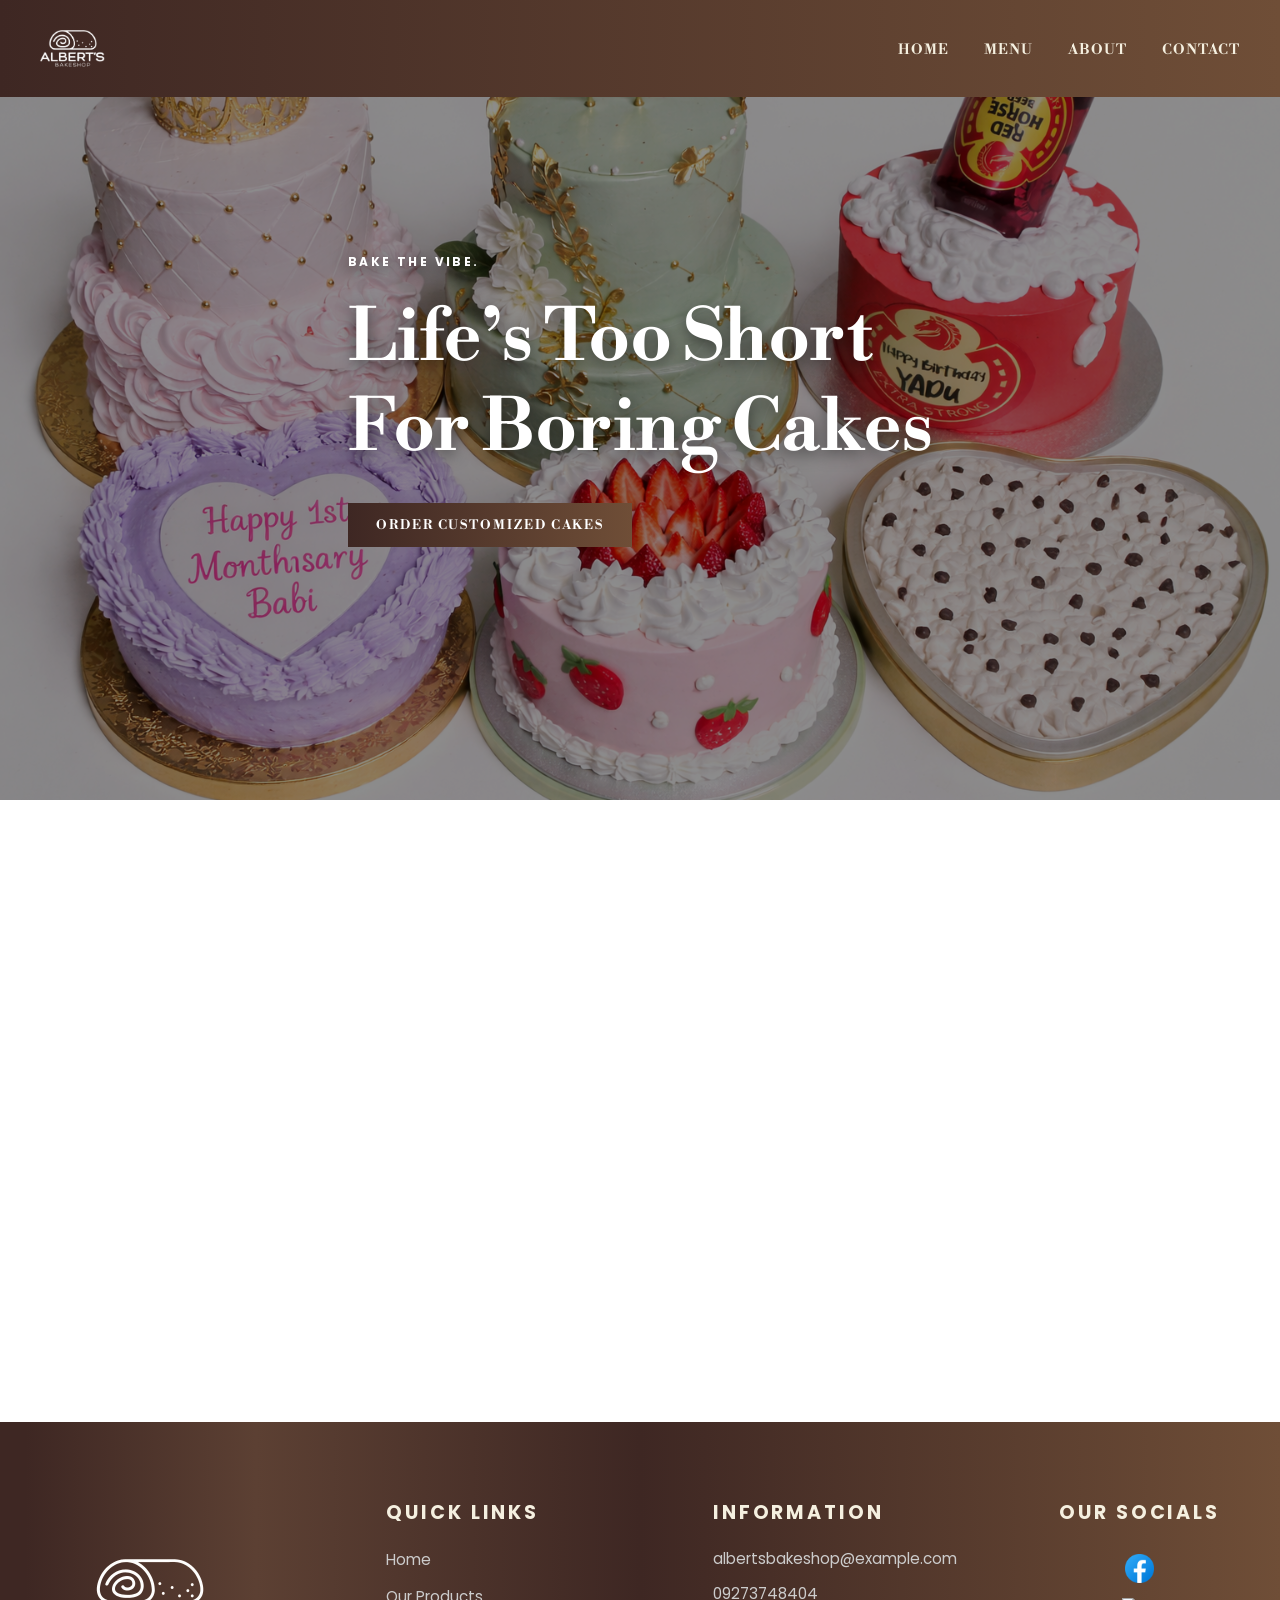
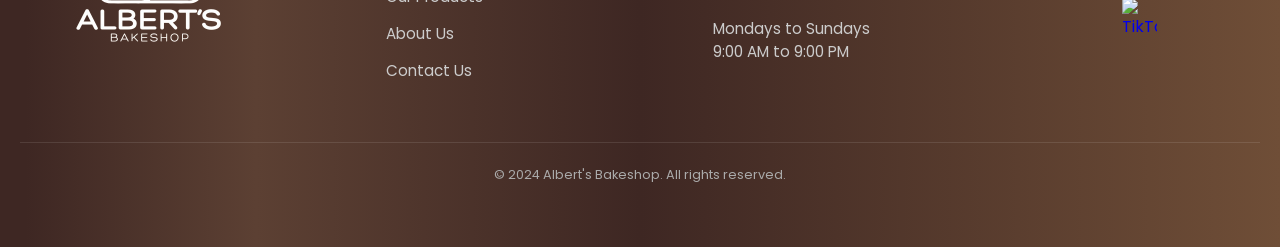
==== index.html @ d3545a44 "index.html" ====
<!DOCTYPE html>
<html lang="en">

<head>
    <meta charset="UTF-8" />
    <meta name="viewport" content="width=device-width, initial-scale=1.0" />
    <title>Home | Albert's Bakeshop</title>
    <link rel="preconnect" href="https://fonts.googleapis.com">
    <link rel="preconnect" href="https://gstatic.com" crossorigin>

    <link href="https://fonts.googleapis.com/css2?family=Libre+Bodoni:wght@400;500;600;700&display=swap"
        rel="stylesheet">
    <link href="https://fonts.googleapis.com/css2?family=Poppins:wght@400;600;700;900&display=swap" rel="stylesheet">
    <link rel="icon" href="nav-logo.png">
    <link rel="stylesheet" href="style.css"/>
</head>

<body class="homepage">

    <header>
        <nav class="nav">
            <a href="index.html" class="navlogo">
                <img src="nav-logo.png" alt="Albert's Bakeshop Logo" />
            </a>

            <ul class="navlinks">
                <li><a href="index.html">Home</a></li>
                <li><a href="index.html#menu">Menu</a></li>
                <li><a href="about-us.html">About</a></li>
                <li><a href="contact-us.html">Contact</a></li>
            </ul>
            <div class="hamburger" onclick="toggleMenu()">☰</div>
        </nav>
    </header>

    <!-- SIDE DRAWER (MOBILE & TABLET) -->
    <div class="hamburgerdrawer">
        <span class="drawer-close" onclick="toggleMenu()">✕</span>
        <ul>
            <li><a href="index.html" onclick="toggleMenu()">Home</a></li>
            <li><a href="index.html#menu" onclick="toggleMenu()">Shop</a></li>
            <li><a href="about-us.html" onclick="toggleMenu()">About</a></li>
            <li><a href="contact-us.html" onclick="toggleMenu()">Contact</a></li>
        </ul>
    </div>
    <div class="overlay" onclick="toggleMenu()"></div>

    <section class="herosection" id="home">
        <!-- BACKGROUND SLIDES -->
        <div class="heroslides">
            <div class="slide active" style="background-image: url('cake-hero.png')"></div>
            <div class="slide" style="background-image: url('cupcake-hero.jpg')"></div>
        </div>

        <!-- SLIDE 1 CONTENT -->
        <div class="herocontent active" data-index="0">
            <p class="herodesc">BAKE THE VIBE.</p>
            <h1 class="herotitle">Life’s Too Short<br>For Boring Cakes</h1>
            <a href="contact-us.html" class="herobtn">ORDER CUSTOMIZED CAKES</a>
        </div>

        <!-- SLIDE 2 CONTENT -->
        <div class="herocontent" data-index="1">
            <p class="herodesc">SAME-DAY DELIVERY</p>
            <h1 class="herotitle">Bake the World <br> A Better Place</h1>
            <a href="index.html#menu" class="herobtn">SHOP CAKES</a>
        </div>
    </section>

    <section id="menu" class="menu fadedown">
        <h2 class="menutitle">Explore our Cakes</h2>
        <p class="menudesc">Discover our delectable selection of cakes, perfect for any occasion.</p>

        <div class="menugrid" id="menugrid">
            <div class="menucontainer">
                <img src="heart-minicake.jpg" alt="Heart Mini Cake">
                <div class="menuiteminfo">
                    <p class="menuitemname">Valentine's Special</p>
                    <p class="menuitemprice">starts at ₱899</p>
                </div>
            </div>

            <div class="menucontainer">
                <img src="music-cake.jpg" alt="Music Cake">
                <div class="menuiteminfo">
                    <p class="menuitemname">Disco Cake</p>
                    <p class="menuitemprice">starts at ₱1199</p>
                </div>
            </div>

            <div class="menucontainer">
                <img src="crown-cake.jpg" alt="Crown Cake">
                <div class="menuiteminfo">
                    <p class="menuitemname">Crowned Cake</p>
                    <p class="menuitemprice">starts at ₱1499</p>
                </div>
            </div>

            <div class="menucontainer">
                <img src="blueyandbingo.jpg" alt="Bluey with Bingo">
                <div class="menuiteminfo">
                    <p class="menuitemname">Bluey with Bingo</p>
                    <p class="menuitemprice">starts at ₱1299</p>
                </div>
            </div>

            <div class="menucontainer">
                <img src="pink-royalty.jpg" alt="Pink Royalty">
                <div class="menuiteminfo">
                    <p class="menuitemname">Pink Blush</p>
                    <p class="menuitemprice">starts at ₱1899</p>
                </div>
            </div>

            <div class="menucontainer">
                <img src="heart-minicake.jpg" alt="Heart Mini Cake">
                <div class="menuiteminfo">
                    <p class="menuitemname">Valentine's Special</p>
                    <p class="menuitemprice">starts at ₱899</p>
                </div>
            </div>

            <div class="menucontainer">
                <img src="music-cake.jpg" alt="Music Cake">
                <div class="menuiteminfo">
                    <p class="menuitemname">Disco Cake</p>
                    <p class="menuitemprice">starts at ₱1199</p>
                </div>
            </div>

            <div class="menucontainer">
                <img src="crown-cake.jpg" alt="Crown Cake">
                <div class="menuiteminfo">
                    <p class="menuitemname">Crowned Cake</p>
                    <p class="menuitemprice">starts at ₱1499</p>
                </div>
            </div>

        </div>

    </section>



    <footer id="footer" class="footer">

        <div class="footercontainer">

            <div class="footerprofile">
                <div class="footerlogo">
                    <img src="logo-footer.png" alt="Albert's Bakeshop Logo" />
                </div>
            </div>

            <div class="footerlinks">
                <div class="footercol">
                    <h4>QUICK LINKS</h4>
                    <ul>
                        <li><a href="#home">Home</a></li>
                        <li><a href="index.html#menu">Our Products</a></li>
                        <li><a href="about-us.html">About Us</a></li>
                        <li><a href="contact-us.html">Contact Us</a></li>
                    </ul>
                </div>
                <div class="footercol">
                    <h4>INFORMATION</h4>
                    <ul>
                        <li>
                            <p>albertsbakeshop@example.com</p>
                        </li>
                        <li>
                            <p>09273748404</p>
                        </li>
                        <li>
                            <p>Mondays to Sundays <br> 9:00 AM to 9:00 PM</p>
                        </li>
                    </ul>
                </div>
            </div>

            <div class="footersocials">
                <h4>OUR SOCIALS</h4>
                <a href="https://www.facebook.com/ALBERTS.BAKESH0P" target="_blank" aria-label="Facebook">
                    <img src="facebook.png" alt="Facebook">
                </a>
                <a href="https://www.tiktok.com/@alberts.bakeshop" target="_self">
                    <img src="tiktok-logo.png" alt="TikTok">
                </a>
            </div>

        </div>

        <div class="footercopyright">
            <p>© 2024 Albert's Bakeshop. All rights reserved.</p>
        </div>

    </footer>

    <script src="script.js"></script>
</body>

</html>
---- style.css ----
html {
  box-sizing: border-box;
  scroll-behavior: smooth;
}

*,
*::before,
*::after {
  box-sizing: inherit;
}

section {
  scroll-margin-bottom: 50px;
}

body {
  font-family: 'Poppins', sans-serif;
  background-color: #fff;
  min-height: 100vh;
  display: flex;
  flex-direction: column;
  margin: 0;
  padding: 0;
}


/* NAVBAR */
header {
  position: fixed;
  top: 0;
  left: 0;
  right: 0;
  z-index: 1000;
  transition: transform 0.3s ease;
}

nav {
  display: flex;
  justify-content: space-between;
  padding: 16px 40px;
  background-image: linear-gradient(to right, #3E2723, #6F4E37);
  z-index: 1000;
}

.navlogo {
  display: flex;
  align-items: center;
  cursor: pointer;
  gap: 12px;
  z-index: 3;
  text-decoration: none;
}

.navlogo img {
  width: 65px;
  height: 65px;
  object-fit: contain;
}

.navlinks {
  list-style: none;
  display: flex;
  gap: 35px;
  margin: 0;
  padding: 0;
  align-items: center;
}

.navlinks li a {
  text-decoration: none;
  font-family: "Libre Bodoni", serif;
  font-weight: 900;
  font-size: 14px;
  letter-spacing: 1px;
  color: #F5F0E0;
  text-transform: uppercase;
  background-image: linear-gradient(currentColor, currentColor);
  background-repeat: no-repeat;
  background-position: left bottom;
  background-size: 0% 1px;
  transition: background-size 500ms ease, color 250ms ease;
}

.navlinks li a:hover,
.navlinks li a:focus-visible {
  opacity: 0.8;
  background-size: 100% 1px;
  color: #fff;
}

.hamburger {
  display: none;
}

.hamburgerdrawer {
  position: fixed;
  top: 0;
  left: -50%;
  width: 50%;
  height: 100%;
  background-image: linear-gradient(to right, #3E2723, #6F4E37);
  z-index: 3000;
  padding: 80px 30px 30px;
  transition: left 0.3s ease;
  display: flex;
  flex-direction: column;
}

.hamburgerdrawer.open {
  left: 0;
}

.hamburgerdrawer ul {
  list-style: none;
  padding: 0;
  margin: 0;
  display: flex;
  flex-direction: column;
  gap: 25px;
}

.hamburgerdrawer ul li a {
  display: inline-block;
  color: #F5F0E0;
  text-decoration: none;
  font-family: 'Poppins', sans-serif;
  font-size: 16px;
  font-weight: 600;
  text-transform: uppercase;
  letter-spacing: 1px;
  border-bottom: 1px solid rgba(255, 255, 255, 0.2);
}

.drawer-close {
  position: absolute;
  top: 20px;
  right: 20px;
  color: white;
  font-size: 22px;
}

.drawersocials {
  margin-top: auto;
  display: flex;
  justify-content: center;
  width: 20px;
  height: 40px;
}

.overlay {
  position: fixed;
  top: 0;
  left: 0;
  width: 100%;
  height: 100%;
  background: rgba(0, 0, 0, 0.6);
  z-index: 2999;
  opacity: 0;
  pointer-events: none;
  transition: opacity 0.3s ease;
}

.overlay.open {
  opacity: 1;
  pointer-events: auto;
}

/* END NAVBAR */


/* HERO SECTION */
.herosection {
  width: 100%;
  height: 85vh;
  min-height: 800px;
  position: relative;
  overflow: hidden;
  padding: 90px 80px;
  display: flex;
  align-items: center;
  justify-content: center;
}

.heroslides {
  position: absolute;
  top: 0;
  left: 0;
  width: 100%;
  height: 100%;
  z-index: 1;
}

.herosection::before {
  content: '';
  position: absolute;
  top: 0;
  left: 0;
  width: 100%;
  height: 100%;
  background: rgba(0, 0, 0, 0.45);
  z-index: 2;
}

.herocontent {
  position: absolute;
  z-index: 3;
  display: flex;
  flex-direction: column;
  align-items: flex-start;
  padding: 0 80px;
  opacity: 0;
  transform: translateY(20px);
  transition: opacity 0.8s ease, transform 0.8s ease;
  pointer-events: none;
}

.herocontent.active {
  opacity: 1;
  transform: translateY(0);
  pointer-events: auto;
}

.herobtn {
  font-family: 'Libre Bodoni', serif;
  margin-top: 20px;
  padding: 14px 28px;
  background-image: linear-gradient(to right, #3E2723, #6F4E37);
  color: white;
  text-decoration: none;
  font-size: 0.8rem;
  font-weight: 700;
  letter-spacing: 0.15em;
  text-transform: uppercase;
  transition: background 0.3s ease;
  white-space: nowrap;
}

.herobtn:hover {
  background: rgba(255, 255, 255, 0.15);
  border-color: #fff;
}

.herocontent h1 {
  font-family: 'Libre Bodoni', serif;
  font-size: clamp(40px, 7vw, 72px);
  font-weight: 700;
  letter-spacing: -0.5px;
}

.herologo {
  width: 110px;
  height: auto;
  margin-bottom: 15px;
  opacity: 0.88;
  filter: drop-shadow(0 4px 12px rgba(0, 0, 0, 0.7));
  z-index: 3;
}

.herotitle {
  font-size: 4rem;
  font-weight: 700;
  color: white;
  text-shadow: 0 4px 15px rgba(0, 0, 0, 0.5);
  margin: 10px 0;
  text-align: left;
}

.herodesc {
  font-family: 'Poppins', sans-serif;
  position: relative;
  z-index: 3;
  font-size: 12px;
  font-weight: 700;
  letter-spacing: 0.2em;
  text-transform: uppercase;
  line-height: 1.5;
  margin-top: 0;
  color: white;
  text-shadow: 0 4px 15px rgba(0, 0, 0, 0.8);
}

.slide {
  position: absolute;
  top: 0;
  left: 0;
  width: 100%;
  height: 100%;
  background-size: cover;
  background-position: center;
  opacity: 0;
  transition: opacity 1.5s ease-in-out;
}

.slide.active {
  opacity: 1;
}

.herologo,
.herotitle,
.herodesc {
  animation: popIn 1.2s ease-out forwards;
  opacity: 0;
  transform: translateY(-40px);
}

@keyframes popIn {
  to {
    opacity: 1;
    transform: translateY(0);
  }
}

/* END HERO SECTION */


/* MENU SECTION */
.menu {
  position: relative;
  display: flex;
  align-items: center;
  flex-direction: column;
  background-color: rgb(239, 235, 211);
  scroll-margin-top: 70px;
}

.menutitle {
  width: 100%;
  text-align: center;
  padding: 40px 60px 0;
  font-family: 'Libre Bodoni', serif;
  font-size: 2rem;
  color: #3E2723;
  margin: 0;
}

.menudesc {
  font-family: 'Poppins', sans-serif;
  font-size: 1.15rem;
  text-align: center;
  color: #444;
  margin-bottom: 35px;
}

.menucontainer {
  background-color: rgb(239, 235, 211);
  cursor: pointer;
  flex: 0 0 280px;
  max-width: 280px;
  border-radius: 16px;
  box-shadow: 0 6px 15px rgba(0, 0, 0, 0.2);
  transition: transform 0.5s ease, box-shadow 0.3s ease;
}

.menucontainer img {
  width: 100%;
  height: auto;
  object-fit: cover;
  display: block;
  border-radius: 16px 16px 0 0;
}

.menucontainer:hover {
  box-shadow: 0 12px 25px rgba(0, 0, 0, 0.3);
}

.menugrid {
  padding: 20px;
  display: flex;
  max-width: 1200px;
  gap: 16px;
  overflow: hidden;
  width: 100%;
}

.menugrid::-webkit-scrollbar {
  display: none;
}

.slider-btn {
  position: absolute;
  top: 50%;
  transform: translateY(-50%);
  opacity: 0.8;
  border: 1px solid rgba(0, 0, 0, 0.3);
  width: 55px;
  height: 55px;
  border-radius: 50%;
  font-size: 26px;
  cursor: pointer;
  z-index: 10;
}

.slider-btn.left {
  left: 10px;
}

.slider-btn.right {
  right: 10px;
}

.menuiteminfo p {
  font-size: 1rem;
  text-align: center;
  padding: 12px;
  width: 100%;
}

.menuitemname {
  font-size: 0.95rem;
  color: #333;
  margin-bottom: 6px;
}

.menuitemprice {
  font-size: 1rem;
  font-weight: 700;
  color: #111;
  margin-bottom: 12px;
}

.fadedown {
  opacity: 0;
  transform: translateY(-30px);
  transition: opacity 0.7s ease, transform 0.7s ease;
}

.fadedown.visible {
  opacity: 1;
  transform: translateY(0);
}

/* END MENU SECTION */


/* ABOUT.HTML */
.textcontent {
  flex: 1;
  min-width: 320px;
}

.textcontent h2 {
  text-align: center;
  font-size: 2.8rem;
  color: #1e3a2f;
  margin-bottom: 24px;
}

.textcontent p {
  text-align: center;
  font-size: 1.15rem;
  line-height: 1.75;
  color: #444;
  margin-bottom: 35px;
}

.textcontent {
  flex: 1;
}

p {
  margin-block-start: 1em;
  margin-block-end: 1em;
  margin-inline-start: 0px;
  margin-inline-end: 0px;
  font-size: 1em;
}

.about {
  font-family: 'Libre Bodoni', serif;
  position: relative;
  z-index: 10;
  margin-top: -100px;
  background-color: #f5f0e0;
  padding: 20px 20px;
  display: flex;
  align-items: center;
  justify-content: left;
  gap: 80px;
  margin: 40px auto;
  max-width: 1100px;
  border-radius: 15px;

  animation: popIn 1.2s ease-out forwards;
  transform: translateY(-40px);
  opacity: 0;
}
/*END OF ABOUT.HTML*/

/* CONTACT.HTML */
.contactsection {
  width: 100%;
  min-height: 100vh;
  display: grid;
  background-color: #f5f0e0;
  grid-template-columns: 1fr 1.2fr;
  gap: 60px;
  padding: 140px 80px 80px;
}

/* LEFT SIDE */
.contactinfo {
  display: flex;
  flex-direction: column;
  justify-content: center;
}

.contacttag {
  font-size: 13px;
  font-weight: 700;
  letter-spacing: 0.18em;
  color: #6F4E37;
  margin-bottom: 15px;
}

.contactinfo h1 {
  font-family: 'Libre Bodoni', serif;
  font-size: clamp(42px, 5vw, 70px);
  color: #2b1d18;
  margin: 0 0 25px;
  line-height: 1.1;
}

.contactdesc {
  font-size: 15px;
  line-height: 1.8;
  color: #555;
  max-width: 520px;
  margin-bottom: 45px;
}

.contactdetails {
  display: grid;
  grid-template-columns: 1fr 1fr;
  gap: 30px;
}

.detailbox h3 {
  font-size: 13px;
  letter-spacing: 0.15em;
  color: #3E2723;
  margin-bottom: 10px;
}

.detailbox p {
  font-size: 14px;
  line-height: 1.8;
  color: #555;
  margin: 0;
}

.contactsocials {
  display: flex;
  gap: 18px;
  margin-top: 45px;
}

.contactsocials a {
  display: flex;
  width: 42px;
  height: 42px;
  border-radius: 50%;
  align-items: center;
  justify-content: center;
  transition: transform 0.3s cubic-bezier(0.25, 0.8, 0.25, 1);
  box-shadow: 0 4px 12px rgba(0, 0, 0, 0.08);
}

.contactsocials a:hover {
  transform: translateY(-5px);
}

.contactsocials img {
  width: 100%;
  height: 100%;
  object-fit: contain;
}

/* RIGHT SIDE */
.contactformwrapper {
  background: white;
  padding: 50px;
  border-radius: 24px;
  box-shadow: 0 10px 40px rgba(0, 0, 0, 0.08);
}

.contactform {
  display: grid;
  grid-template-columns: 1fr 1fr;
  gap: 25px;
}

.formgroup {
  display: flex;
  flex-direction: column;
}

.formgroup label {
  font-size: 14px;
  font-weight: 600;
  color: #2b1d18;
  margin-bottom: 10px;
}

.formgroup input,
.formgroup select,
.formgroup textarea {
  width: 100%;
  padding: 16px;
  border: 1px solid #ddd;
  border-radius: 10px;
  font-family: 'Poppins', sans-serif;
  font-size: 14px;
  transition: border 0.3s ease,
    box-shadow 0.3s ease;
  background: #fff;
}

.formgroup input:focus,
.formgroup select:focus,
.formgroup textarea:focus {
  outline: none;
  border-color: #6F4E37;
  box-shadow: 0 0 0 4px rgba(111, 78, 55, 0.1);
}

.formgroup textarea {
  height: 160px;
  resize: none;
}

.fullwidth {
  grid-column: span 2;
}

.submitbtn {
  width: 180px;
  padding: 16px;
  border: none;
  background-image: linear-gradient(to right, #3E2723, #6F4E37);
  color: white;
  font-family: 'Poppins', sans-serif;
  font-weight: 700;
  font-size: 14px;
  letter-spacing: 0.08em;
  text-transform: uppercase;
  border-radius: 10px;
  cursor: pointer;
  transition: transform 0.3s ease,
    opacity 0.3s ease;
}

.submitbtn:hover {
  transform: translateY(-3px);
  opacity: 0.9;
}

/* END CONTACT.HTML */


/* FOOTER */
.footer {
  background-image: linear-gradient(to right, #3E2723 2%, #5C4033 20%, #3E2723 50%, #6F4E37 100%);
  padding: 50px 20px;
  color: white;
}

.footercontainer {
  max-width: 1200px;
  display: flex;
  gap: 60px;
}

.footerprofile {
  flex: 1;
  min-width: 220px;
}

.footerlogo {
  display: flex;
  align-items: center;
  gap: 10px;
}

.footerlogo img {
  width: 250px;
  height: 250px;
}

.footersocials {
  display: flex;
  gap: 12px;
  flex-direction: column;
  align-items: center;
}

.footersocials a {
  display: flex;
  width: 35px;
  height: 35px;
  transition: transform 0.3s cubic-bezier(0.25, 0.8, 0.25, 1);
  cursor: pointer;
}

.footersocials a img {
  width: 100%;
  height: 100%;
  object-fit: contain;
}

.footersocials a:hover {
  transform: translateY(-5px);
}

.footerlinks {
  flex: 2;
  display: grid;
  grid-template-columns: 1fr 1fr;
  gap: 40px;
}

.footercol h4,
.footersocials h4 {
  font-size: 1.2rem;
  letter-spacing: 0.15em;
  text-transform: uppercase;
  color: #f5f0e0;
  margin-bottom: 20px;
}

.footersocials h4 {
  margin-bottom: 12px;
}

.footercol ul {
  list-style: none;
  padding: 0;
  margin: 0;
  display: flex;
  flex-direction: column;
  gap: 12px;
}

.footercol ul li a {
  color: #ccc;
  text-decoration: none;
  font-size: 0.95rem;
  background-image: linear-gradient(currentColor, currentColor);
  background-repeat: no-repeat;
  background-position: left bottom;
  background-size: 0% 1px;
  transition: background-size 400ms ease, color 250ms ease;
}

.footercol p {
  color: #ccc;
  margin: 0;
  font-size: 0.95rem;
}

.footercol ul li a:hover {
  background-size: 100% 1px;
}

.footercopyright {
  text-align: center;
  color: #aaa;
  font-size: 0.8rem;
  margin-top: 20px;
  border-top: 1px solid rgba(255, 255, 255, 0.1);
  padding-top: 10px;
}

/* END FOOTER */


/* TABLET & MOBILE (shared rules) */
@media (max-width: 1024px) {
  .hamburger {
    display: block;
    position: absolute;
    top: 25px;
    right: 30px;
    font-size: 30px;
    color: white;
    cursor: pointer;
    z-index: 2000;
  }

  .navlinks {
    display: none;
  }

  .drawersocials {
    margin-top: auto;
    display: flex;
    justify-content: center;
    width: 10px;
    height: 20px;
  }

  .menu {
    scroll-margin-top: 70px;
  }

  .menugrid {
    overflow-x: auto;
  }

  .menucontainer {
    min-width: 280px;
    flex: 0 0 auto;
  }

  .menucontainer img {
    height: 200px;
  }

  .slider-btn {
    display: none;
  }

  .about {
    flex-direction: column;
    margin: 20px;
    padding: 25px;
    gap: 30px;
  }

  /* CONTACT.HTML */
  .contactsection {
    grid-template-columns: 1fr;
    padding: 120px 40px 60px;
  }

  .contactinfo {
  display: flex;
  flex-direction: column;
  justify-content: center;
  align-items: center;
}

  .contactform {
    grid-template-columns: 1fr;
  }

  .fullwidth,
  .checkboxgroup {
    grid-column: span 1;
  }

  /* END CONTACT.HTML */

  .footer {
    background-image: linear-gradient(to bottom, #3E2723, #6F4E37);
    padding: 20px 0 20px 10px;
  }

  .footercontainer,
  .footerlinks,
  .footerlogo {
    flex-direction: column;
    text-align: center;
  }

  .footerlogo img {
    margin-top: -50px;
  }

  .footerlinks {
    grid-template-columns: 1fr;
    gap: 20px;
    margin-top: -90px;
  }

  .footersocials {
    margin-top: -50px;
  }
}

/* MOBILE ONLY */
@media (max-width: 768px) {
  .herocontent {
    padding: 80px;
    align-items: center;
    gap: 12px;
    height: 80vh;
    min-height: 500px;
  }

  .herologo {
    width: 75px;
    margin-top: -250px;
  }

  .menu {
    padding: 60px 0;
    scroll-margin-top: -5px;
  }
}

/* MOBILE */
@media (max-width: 768px) {

  .contactsection {
    padding: 110px 20px 40px;
    gap: 40px;
  }

  .contactinfo h1 {
    font-size: 42px;
  }

  .contactdetails {
    grid-template-columns: 1fr;
  }

  .contactformwrapper {
    padding: 30px 20px;
  }

  .submitbtn {
    width: 100%;
  }

}
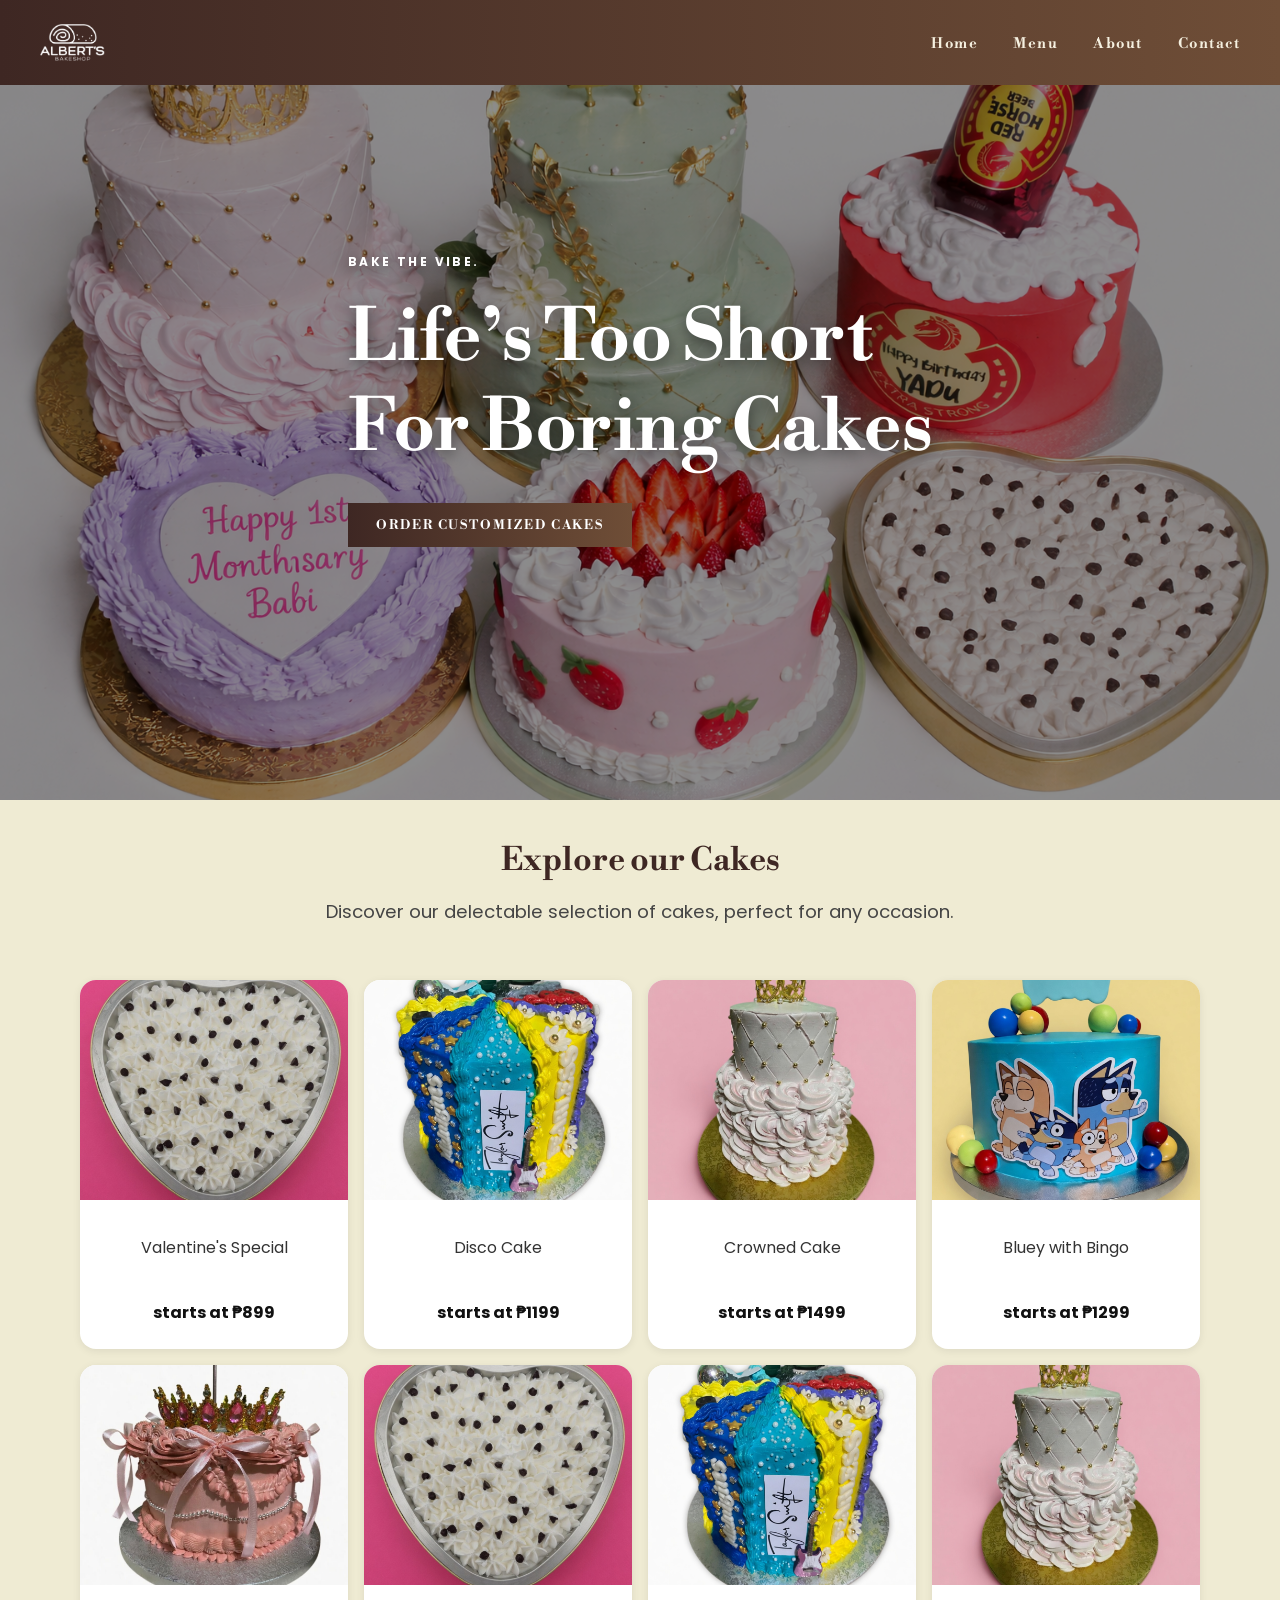
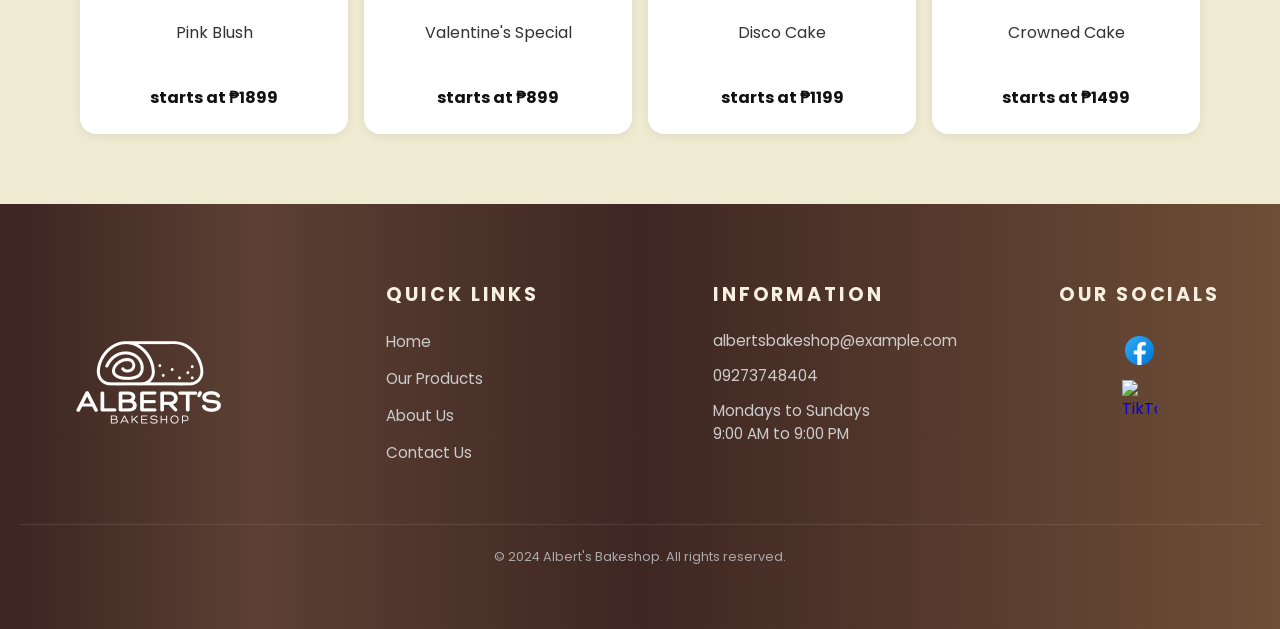
==== commit 4c13eda6: "index.html" ====
--- a/index.html
+++ b/index.html
@@ -81,7 +81,7 @@
             </div>
 
             <div class="menucontainer">
-                <img src="music-cake.jpg" alt="Music Cake">
+                <img src="music-cake.png" alt="Music Cake">
                 <div class="menuiteminfo">
                     <p class="menuitemname">Disco Cake</p>
                     <p class="menuitemprice">starts at ₱1199</p>
@@ -105,7 +105,7 @@
             </div>
 
             <div class="menucontainer">
-                <img src="pink-royalty.jpg" alt="Pink Royalty">
+                <img src="pink-royalty.png" alt="Pink Royalty">
                 <div class="menuiteminfo">
                     <p class="menuitemname">Pink Blush</p>
                     <p class="menuitemprice">starts at ₱1899</p>
@@ -121,7 +121,7 @@
             </div>
 
             <div class="menucontainer">
-                <img src="music-cake.jpg" alt="Music Cake">
+                <img src="music-cake.png" alt="Music Cake">
                 <div class="menuiteminfo">
                     <p class="menuitemname">Disco Cake</p>
                     <p class="menuitemprice">starts at ₱1199</p>
--- a/style.css
+++ b/style.css
@@ -37,7 +37,7 @@
 nav {
   display: flex;
   justify-content: space-between;
-  padding: 16px 40px;
+  padding: 10px 40px;
   background-image: linear-gradient(to right, #3E2723, #6F4E37);
   z-index: 1000;
 }
@@ -68,24 +68,25 @@
 
 .navlinks li a {
   text-decoration: none;
-  font-family: "Libre Bodoni", serif;
+  font-family: 'Libre Bodoni', serif;
   font-weight: 900;
-  font-size: 14px;
-  letter-spacing: 1px;
+  font-size: .9rem;
+  letter-spacing: 1.5px;
   color: #F5F0E0;
-  text-transform: uppercase;
+
   background-image: linear-gradient(currentColor, currentColor);
   background-repeat: no-repeat;
-  background-position: left bottom;
-  background-size: 0% 1px;
-  transition: background-size 500ms ease, color 250ms ease;
+  background-position: right bottom;
+  background-size: 0% 0.3px;
+  transition: background-size 230ms ease, color 150ms ease;
 }
 
 .navlinks li a:hover,
 .navlinks li a:focus-visible {
   opacity: 0.8;
-  background-size: 100% 1px;
   color: #fff;
+  background-size: 100% 0.3px;
+  background-position: left bottom;
 }
 
 .hamburger {
@@ -95,19 +96,25 @@
 .hamburgerdrawer {
   position: fixed;
   top: 0;
-  left: -50%;
+  left: -60%;
   width: 50%;
   height: 100%;
   background-image: linear-gradient(to right, #3E2723, #6F4E37);
   z-index: 3000;
   padding: 80px 30px 30px;
-  transition: left 0.3s ease;
+  transition: left 0.7s ease;
   display: flex;
   flex-direction: column;
 }
 
 .hamburgerdrawer.open {
   left: 0;
+}
+
+.hamburgerdrawer.open~* header,
+body.menu-open header {
+  transform: translateY(0) !important;
+  /* prevent nav hiding when drawer open */
 }
 
 .hamburgerdrawer ul {
@@ -139,14 +146,6 @@
   font-size: 22px;
 }
 
-.drawersocials {
-  margin-top: auto;
-  display: flex;
-  justify-content: center;
-  width: 20px;
-  height: 40px;
-}
-
 .overlay {
   position: fixed;
   top: 0;
@@ -168,7 +167,7 @@
 /* END NAVBAR */
 
 
-/* HERO SECTION */
+/* HERO SECTION LANDING */
 .herosection {
   width: 100%;
   height: 85vh;
@@ -190,7 +189,7 @@
   z-index: 1;
 }
 
-.herosection::before {
+.homepage .herosection::before {
   content: '';
   position: absolute;
   top: 0;
@@ -247,15 +246,6 @@
   letter-spacing: -0.5px;
 }
 
-.herologo {
-  width: 110px;
-  height: auto;
-  margin-bottom: 15px;
-  opacity: 0.88;
-  filter: drop-shadow(0 4px 12px rgba(0, 0, 0, 0.7));
-  z-index: 3;
-}
-
 .herotitle {
   font-size: 4rem;
   font-weight: 700;
@@ -295,7 +285,6 @@
   opacity: 1;
 }
 
-.herologo,
 .herotitle,
 .herodesc {
   animation: popIn 1.2s ease-out forwards;
@@ -312,15 +301,18 @@
 
 /* END HERO SECTION */
 
-
 /* MENU SECTION */
+#menu {
+  scroll-margin-top: 50px;
+}
+
 .menu {
   position: relative;
   display: flex;
   align-items: center;
   flex-direction: column;
   background-color: rgb(239, 235, 211);
-  scroll-margin-top: 70px;
+  padding-bottom: 50px;
 }
 
 .menutitle {
@@ -342,60 +334,40 @@
 }
 
 .menucontainer {
-  background-color: rgb(239, 235, 211);
-  cursor: pointer;
-  flex: 0 0 280px;
-  max-width: 280px;
+  width: 100%;
+  flex: unset;
+  max-width: unset;
+  background: #fff;
   border-radius: 16px;
-  box-shadow: 0 6px 15px rgba(0, 0, 0, 0.2);
-  transition: transform 0.5s ease, box-shadow 0.3s ease;
+  box-shadow: 0 2px 8px rgba(0, 0, 0, 0.08);
+  transition: transform 0.3s ease, box-shadow 0.3s ease;
 }
 
 .menucontainer img {
   width: 100%;
-  height: auto;
+  height: 220px;
   object-fit: cover;
-  display: block;
   border-radius: 16px 16px 0 0;
 }
 
+.menugrid {
+  display: grid;
+  grid-template-columns: repeat(4, 1fr);
+  gap: 16px;
+  max-width: 1200px;
+  width: 100%;
+  padding: 20px 40px;
+  overflow: visible;
+}
+
 .menucontainer:hover {
-  box-shadow: 0 12px 25px rgba(0, 0, 0, 0.3);
-}
-
-.menugrid {
-  padding: 20px;
-  display: flex;
-  max-width: 1200px;
-  gap: 16px;
-  overflow: hidden;
-  width: 100%;
-}
-
+  transform: translateY(-5px);
+  box-shadow: 0 12px 25px rgba(0, 0, 0, 0.15);
+}
+
+/* Hide scrollbar for WebKit browsers */
 .menugrid::-webkit-scrollbar {
   display: none;
-}
-
-.slider-btn {
-  position: absolute;
-  top: 50%;
-  transform: translateY(-50%);
-  opacity: 0.8;
-  border: 1px solid rgba(0, 0, 0, 0.3);
-  width: 55px;
-  height: 55px;
-  border-radius: 50%;
-  font-size: 26px;
-  cursor: pointer;
-  z-index: 10;
-}
-
-.slider-btn.left {
-  left: 10px;
-}
-
-.slider-btn.right {
-  right: 10px;
 }
 
 .menuiteminfo p {
@@ -433,28 +405,86 @@
 
 
 /* ABOUT.HTML */
-.textcontent {
+
+.aboutpage .herosection {
+  width: 100%;
+  height: 55vh;
+  min-height: 250px;
+  position: relative;
+  overflow: hidden;
+  padding: 90px 80px;
+  display: flex;
+  align-items: center;
+  justify-content: center;
+}
+
+.aboutpage .herosection::before {
+  background: rgba(0, 0, 0, 0.2);
+}
+
+.bg-img-abt {
+  position: absolute;
+  top: 0;
+  left: 0;
+  width: 100%;
+  height: 100%;
+  object-fit: cover;
+  object-position: center;
+  z-index: 0;
+  animation: zoomOut 0.7s ease-out forwards;
+}
+
+@keyframes zoomOut {
+  from {
+    transform: scale(1.5);
+  }
+
+  to {
+    transform: scale(1);
+  }
+}
+
+.abt-herocontent {
+  position: absolute;
+  z-index: 3;
+  top: 50%;
+  left: 50%;
+  transform: translate(-50%, -50%);
+  text-align: center;
+}
+
+.abt-herotitle {
+  font-family: 'Libre Bodoni', serif;
+  font-size: clamp(40px, 6vw, 72px);
+  font-weight: 700;
+  text-decoration: underline;
+  text-decoration-thickness: 2px;
+  color: #000000;
+  margin: 0 0 12px;
+  text-shadow: 0 2px 10px rgba(0, 0, 0, 0.4);
+}
+
+.ourstory {
   flex: 1;
   min-width: 320px;
 }
 
-.textcontent h2 {
+.ourstory h2 {
+  padding-bottom: 20px;
+  text-decoration: underline;
   text-align: center;
+  text-decoration-thickness: 2px;
   font-size: 2.8rem;
   color: #1e3a2f;
   margin-bottom: 24px;
 }
 
-.textcontent p {
+.ourstory p {
   text-align: center;
   font-size: 1.15rem;
   line-height: 1.75;
   color: #444;
   margin-bottom: 35px;
-}
-
-.textcontent {
-  flex: 1;
 }
 
 p {
@@ -469,8 +499,7 @@
   font-family: 'Libre Bodoni', serif;
   position: relative;
   z-index: 10;
-  margin-top: -100px;
-  background-color: #f5f0e0;
+  background-color: #ffffff;
   padding: 20px 20px;
   display: flex;
   align-items: center;
@@ -478,13 +507,78 @@
   gap: 80px;
   margin: 40px auto;
   max-width: 1100px;
-  border-radius: 15px;
-
-  animation: popIn 1.2s ease-out forwards;
-  transform: translateY(-40px);
-  opacity: 0;
-}
+}
+
+/* TESTIMONIALS */
+
+.testimonials-section {
+  padding: 4rem 2rem;
+  background-color: rgb(245, 240, 224);
+  /* match your dark maroon bg */
+}
+
+.section-label {
+  font-size: 12px;
+  letter-spacing: 0.12em;
+  text-transform: uppercase;
+  color: #c48ab0;
+  text-align: center;
+  margin: 0 0 0.5rem;
+}
+
+.section-title {
+  font-family: 'Libre Bodoni', serif;
+  text-decoration: underline;
+  text-decoration-thickness: 2px;
+  font-size: 32px;
+  font-weight: 600;
+  text-align: center;
+  color: #000000;
+  margin: 0 0 2.5rem;
+}
+
+.cards-grid {
+  display: grid;
+  grid-template-columns: repeat(auto-fit, minmax(280px, 1fr));
+  gap: 20px;
+  max-width: 1100px;
+  margin: 0 auto;
+}
+
+.card {
+  background: #5a1030;
+  border: 1px solid #7a2045;
+  border-radius: 12px;
+  padding: 1.5rem;
+  display: flex;
+  flex-direction: column;
+  gap: 12px;
+}
+
+.quote {
+  font-size: 14px;
+  line-height: 1.75;
+  color: #e8c8d8;
+  flex: 1;
+  font-style: italic;
+}
+
+.divider {
+  height: 1px;
+  background: #7a2045;
+}
+
+.client-name {
+  font-size: 17px;
+  font-weight: 700;
+  color: #ffffff;
+  margin: 0;
+}
+
+/* TESTIMONIALS END */
+
 /*END OF ABOUT.HTML*/
+
 
 /* CONTACT.HTML */
 .contactsection {
@@ -548,31 +642,44 @@
   margin: 0;
 }
 
+.map-container {
+  border-radius: 14px;
+  overflow: hidden;
+  border: 2px solid #fde8ee;
+  height: 200px;
+}
+
+.map-container iframe {
+  width: 100%;
+  height: 100%;
+  border: none;
+  display: block;
+}
+
 .contactsocials {
   display: flex;
-  gap: 18px;
-  margin-top: 45px;
+  padding-top: 20px;
+  gap: 12px;
+  flex-direction: row;
+  align-items: center;
 }
 
 .contactsocials a {
   display: flex;
-  width: 42px;
-  height: 42px;
-  border-radius: 50%;
-  align-items: center;
-  justify-content: center;
+  width: 35px;
+  height: 35px;
   transition: transform 0.3s cubic-bezier(0.25, 0.8, 0.25, 1);
-  box-shadow: 0 4px 12px rgba(0, 0, 0, 0.08);
+  cursor: pointer;
+}
+
+.contactsocials a img {
+  width: 100%;
+  height: 100%;
+  object-fit: contain;
 }
 
 .contactsocials a:hover {
   transform: translateY(-5px);
-}
-
-.contactsocials img {
-  width: 100%;
-  height: 100%;
-  object-fit: contain;
 }
 
 /* RIGHT SIDE */
@@ -592,6 +699,7 @@
 .formgroup {
   display: flex;
   flex-direction: column;
+
 }
 
 .formgroup label {
@@ -630,6 +738,33 @@
 
 .fullwidth {
   grid-column: span 2;
+}
+.input-wrapper {
+  position: relative;
+  display: flex;
+  align-items: center;
+}
+
+.input-icon {
+  position: absolute;
+  left: 14px;
+  width: 17px;
+  height: 17px;
+  color: #000000;
+  opacity: 0.2;
+  pointer-events: none;
+  flex-shrink: 0;
+}
+
+.input-wrapper input,
+.input-wrapper select {
+  padding-left: 42px;
+  width: 100%;
+}
+
+.input-wrapper textarea {
+  padding: 13px 16px;
+  width: 100%;
 }
 
 .submitbtn {
@@ -654,7 +789,149 @@
   opacity: 0.9;
 }
 
+.modal-backdrop {
+  position: fixed;
+  inset: 0;
+  background: rgba(0, 0, 0, 0.4);
+  display: flex;
+  align-items: center;
+  justify-content: center;
+  z-index: 9999;
+  opacity: 0;
+  pointer-events: none;
+  transition: opacity 0.3s;
+}
+
+.modal-backdrop.open {
+  opacity: 1;
+  pointer-events: auto;
+}
+
+.modal {
+  background: #fff;
+  border-radius: 24px;
+  padding: 50px 40px 40px;
+  text-align: center;
+  max-width: 380px;
+  width: 90%;
+  box-shadow: 0 20px 60px rgba(0,0,0,0.15);
+  position: relative;
+  overflow: hidden;
+  transform: translateY(20px);
+  transition: transform 0.3s;
+}
+
+.modal-backdrop.open .modal {
+  transform: translateY(0);
+}
+
+/* X close button */
+.modal-close {
+  position: absolute;
+  top: 16px;
+  right: 16px;
+  background: none;
+  border: none;
+  font-size: 18px;
+  color: #aaa;
+  cursor: pointer;
+  line-height: 1;
+}
+
+.modal-close:hover {
+  color: #555;
+}
+
+/* beige top background area */
+.modal-icons-bg {
+  position: absolute;
+  top: 0;
+  left: 0;
+  right: 0;
+  height: 180px;
+  background: #f5f0e0;
+  border-radius: 24px 24px 60% 60% / 24px 24px 40px 40px;
+  overflow: hidden;
+}
+
+/* floating background icons */
+.float-icon {
+  position: absolute;
+  color: #c9b99a;
+  opacity: 0.5;
+}
+
+.float-icon.i1 { width: 36px; top: 20px; left: 20px; transform: rotate(-15deg); }
+.float-icon.i2 { width: 28px; top: 10px; left: 80px; transform: rotate(10deg); }
+.float-icon.i3 { width: 24px; top: 30px; right: 60px; transform: rotate(-10deg); }
+.float-icon.i4 { width: 32px; bottom: 20px; left: 30px; transform: rotate(8deg); }
+.float-icon.i5 { width: 26px; top: 15px; right: 20px; transform: rotate(15deg); }
+
+/* main envelope */
+.modal-envelope {
+  position: relative;
+  z-index: 2;
+  width: 80px;
+  height: 80px;
+  background: #fff;
+  border-radius: 50%;
+  display: flex;
+  align-items: center;
+  justify-content: center;
+  margin: 60px auto 24px;
+  box-shadow: 0 4px 20px rgba(0,0,0,0.1);
+}
+
+.modal-envelope svg {
+  width: 38px;
+  height: 38px;
+  color: #6F4E37;
+}
+
+.modal h3 {
+  font-family: 'Libre Bodoni', serif;
+  font-size: 22px;
+  color: #2b1d18;
+  margin-bottom: 10px;
+  position: relative;
+  z-index: 2;
+}
+
+.modal p {
+  font-size: 13px;
+  color: #888;
+  line-height: 1.7;
+  margin-bottom: 25px;
+  position: relative;
+  z-index: 2;
+}
+
+.modal-btn {
+  padding: 13px 50px;
+  background: linear-gradient(to right, #3E2723, #6F4E37);
+  color: #fff;
+  border: none;
+  border-radius: 30px;
+  font-family: 'Poppins', sans-serif;
+  font-weight: 700;
+  font-size: 13px;
+  cursor: pointer;
+  transition: opacity 0.2s;
+  position: relative;
+  z-index: 2;
+}
+
+.modal-btn:hover {
+  opacity: 0.9;
+}
+
+
+
+
+
 /* END CONTACT.HTML */
+
+
 
 
 /* FOOTER */
@@ -773,8 +1050,10 @@
 /* END FOOTER */
 
 
-/* TABLET & MOBILE (shared rules) */
+/* TABLET & MOBILE */
 @media (max-width: 1024px) {
+
+  /*NAV*/
   .hamburger {
     display: block;
     position: absolute;
@@ -790,35 +1069,56 @@
     display: none;
   }
 
-  .drawersocials {
-    margin-top: auto;
-    display: flex;
-    justify-content: center;
-    width: 10px;
-    height: 20px;
-  }
-
+  /*HERO*/
+  .herosection {
+    height: 100vh;
+    min-height: 500px;
+    padding: 60px 20px;
+  }
+
+  .herocontent {
+    padding: 0 40px;
+  }
+
+  .herotitle {
+    font-size: 2.5rem;
+  }
+
+  /*MENU*/
   .menu {
     scroll-margin-top: 70px;
+    padding: 20px;
+    gap: 12px;
+    padding-bottom: 40px;
   }
 
   .menugrid {
-    overflow-x: auto;
+    grid-template-columns: repeat(2, 1fr);
+    padding: 20px;
+    gap: 12px;
+    overflow-x: visible;
   }
 
   .menucontainer {
-    min-width: 280px;
-    flex: 0 0 auto;
+    min-width: unset;
+    flex: unset;
   }
 
   .menucontainer img {
-    height: 200px;
-  }
-
-  .slider-btn {
-    display: none;
-  }
-
+    height: 180px;
+  }
+
+  .menutitle {
+    font-size: 1.6rem;
+    padding: 30px 20px 0;
+  }
+
+  .menudesc {
+    font-size: 0.95rem;
+    padding: 0 20px;
+  }
+
+  /*ABOUT*/
   .about {
     flex-direction: column;
     margin: 20px;
@@ -826,18 +1126,43 @@
     gap: 30px;
   }
 
+  .aboutpage .herosection {
+    height: 40vh;
+    min-height: 280px;
+  }
+
+  .abt-herotitle {
+    font-size: clamp(32px, 5vw, 56px);
+  }
+
+  .ourstory {
+    min-width: unset;
+    width: 100%;
+  }
+
+  .ourstory h2 {
+    font-size: 2rem;
+  }
+
+  .ourstory p {
+    font-size: 1rem;
+  }
+
   /* CONTACT.HTML */
   .contactsection {
     grid-template-columns: 1fr;
     padding: 120px 40px 60px;
+    gap: 40px;
   }
 
   .contactinfo {
-  display: flex;
-  flex-direction: column;
-  justify-content: center;
-  align-items: center;
-}
+    align-items: center;
+    text-align: center;
+  }
+
+  .contactdetails {
+    width: 100%;
+  }
 
   .contactform {
     grid-template-columns: 1fr;
@@ -850,9 +1175,10 @@
 
   /* END CONTACT.HTML */
 
+  /*FOOTER*/
   .footer {
     background-image: linear-gradient(to bottom, #3E2723, #6F4E37);
-    padding: 20px 0 20px 10px;
+    padding: 20px;
   }
 
   .footercontainer,
@@ -879,35 +1205,111 @@
 
 /* MOBILE ONLY */
 @media (max-width: 768px) {
+
+  /* NAVBAR */
+  .hamburger {
+    top: 20px;
+    right: 30px;
+  }
+
+  nav {
+    padding: 10px 20px;
+  }
+
+  /* HERO */
+  .herosection {
+    height: 100vh;
+    min-height: 450px;
+    padding: 40px 16px;
+  }
+
   .herocontent {
-    padding: 80px;
+    padding: 0 20px;
     align-items: center;
-    gap: 12px;
-    height: 80vh;
-    min-height: 500px;
-  }
-
-  .herologo {
-    width: 75px;
-    margin-top: -250px;
-  }
-
+    text-align: center;
+  }
+
+  .herotitle {
+    font-size: 2rem;
+    text-align: center;
+  }
+
+  .herodesc {
+    font-size: 10px;
+    text-align: center;
+  }
+
+  .herobtn {
+    font-size: 0.7rem;
+    padding: 12px 20px;
+  }
+  /*HERO*/
+
+  /*MENU*/
   .menu {
-    padding: 60px 0;
-    scroll-margin-top: -5px;
-  }
-}
-
-/* MOBILE */
-@media (max-width: 768px) {
-
+    padding: 40px 0;
+    scroll-margin-top: 0;
+  }
+
+  .menugrid {
+    grid-template-columns: repeat(2, 1fr);
+    padding: 10px 16px;
+    gap: 10px;
+  }
+
+  .menutitle {
+    font-size: 1.4rem;
+  }
+
+  .menudesc {
+    font-size: 0.85rem;
+  }
+
+  /* ABOUT */
+  .aboutpage .herosection {
+    height: 20vh;
+    min-height: 300px;
+  }
+
+  .abt-herotitle {
+    font-size: clamp(28px, 8vw, 48px);
+  }
+
+  .ourstory {
+    padding: 0 16px;
+  }
+
+  .ourstory h2 {
+    font-size: 1.6rem;
+  }
+
+  .ourstory p {
+    font-size: 0.95rem;
+    line-height: 1.7;
+  }
+  /* ABOUT */
+
+  /* TESTIMONIALS */
+  .cards-grid {
+    grid-template-columns: 1fr;
+  }
+
+  .section-title {
+    font-size: 1.5rem;
+  }
+
+  /* CONTACT */
   .contactsection {
-    padding: 110px 20px 40px;
-    gap: 40px;
+    padding: 100px 16px 40px;
+    gap: 30px;
   }
 
   .contactinfo h1 {
-    font-size: 42px;
+    font-size: 2rem;
+  }
+
+  .contactdesc {
+    font-size: 13px;
   }
 
   .contactdetails {
@@ -915,11 +1317,40 @@
   }
 
   .contactformwrapper {
-    padding: 30px 20px;
+    padding: 24px 16px;
   }
 
   .submitbtn {
     width: 100%;
   }
-
-}
+  .map-container {
+    height: 160px;
+  }
+
+  /* FOOTER */
+  .footerlinks {
+    grid-template-columns: 1fr;
+    gap: 16px;
+  }
+
+  .footerlogo img {
+    width: 140px;
+    height: 140px;
+  }
+
+  .footercol h4,
+  .footersocials h4 {
+    font-size: 1rem;
+  }
+
+  .footercol ul li a,
+  .footercol p {
+    font-size: 0.85rem;
+  }
+
+  .footercopyright {
+    font-size: 0.75rem;
+  }
+
+  /* CONTACT */
+}
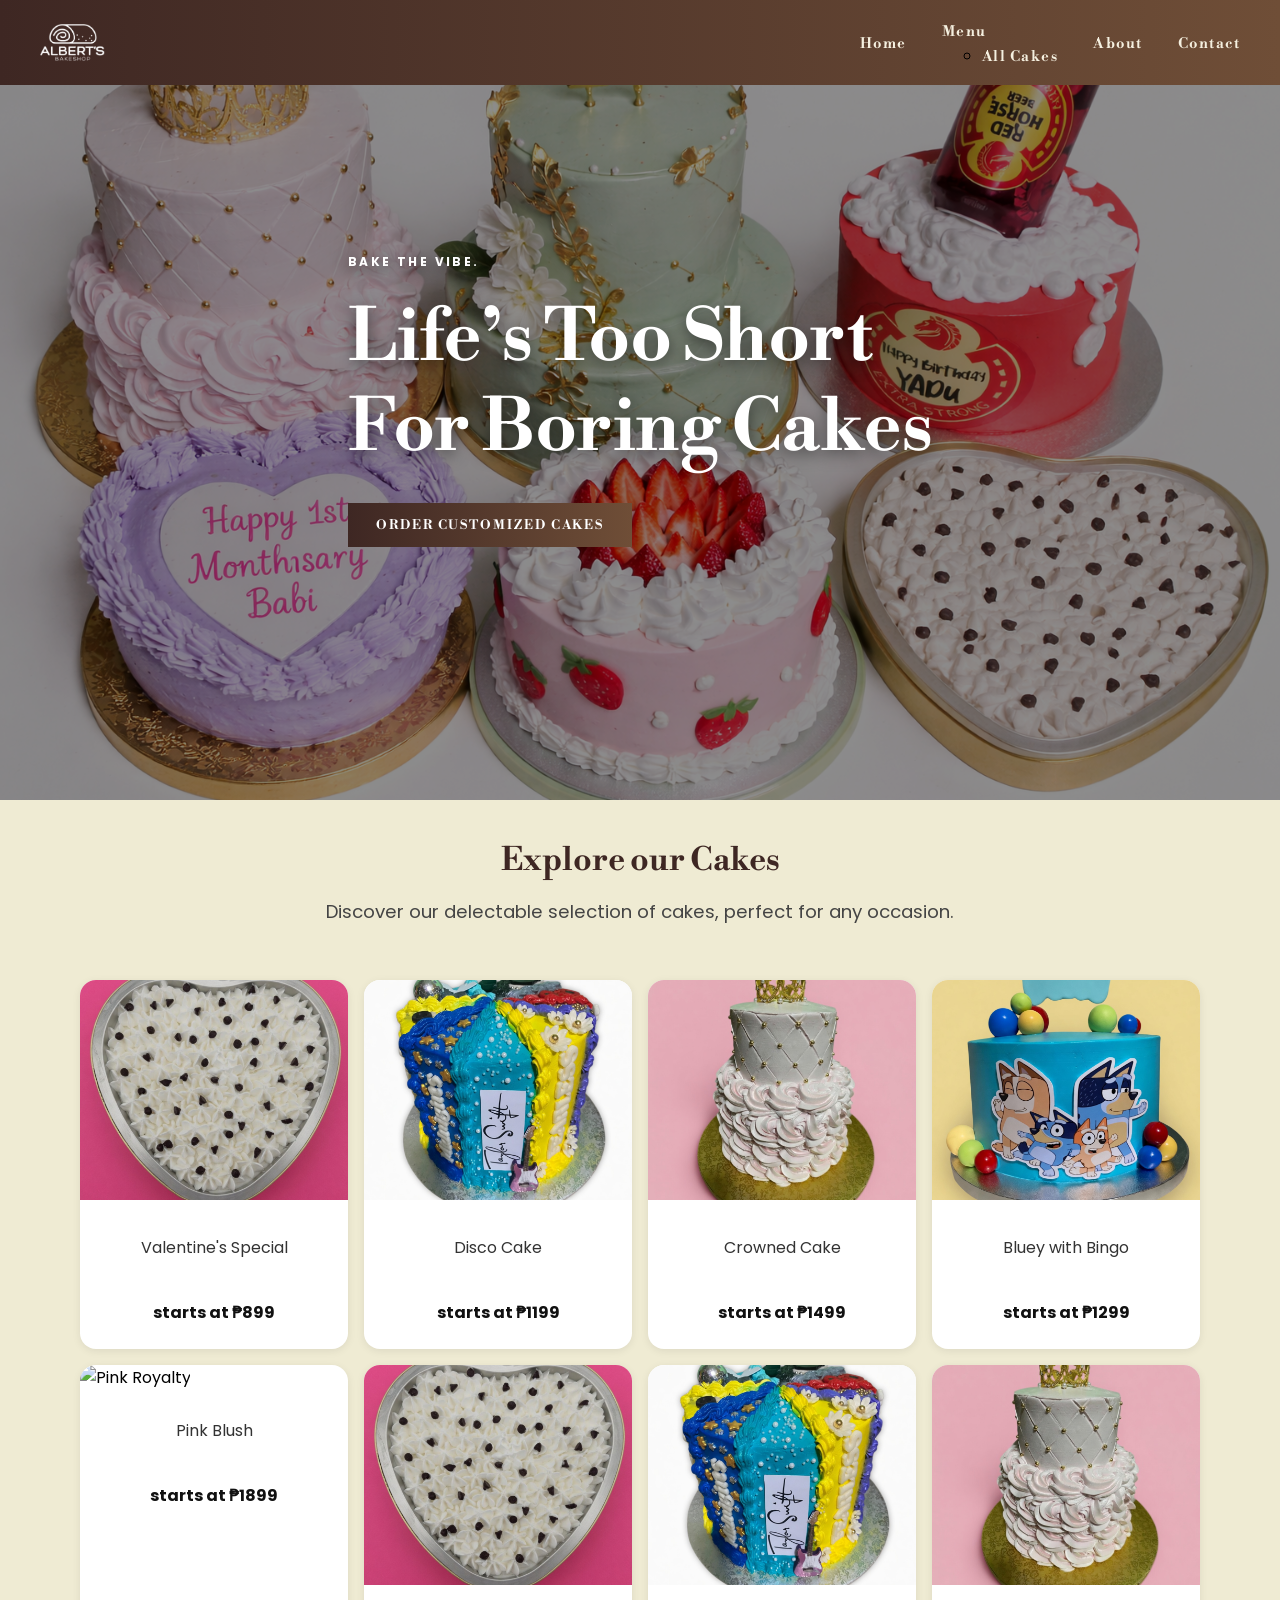
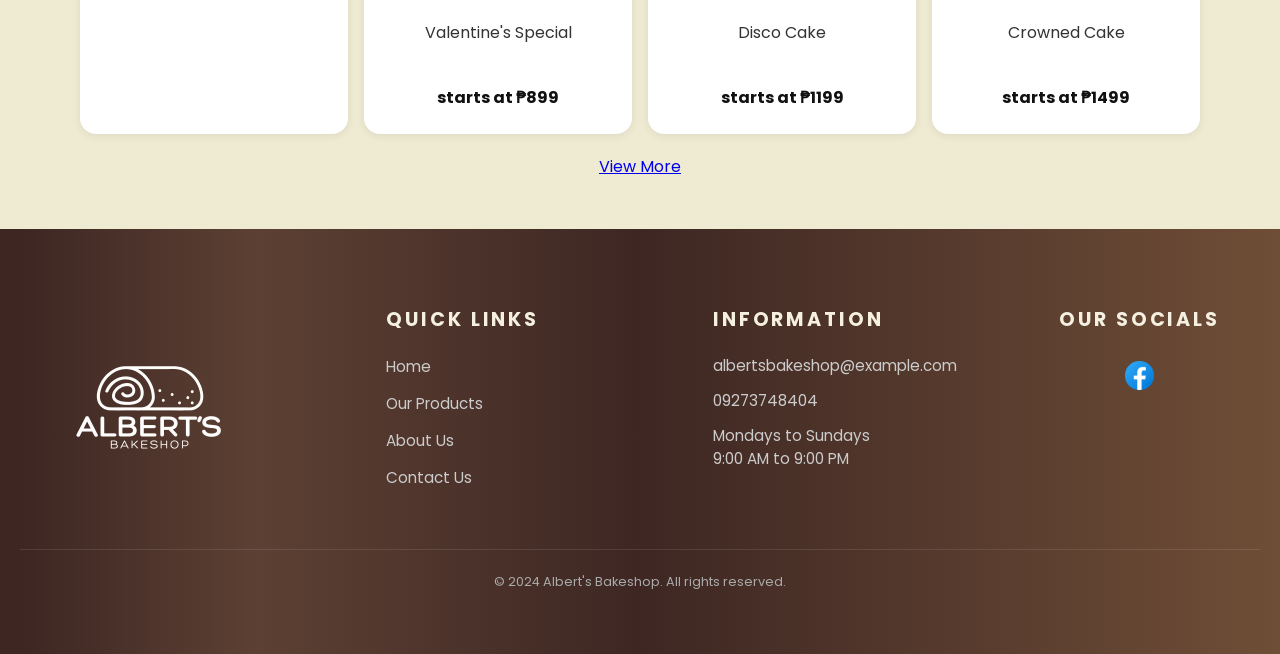
==== commit 9ed6148c: "index.html" ====
--- a/index.html
+++ b/index.html
@@ -12,7 +12,7 @@
         rel="stylesheet">
     <link href="https://fonts.googleapis.com/css2?family=Poppins:wght@400;600;700;900&display=swap" rel="stylesheet">
     <link rel="icon" href="nav-logo.png">
-    <link rel="stylesheet" href="style.css"/>
+    <link rel="stylesheet" href="style.css" />
 </head>
 
 <body class="homepage">
@@ -25,7 +25,12 @@
 
             <ul class="navlinks">
                 <li><a href="index.html">Home</a></li>
-                <li><a href="index.html#menu">Menu</a></li>
+                <li class="nav-dropdown">
+                    <a href="index.html#menu">Menu</a>
+                    <ul class="dropdown-menu">
+                        <li><a href="gallery.html">All Cakes</a></li>
+                    </ul>
+                </li>
                 <li><a href="about-us.html">About</a></li>
                 <li><a href="contact-us.html">Contact</a></li>
             </ul>
@@ -105,7 +110,7 @@
             </div>
 
             <div class="menucontainer">
-                <img src="pink-royalty.png" alt="Pink Royalty">
+                <img src="pink-royalty.jpg" alt="Pink Royalty">
                 <div class="menuiteminfo">
                     <p class="menuitemname">Pink Blush</p>
                     <p class="menuitemprice">starts at ₱1899</p>
@@ -135,8 +140,11 @@
                     <p class="menuitemprice">starts at ₱1499</p>
                 </div>
             </div>
-
-        </div>
+        </div>
+        <a href="gallery.html" class="viewmore-btn">View More</a>
+    </section>
+
+    </div>
 
     </section>
 
@@ -183,9 +191,6 @@
                 <a href="https://www.facebook.com/ALBERTS.BAKESH0P" target="_blank" aria-label="Facebook">
                     <img src="facebook.png" alt="Facebook">
                 </a>
-                <a href="https://www.tiktok.com/@alberts.bakeshop" target="_self">
-                    <img src="tiktok-logo.png" alt="TikTok">
-                </a>
             </div>
 
         </div>
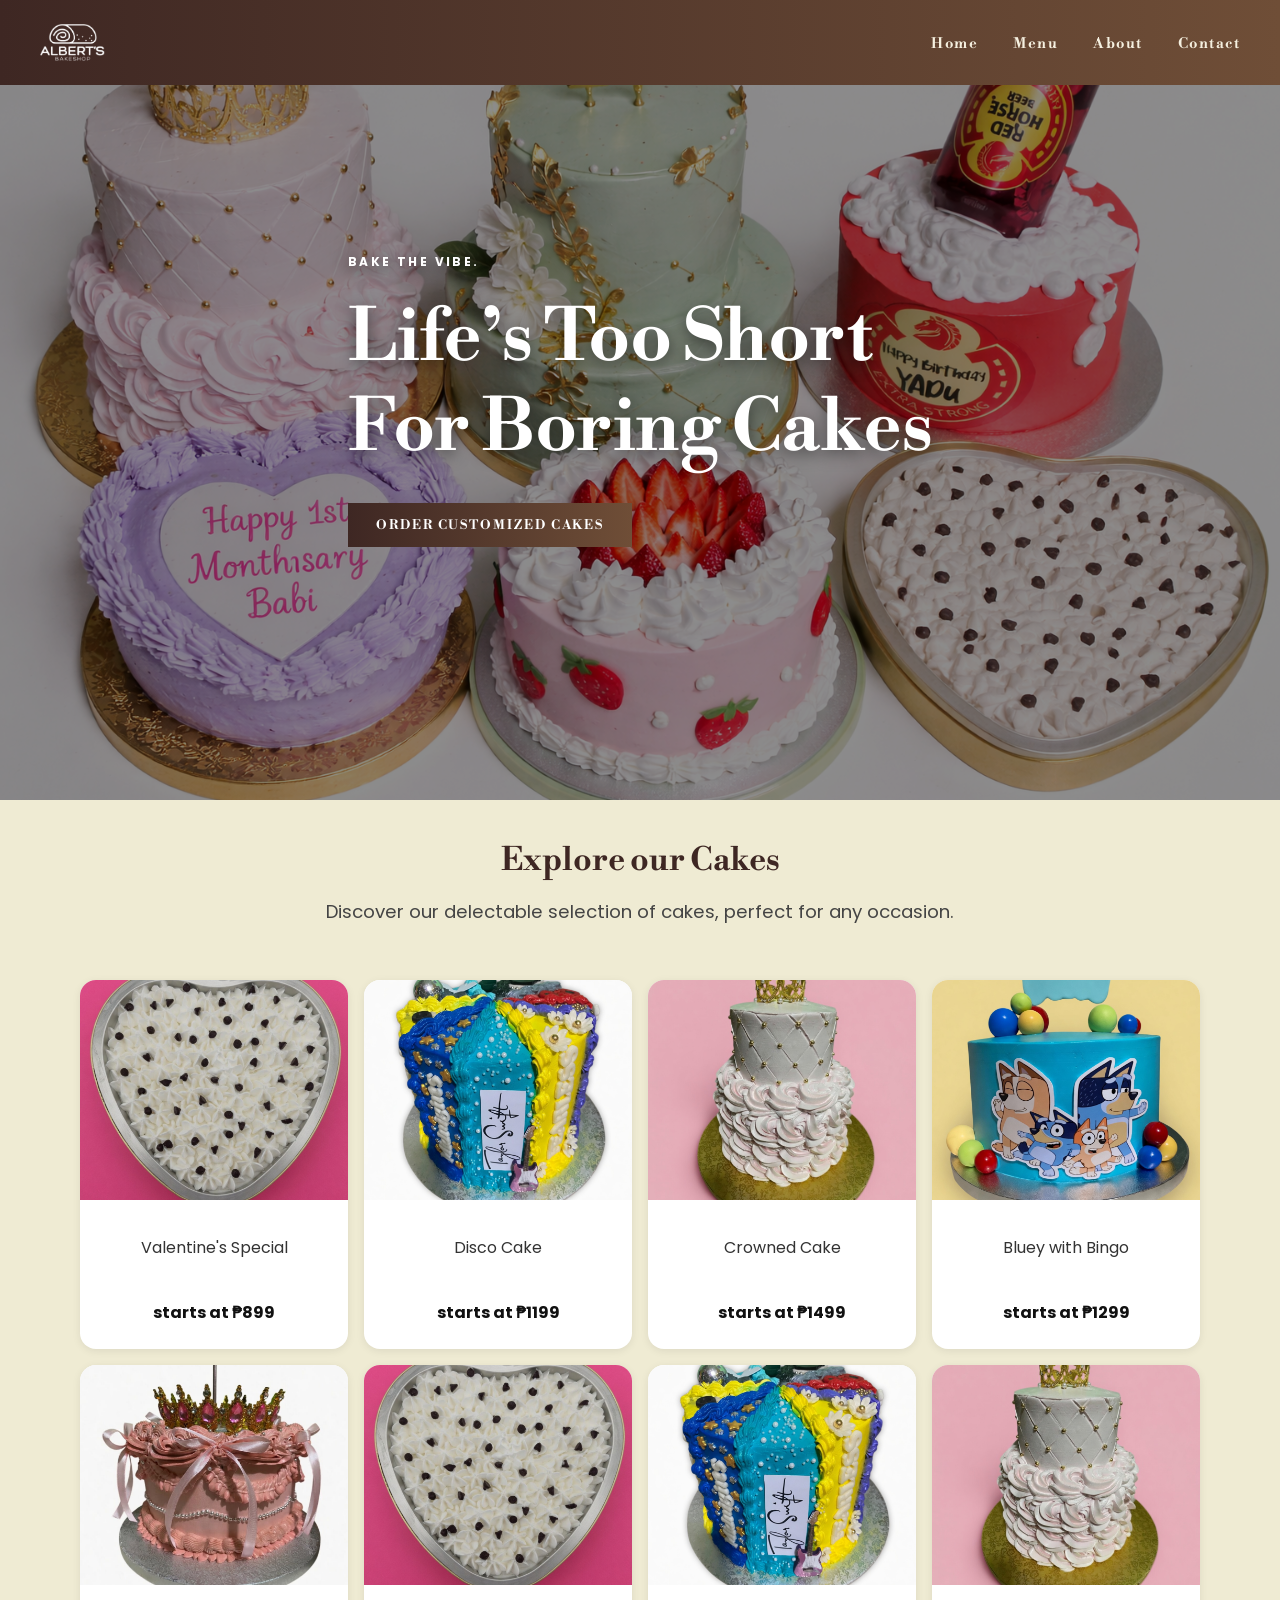
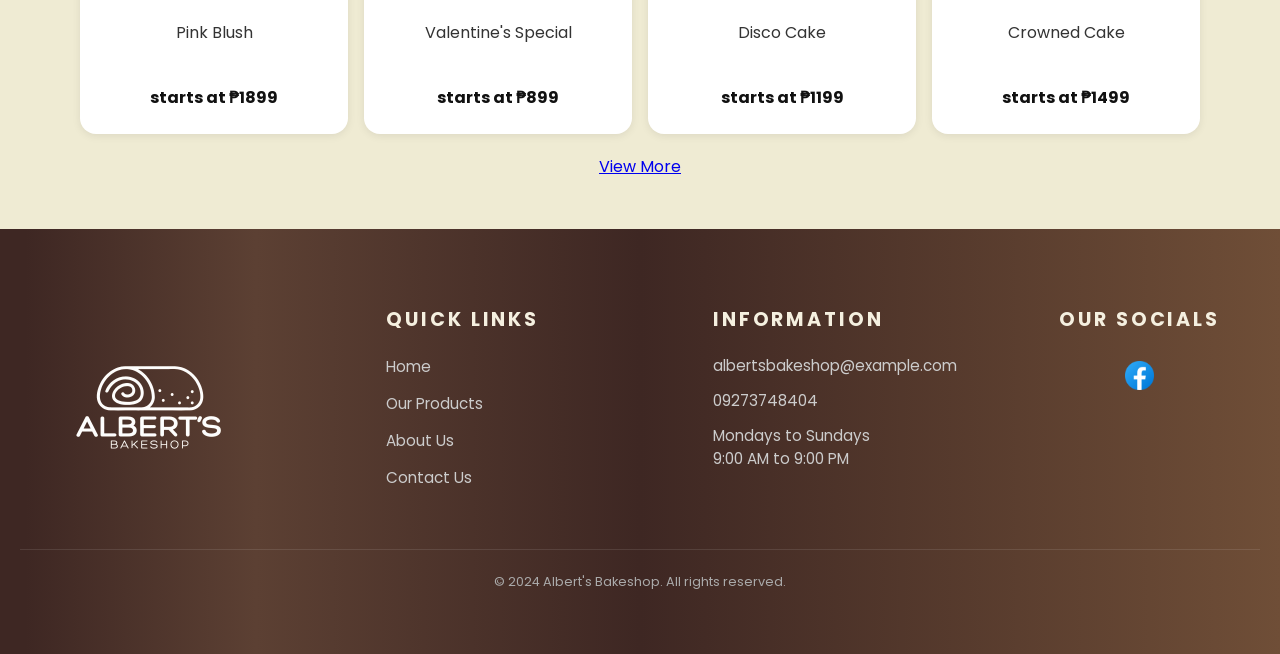
==== commit cf3300ed: "index.html" ====
--- a/index.html
+++ b/index.html
@@ -110,7 +110,7 @@
             </div>
 
             <div class="menucontainer">
-                <img src="pink-royalty.jpg" alt="Pink Royalty">
+                <img src="pink-royalty.png" alt="Pink Royalty">
                 <div class="menuiteminfo">
                     <p class="menuitemname">Pink Blush</p>
                     <p class="menuitemprice">starts at ₱1899</p>
--- a/style.css
+++ b/style.css
@@ -87,6 +87,44 @@
   color: #fff;
   background-size: 100% 0.3px;
   background-position: left bottom;
+}
+
+.nav-dropdown {
+  position: relative;
+}
+
+.dropdown-menu {
+  display: none;
+  position: absolute;
+  top: 100%;
+  left: 0;
+  background-image: linear-gradient(to right, #3E2723, #6F4E37);
+  list-style: none;
+  padding: 8px 0;
+  margin: 0;
+  min-width: 160px;
+  box-shadow: 0 8px 20px rgba(0,0,0,0.2);
+  z-index: 9999;
+}
+
+.dropdown-menu li a {
+  display: block;
+  padding: 10px 20px;
+  color: #F5F0E0;
+  font-family: 'Libre Bodoni', serif;
+  font-size: 0.85rem;
+  font-weight: 600;
+  letter-spacing: 1px;
+  text-decoration: none;
+  white-space: nowrap;
+}
+
+.dropdown-menu li a:hover {
+  background: rgba(255,255,255,0.1);
+}
+
+.nav-dropdown:hover .dropdown-menu {
+  display: block;
 }
 
 .hamburger {
@@ -408,7 +446,7 @@
 
 .aboutpage .herosection {
   width: 100%;
-  height: 55vh;
+  height: 50vh;
   min-height: 250px;
   position: relative;
   overflow: hidden;
@@ -419,10 +457,11 @@
 }
 
 .aboutpage .herosection::before {
-  background: rgba(0, 0, 0, 0.2);
-}
-
-.bg-img-abt {
+  background: rgba(0, 0, 0, 0.45);
+}
+
+/*IMG HERO*/
+.about-hero {
   position: absolute;
   top: 0;
   left: 0;
@@ -445,21 +484,20 @@
 }
 
 .abt-herocontent {
-  position: absolute;
-  z-index: 3;
-  top: 50%;
-  left: 50%;
-  transform: translate(-50%, -50%);
+  position: relative;
+  z-index: 2;
   text-align: center;
+  width: 100%;
+  background: rgba(30, 29, 29, 0.55);
+  padding: 20px 0;
 }
 
 .abt-herotitle {
   font-family: 'Libre Bodoni', serif;
   font-size: clamp(40px, 6vw, 72px);
-  font-weight: 700;
-  text-decoration: underline;
+  font-weight: 400;
   text-decoration-thickness: 2px;
-  color: #000000;
+  color: #f5e0e0;
   margin: 0 0 12px;
   text-shadow: 0 2px 10px rgba(0, 0, 0, 0.4);
 }
@@ -474,7 +512,7 @@
   text-decoration: underline;
   text-align: center;
   text-decoration-thickness: 2px;
-  font-size: 2.8rem;
+  font-size: 3.5rem;
   color: #1e3a2f;
   margin-bottom: 24px;
 }
@@ -508,75 +546,6 @@
   margin: 40px auto;
   max-width: 1100px;
 }
-
-/* TESTIMONIALS */
-
-.testimonials-section {
-  padding: 4rem 2rem;
-  background-color: rgb(245, 240, 224);
-  /* match your dark maroon bg */
-}
-
-.section-label {
-  font-size: 12px;
-  letter-spacing: 0.12em;
-  text-transform: uppercase;
-  color: #c48ab0;
-  text-align: center;
-  margin: 0 0 0.5rem;
-}
-
-.section-title {
-  font-family: 'Libre Bodoni', serif;
-  text-decoration: underline;
-  text-decoration-thickness: 2px;
-  font-size: 32px;
-  font-weight: 600;
-  text-align: center;
-  color: #000000;
-  margin: 0 0 2.5rem;
-}
-
-.cards-grid {
-  display: grid;
-  grid-template-columns: repeat(auto-fit, minmax(280px, 1fr));
-  gap: 20px;
-  max-width: 1100px;
-  margin: 0 auto;
-}
-
-.card {
-  background: #5a1030;
-  border: 1px solid #7a2045;
-  border-radius: 12px;
-  padding: 1.5rem;
-  display: flex;
-  flex-direction: column;
-  gap: 12px;
-}
-
-.quote {
-  font-size: 14px;
-  line-height: 1.75;
-  color: #e8c8d8;
-  flex: 1;
-  font-style: italic;
-}
-
-.divider {
-  height: 1px;
-  background: #7a2045;
-}
-
-.client-name {
-  font-size: 17px;
-  font-weight: 700;
-  color: #ffffff;
-  margin: 0;
-}
-
-/* TESTIMONIALS END */
-
 /*END OF ABOUT.HTML*/
 
 
@@ -739,6 +708,7 @@
 .fullwidth {
   grid-column: span 2;
 }
+
 .input-wrapper {
   position: relative;
   display: flex;
@@ -765,6 +735,35 @@
 .input-wrapper textarea {
   padding: 13px 16px;
   width: 100%;
+}
+
+/* PREFERRED DATE, TIME */
+#conditional-date,
+#conditional-time {
+  display: none;
+  flex-direction: column;
+}
+
+input[type="date"],
+input[type="time"] {
+  padding-left: 42px;
+  width: 100%;
+  padding-top: 16px;
+  padding-bottom: 16px;
+  border: 1px solid #ddd;
+  border-radius: 10px;
+  font-family: 'Poppins', sans-serif;
+  font-size: 14px;
+  transition: border 0.3s ease, box-shadow 0.3s ease;
+  background: #fff;
+  color: #333;
+}
+
+input[type="date"]:focus,
+input[type="time"]:focus {
+  outline: none;
+  border-color: #6F4E37;
+  box-shadow: 0 0 0 4px rgba(111, 78, 55, 0.1);
 }
 
 .submitbtn {
@@ -1289,14 +1288,6 @@
   }
   /* ABOUT */
 
-  /* TESTIMONIALS */
-  .cards-grid {
-    grid-template-columns: 1fr;
-  }
-
-  .section-title {
-    font-size: 1.5rem;
-  }
 
   /* CONTACT */
   .contactsection {
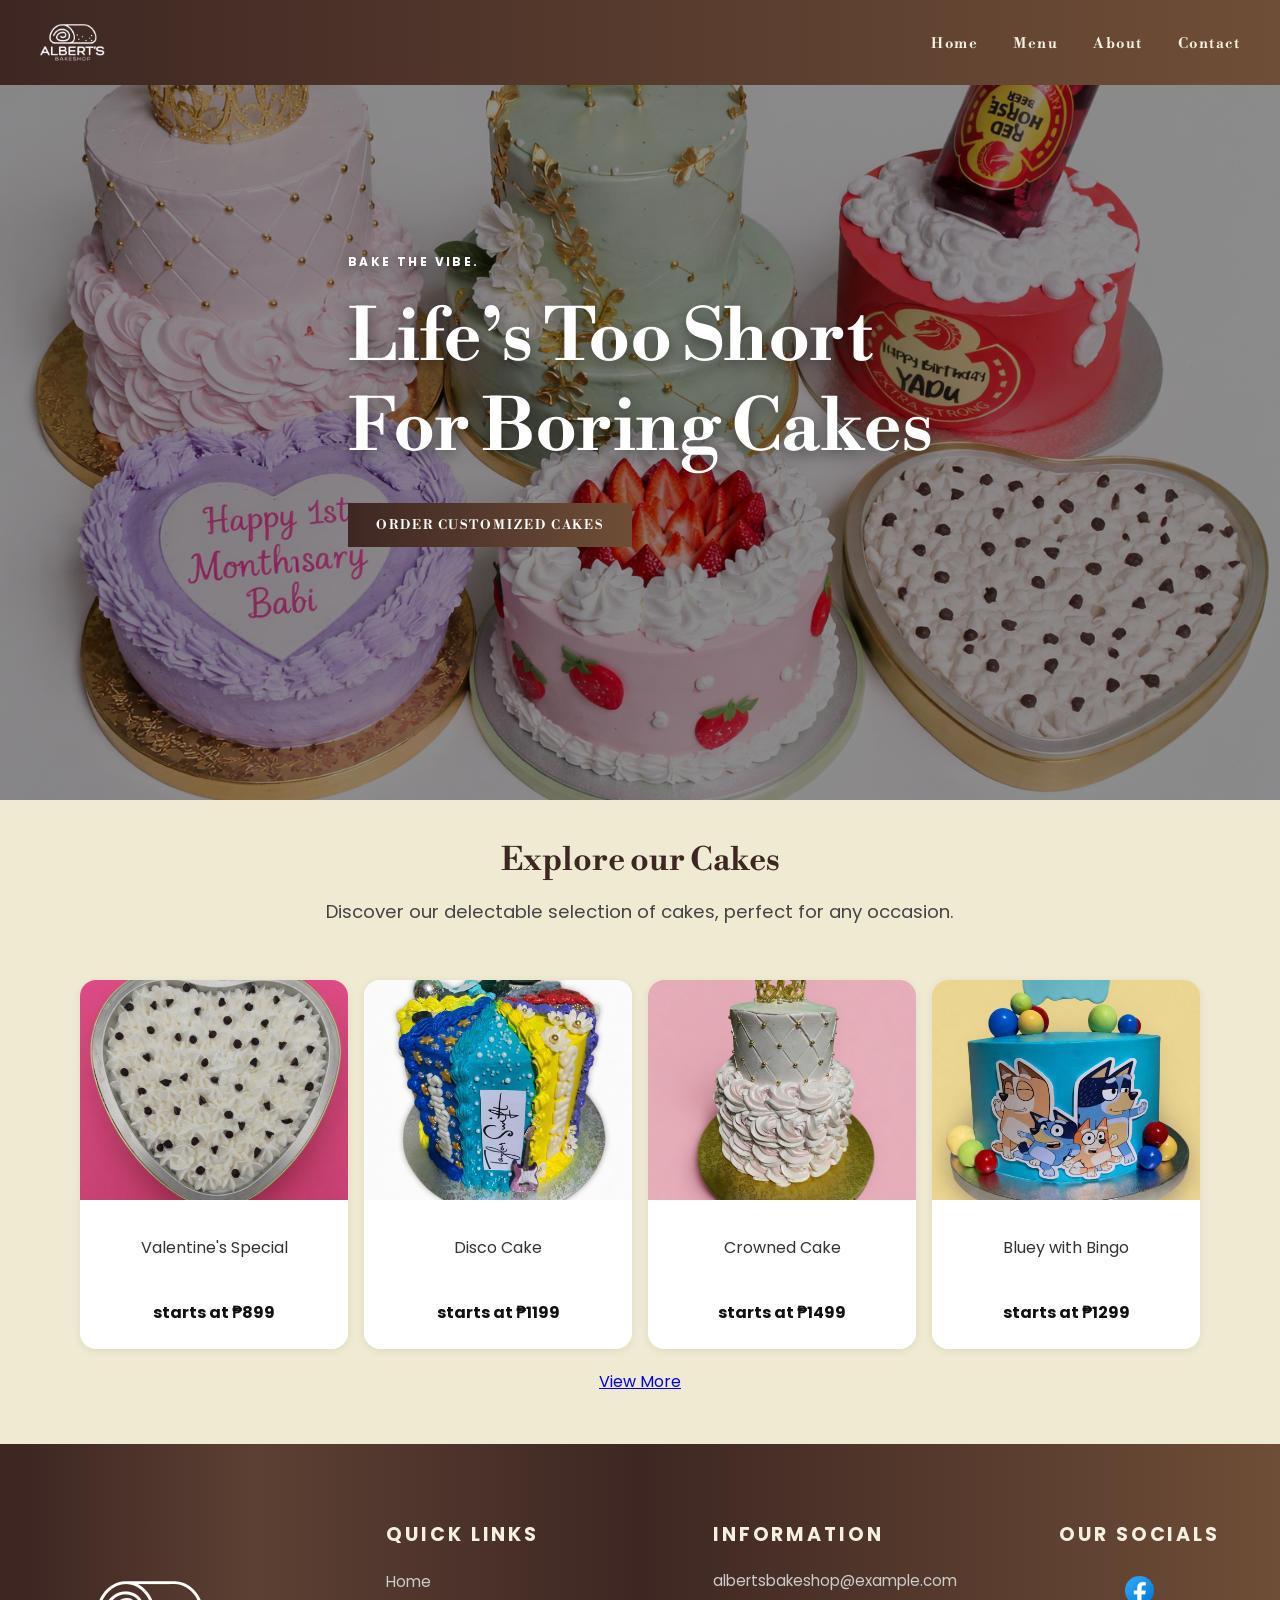
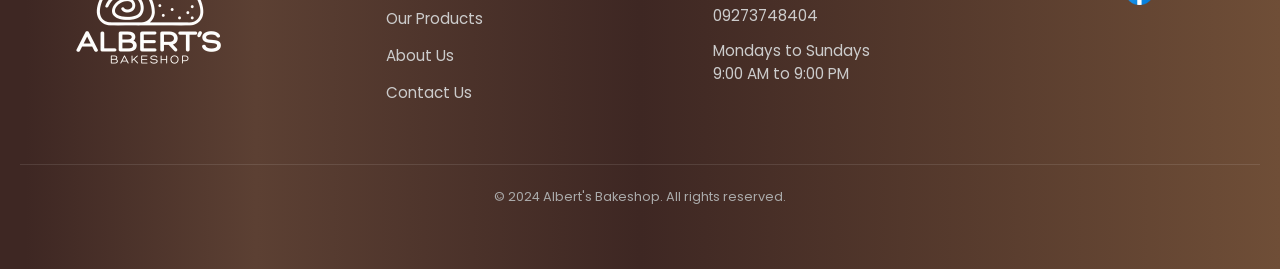
==== commit 7939ba16: "index.html" ====
--- a/index.html
+++ b/index.html
@@ -1,6 +1,5 @@
 <!DOCTYPE html>
 <html lang="en">
-
 <head>
     <meta charset="UTF-8" />
     <meta name="viewport" content="width=device-width, initial-scale=1.0" />
@@ -10,6 +9,7 @@
 
     <link href="https://fonts.googleapis.com/css2?family=Libre+Bodoni:wght@400;500;600;700&display=swap"
         rel="stylesheet">
+    <link href="https://fonts.googleapis.com/css2?family=Dancing+Script:wght@600;700&display=swap" rel="stylesheet">
     <link href="https://fonts.googleapis.com/css2?family=Poppins:wght@400;600;700;900&display=swap" rel="stylesheet">
     <link rel="icon" href="nav-logo.png">
     <link rel="stylesheet" href="style.css" />
@@ -43,7 +43,7 @@
         <span class="drawer-close" onclick="toggleMenu()">✕</span>
         <ul>
             <li><a href="index.html" onclick="toggleMenu()">Home</a></li>
-            <li><a href="index.html#menu" onclick="toggleMenu()">Shop</a></li>
+            <li><a href="gallery.html" onclick="toggleMenu()">Shop</a></li>
             <li><a href="about-us.html" onclick="toggleMenu()">About</a></li>
             <li><a href="contact-us.html" onclick="toggleMenu()">Contact</a></li>
         </ul>
@@ -108,40 +108,8 @@
                     <p class="menuitemprice">starts at ₱1299</p>
                 </div>
             </div>
-
-            <div class="menucontainer">
-                <img src="pink-royalty.png" alt="Pink Royalty">
-                <div class="menuiteminfo">
-                    <p class="menuitemname">Pink Blush</p>
-                    <p class="menuitemprice">starts at ₱1899</p>
-                </div>
-            </div>
-
-            <div class="menucontainer">
-                <img src="heart-minicake.jpg" alt="Heart Mini Cake">
-                <div class="menuiteminfo">
-                    <p class="menuitemname">Valentine's Special</p>
-                    <p class="menuitemprice">starts at ₱899</p>
-                </div>
-            </div>
-
-            <div class="menucontainer">
-                <img src="music-cake.png" alt="Music Cake">
-                <div class="menuiteminfo">
-                    <p class="menuitemname">Disco Cake</p>
-                    <p class="menuitemprice">starts at ₱1199</p>
-                </div>
-            </div>
-
-            <div class="menucontainer">
-                <img src="crown-cake.jpg" alt="Crown Cake">
-                <div class="menuiteminfo">
-                    <p class="menuitemname">Crowned Cake</p>
-                    <p class="menuitemprice">starts at ₱1499</p>
-                </div>
-            </div>
         </div>
-        <a href="gallery.html" class="viewmore-btn">View More</a>
+        <a href="gallery.html" class="menu-btn">View More</a>
     </section>
 
     </div>
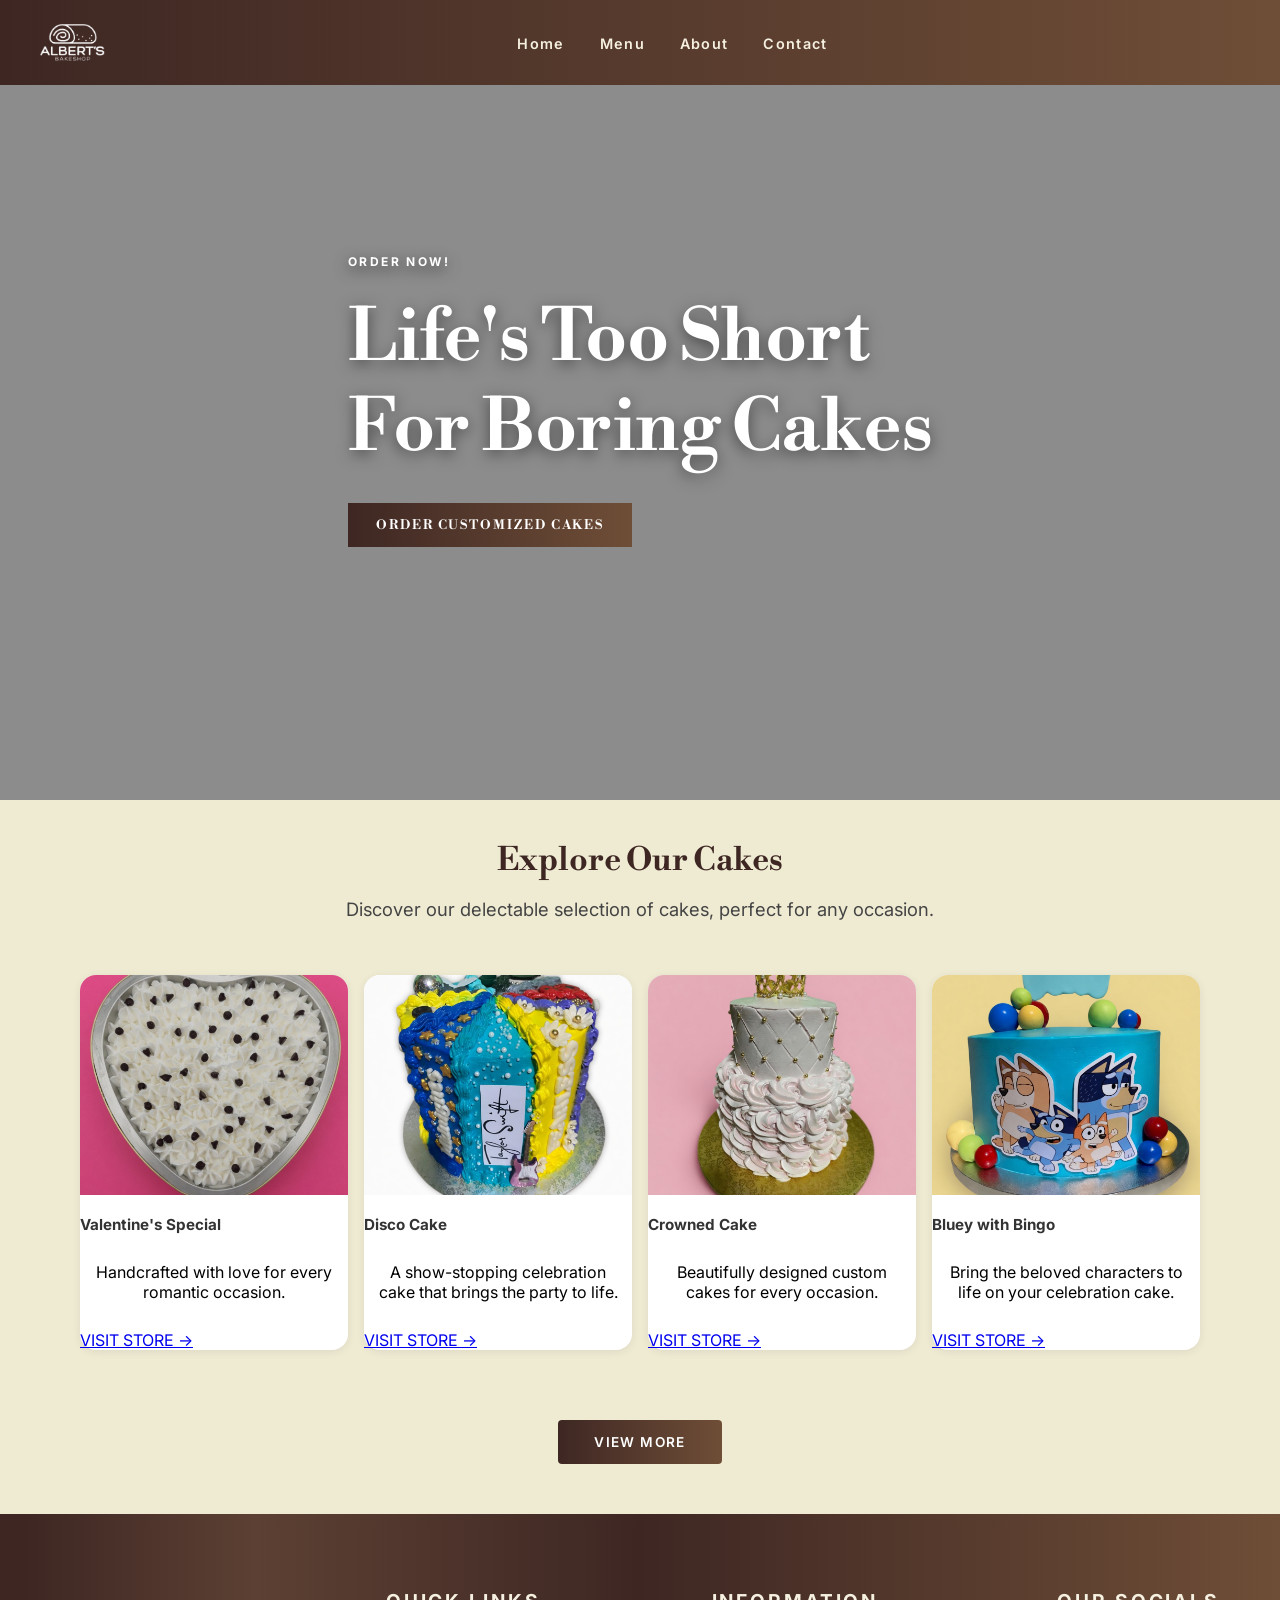
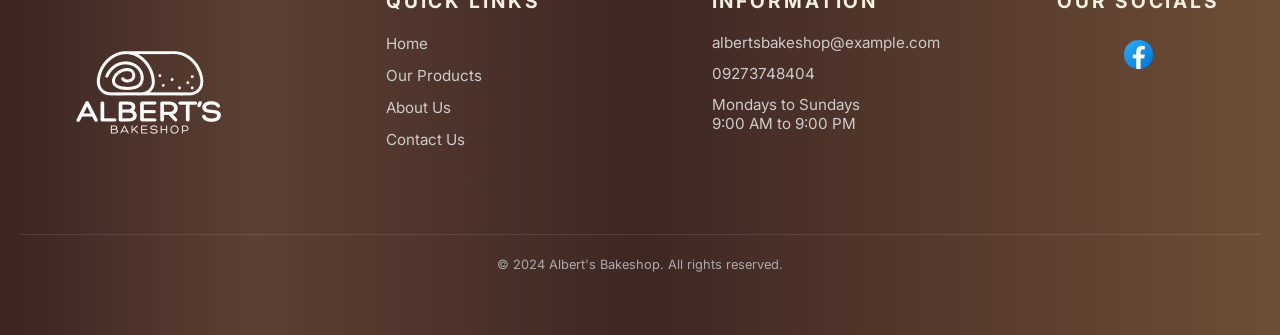
==== commit 3ac10ad3: "index.html" ====
--- a/index.html
+++ b/index.html
@@ -1,175 +1,161 @@
 <!DOCTYPE html>
 <html lang="en">
+
 <head>
-    <meta charset="UTF-8" />
-    <meta name="viewport" content="width=device-width, initial-scale=1.0" />
-    <title>Home | Albert's Bakeshop</title>
-    <link rel="preconnect" href="https://fonts.googleapis.com">
-    <link rel="preconnect" href="https://gstatic.com" crossorigin>
+  <meta charset="UTF-8" />
+  <meta name="viewport" content="width=device-width, initial-scale=1.0" />
 
-    <link href="https://fonts.googleapis.com/css2?family=Libre+Bodoni:wght@400;500;600;700&display=swap"
-        rel="stylesheet">
-    <link href="https://fonts.googleapis.com/css2?family=Dancing+Script:wght@600;700&display=swap" rel="stylesheet">
-    <link href="https://fonts.googleapis.com/css2?family=Poppins:wght@400;600;700;900&display=swap" rel="stylesheet">
-    <link rel="icon" href="nav-logo.png">
-    <link rel="stylesheet" href="style.css" />
+  <title>Home | Albert's Bakeshop</title>
+
+  <link rel="preconnect" href="https://fonts.googleapis.com">
+  <link rel="preconnect" href="https://fonts.gstatic.com" crossorigin>
+  <link href="https://fonts.googleapis.com/css2?family=Libre+Bodoni:wght@400;700&family=Inter:wght@400;500;600;700&display=swap" rel="stylesheet">
+
+  <link rel="icon" href="nav-logo.png">
+  <link rel="stylesheet" href="style.css" />
 </head>
+ 
+<body class="homepage">
+ 
+  <header>
 
-<body class="homepage">
+    <nav class="nav">
 
-    <header>
-        <nav class="nav">
-            <a href="index.html" class="navlogo">
-                <img src="nav-logo.png" alt="Albert's Bakeshop Logo" />
-            </a>
+      <a href="index.html" class="navlogo">
+        <img src="nav-logo.png" alt="Albert's Bakeshop Logo" />
+      </a>
 
-            <ul class="navlinks">
-                <li><a href="index.html">Home</a></li>
-                <li class="nav-dropdown">
-                    <a href="index.html#menu">Menu</a>
-                    <ul class="dropdown-menu">
-                        <li><a href="gallery.html">All Cakes</a></li>
-                    </ul>
-                </li>
-                <li><a href="about-us.html">About</a></li>
-                <li><a href="contact-us.html">Contact</a></li>
-            </ul>
-            <div class="hamburger" onclick="toggleMenu()">☰</div>
-        </nav>
-    </header>
+      <ul class="navlinks">
+        <li><a href="index.html">Home</a></li>
+        <li class="nav-dropdown">
+          <a href="index.html#menu">Menu</a>
+          <ul class="dropdown-menu">
+            <li><a href="gallery.html">All Cakes</a></li>
+          </ul>
+        </li>
+        <li><a href="about-us.html">About</a></li>
+        <li><a href="contact-us.html">Contact</a></li>
+      </ul>
 
-    <!-- SIDE DRAWER (MOBILE & TABLET) -->
-    <div class="hamburgerdrawer">
-        <span class="drawer-close" onclick="toggleMenu()">✕</span>
-        <ul>
-            <li><a href="index.html" onclick="toggleMenu()">Home</a></li>
-            <li><a href="gallery.html" onclick="toggleMenu()">Shop</a></li>
-            <li><a href="about-us.html" onclick="toggleMenu()">About</a></li>
-            <li><a href="contact-us.html" onclick="toggleMenu()">Contact</a></li>
-        </ul>
+      <div class="nav-spacer"></div>
+
+      <div class="hamburger" onclick="toggleMenu()">☰</div>
+    </nav>
+
+  </header>
+ 
+  <div class="hamburgerdrawer">
+
+    <span class="drawer-close" onclick="toggleMenu()">✕</span>
+    
+    <ul>
+      <li><a href="index.html" onclick="toggleMenu()">Home</a></li>
+      <li><a href="gallery.html" onclick="toggleMenu()">Menu</a></li>
+      <li><a href="about-us.html" onclick="toggleMenu()">About</a></li>
+      <li><a href="contact-us.html" onclick="toggleMenu()">Contact</a></li>
+    </ul>
+
+  </div>
+
+  <div class="overlay" onclick="toggleMenu()"></div>
+ 
+  <!-- HERO -->
+  <section class="herosection" id="home">
+    <div class="slide active" style="background-image: url('landingheroimage.jpg')"></div>
+    <div class="herocontent active">
+      <p class="herodesc">ORDER NOW!</p>
+      <h1 class="herotitle">Life's Too Short<br>For Boring Cakes</h1>
+      <a href="contact-us.html" class="herobtn">ORDER CUSTOMIZED CAKES</a>
     </div>
-    <div class="overlay" onclick="toggleMenu()"></div>
-
-    <section class="herosection" id="home">
-        <!-- BACKGROUND SLIDES -->
-        <div class="heroslides">
-            <div class="slide active" style="background-image: url('cake-hero.png')"></div>
-            <div class="slide" style="background-image: url('cupcake-hero.jpg')"></div>
+  </section>
+ 
+  <!-- MENU -->
+  <section id="menu" class="menu fadedown">
+    <div class="menu-header">
+      <h2 class="menutitle">Explore Our Cakes</h2>
+      <p class="menudesc">Discover our delectable selection of cakes, perfect for any occasion.</p>
+    </div>
+ 
+    <div class="menugrid">
+      <div class="menucontainer">
+        <img src="heart-minicake.jpg" alt="Heart Mini Cake">
+        <div class="menuiteminfo">
+          <h3 class="menuitemname">Valentine's Special</h3>
+          <p class="menuitemdesc">Handcrafted with love for every romantic occasion.</p>
+          <a href="gallery.html" class="menuitem-link">VISIT STORE →</a>
         </div>
-
-        <!-- SLIDE 1 CONTENT -->
-        <div class="herocontent active" data-index="0">
-            <p class="herodesc">BAKE THE VIBE.</p>
-            <h1 class="herotitle">Life’s Too Short<br>For Boring Cakes</h1>
-            <a href="contact-us.html" class="herobtn">ORDER CUSTOMIZED CAKES</a>
+      </div>
+ 
+      <div class="menucontainer">
+        <img src="music-cake.png" alt="Music Cake">
+        <div class="menuiteminfo">
+          <h3 class="menuitemname">Disco Cake</h3>
+          <p class="menuitemdesc">A show-stopping celebration cake that brings the party to life.</p>
+          <a href="gallery.html" class="menuitem-link">VISIT STORE →</a>
         </div>
-
-        <!-- SLIDE 2 CONTENT -->
-        <div class="herocontent" data-index="1">
-            <p class="herodesc">SAME-DAY DELIVERY</p>
-            <h1 class="herotitle">Bake the World <br> A Better Place</h1>
-            <a href="index.html#menu" class="herobtn">SHOP CAKES</a>
+      </div>
+ 
+      <div class="menucontainer">
+        <img src="crown-cake.jpg" alt="Crown Cake">
+        <div class="menuiteminfo">
+          <h3 class="menuitemname">Crowned Cake</h3>
+          <p class="menuitemdesc">Beautifully designed custom cakes for every occasion.</p>
+          <a href="gallery.html" class="menuitem-link">VISIT STORE →</a>
         </div>
-    </section>
-
-    <section id="menu" class="menu fadedown">
-        <h2 class="menutitle">Explore our Cakes</h2>
-        <p class="menudesc">Discover our delectable selection of cakes, perfect for any occasion.</p>
-
-        <div class="menugrid" id="menugrid">
-            <div class="menucontainer">
-                <img src="heart-minicake.jpg" alt="Heart Mini Cake">
-                <div class="menuiteminfo">
-                    <p class="menuitemname">Valentine's Special</p>
-                    <p class="menuitemprice">starts at ₱899</p>
-                </div>
-            </div>
-
-            <div class="menucontainer">
-                <img src="music-cake.png" alt="Music Cake">
-                <div class="menuiteminfo">
-                    <p class="menuitemname">Disco Cake</p>
-                    <p class="menuitemprice">starts at ₱1199</p>
-                </div>
-            </div>
-
-            <div class="menucontainer">
-                <img src="crown-cake.jpg" alt="Crown Cake">
-                <div class="menuiteminfo">
-                    <p class="menuitemname">Crowned Cake</p>
-                    <p class="menuitemprice">starts at ₱1499</p>
-                </div>
-            </div>
-
-            <div class="menucontainer">
-                <img src="blueyandbingo.jpg" alt="Bluey with Bingo">
-                <div class="menuiteminfo">
-                    <p class="menuitemname">Bluey with Bingo</p>
-                    <p class="menuitemprice">starts at ₱1299</p>
-                </div>
-            </div>
+      </div>
+ 
+      <div class="menucontainer">
+        <img src="blueyandbingo.jpg" alt="Bluey with Bingo">
+        <div class="menuiteminfo">
+          <h3 class="menuitemname">Bluey with Bingo</h3>
+          <p class="menuitemdesc">Bring the beloved characters to life on your celebration cake.</p>
+          <a href="gallery.html" class="menuitem-link">VISIT STORE →</a>
         </div>
-        <a href="gallery.html" class="menu-btn">View More</a>
-    </section>
-
+      </div>
     </div>
-
-    </section>
-
-
-
-    <footer id="footer" class="footer">
-
-        <div class="footercontainer">
-
-            <div class="footerprofile">
-                <div class="footerlogo">
-                    <img src="logo-footer.png" alt="Albert's Bakeshop Logo" />
-                </div>
-            </div>
-
-            <div class="footerlinks">
-                <div class="footercol">
-                    <h4>QUICK LINKS</h4>
-                    <ul>
-                        <li><a href="#home">Home</a></li>
-                        <li><a href="index.html#menu">Our Products</a></li>
-                        <li><a href="about-us.html">About Us</a></li>
-                        <li><a href="contact-us.html">Contact Us</a></li>
-                    </ul>
-                </div>
-                <div class="footercol">
-                    <h4>INFORMATION</h4>
-                    <ul>
-                        <li>
-                            <p>albertsbakeshop@example.com</p>
-                        </li>
-                        <li>
-                            <p>09273748404</p>
-                        </li>
-                        <li>
-                            <p>Mondays to Sundays <br> 9:00 AM to 9:00 PM</p>
-                        </li>
-                    </ul>
-                </div>
-            </div>
-
-            <div class="footersocials">
-                <h4>OUR SOCIALS</h4>
-                <a href="https://www.facebook.com/ALBERTS.BAKESH0P" target="_blank" aria-label="Facebook">
-                    <img src="facebook.png" alt="Facebook">
-                </a>
-            </div>
-
+ 
+    <a href="gallery.html" class="menu-btn">View More</a>
+  </section>
+ 
+  <!-- FOOTER -->
+  <footer class="footer">
+    <div class="footercontainer">
+      <div class="footerprofile">
+        <div class="footerlogo">
+          <img src="logo-footer.png" alt="Albert's Bakeshop Logo" />
         </div>
-
-        <div class="footercopyright">
-            <p>© 2024 Albert's Bakeshop. All rights reserved.</p>
+      </div>
+      <div class="footerlinks">
+        <div class="footercol">
+          <h4>QUICK LINKS</h4>
+          <ul>
+            <li><a href="index.html">Home</a></li>
+            <li><a href="gallery.html">Our Products</a></li>
+            <li><a href="about-us.html">About Us</a></li>
+            <li><a href="contact-us.html">Contact Us</a></li>
+          </ul>
         </div>
-
-    </footer>
-
-    <script src="script.js"></script>
+        <div class="footercol">
+          <h4>INFORMATION</h4>
+          <ul>
+            <li><p>albertsbakeshop@example.com</p></li>
+            <li><p>09273748404</p></li>
+            <li><p>Mondays to Sundays<br>9:00 AM to 9:00 PM</p></li>
+          </ul>
+        </div>
+      </div>
+      <div class="footersocials">
+        <h4>OUR SOCIALS</h4>
+        <a href="https://www.facebook.com/ALBERTS.BAKESH0P" target="_blank" aria-label="Facebook">
+          <img src="facebook.png" alt="Facebook">
+        </a>
+      </div>
+    </div>
+    <div class="footercopyright">
+      <p>© 2024 Albert's Bakeshop. All rights reserved.</p>
+    </div>
+  </footer>
+ 
+  <script src="script.js"></script>
 </body>
-
 </html>
--- a/style.css
+++ b/style.css
@@ -9,12 +9,8 @@
   box-sizing: inherit;
 }
 
-section {
-  scroll-margin-bottom: 50px;
-}
-
 body {
-  font-family: 'Poppins', sans-serif;
+  font-family: 'Inter', sans-serif;
   background-color: #fff;
   min-height: 100vh;
   display: flex;
@@ -68,10 +64,9 @@
 
 .navlinks li a {
   text-decoration: none;
-  font-family: 'Libre Bodoni', serif;
-  font-weight: 900;
-  font-size: .9rem;
-  letter-spacing: 1.5px;
+  font-weight: 600;
+  font-size: 0.9rem;
+  letter-spacing: 1.3px;
   color: #F5F0E0;
 
   background-image: linear-gradient(currentColor, currentColor);
@@ -93,8 +88,11 @@
   position: relative;
 }
 
+/* SMOOTH DROPDOWN */
 .dropdown-menu {
-  display: none;
+  visibility: hidden;
+  opacity: 0;
+  pointer-events: none;
   position: absolute;
   top: 100%;
   left: 0;
@@ -103,28 +101,33 @@
   padding: 8px 0;
   margin: 0;
   min-width: 160px;
-  box-shadow: 0 8px 20px rgba(0,0,0,0.2);
+  box-shadow: 0 8px 20px rgba(0, 0, 0, 0.2);
+  border-radius: 5px;
   z-index: 9999;
+  transform: translateY(-6px);
+  transition: opacity 0.25s ease, transform 0.25s ease, visibility 0.25s;
+}
+
+.nav-dropdown:hover .dropdown-menu {
+  visibility: visible;
+  opacity: 1;
+  pointer-events: auto;
+  transform: translateY(0);
 }
 
 .dropdown-menu li a {
   display: block;
   padding: 10px 20px;
   color: #F5F0E0;
-  font-family: 'Libre Bodoni', serif;
-  font-size: 0.85rem;
-  font-weight: 600;
-  letter-spacing: 1px;
+  font-family: 'Inter', sans-serif;
+  font-weight: 500;
+  font-size: 0.9rem;
   text-decoration: none;
   white-space: nowrap;
 }
 
 .dropdown-menu li a:hover {
-  background: rgba(255,255,255,0.1);
-}
-
-.nav-dropdown:hover .dropdown-menu {
-  display: block;
+  background: rgba(255, 255, 255, 0.1);
 }
 
 .hamburger {
@@ -149,12 +152,6 @@
   left: 0;
 }
 
-.hamburgerdrawer.open~* header,
-body.menu-open header {
-  transform: translateY(0) !important;
-  /* prevent nav hiding when drawer open */
-}
-
 .hamburgerdrawer ul {
   list-style: none;
   padding: 0;
@@ -168,11 +165,10 @@
   display: inline-block;
   color: #F5F0E0;
   text-decoration: none;
-  font-family: 'Poppins', sans-serif;
   font-size: 16px;
-  font-weight: 600;
+  font-weight: 500;
   text-transform: uppercase;
-  letter-spacing: 1px;
+  letter-spacing: 1.5px;
   border-bottom: 1px solid rgba(255, 255, 255, 0.2);
 }
 
@@ -182,6 +178,7 @@
   right: 20px;
   color: white;
   font-size: 22px;
+  cursor: pointer;
 }
 
 .overlay {
@@ -205,7 +202,7 @@
 /* END NAVBAR */
 
 
-/* HERO SECTION LANDING */
+/* HERO SECTION */
 .herosection {
   width: 100%;
   height: 85vh;
@@ -230,10 +227,7 @@
 .homepage .herosection::before {
   content: '';
   position: absolute;
-  top: 0;
-  left: 0;
-  width: 100%;
-  height: 100%;
+  inset: 0;
   background: rgba(0, 0, 0, 0.45);
   z-index: 2;
 }
@@ -274,7 +268,6 @@
 
 .herobtn:hover {
   background: rgba(255, 255, 255, 0.15);
-  border-color: #fff;
 }
 
 .herocontent h1 {
@@ -294,7 +287,6 @@
 }
 
 .herodesc {
-  font-family: 'Poppins', sans-serif;
   position: relative;
   z-index: 3;
   font-size: 12px;
@@ -339,6 +331,7 @@
 
 /* END HERO SECTION */
 
+
 /* MENU SECTION */
 #menu {
   scroll-margin-top: 50px;
@@ -364,7 +357,6 @@
 }
 
 .menudesc {
-  font-family: 'Poppins', sans-serif;
   font-size: 1.15rem;
   text-align: center;
   color: #444;
@@ -373,8 +365,6 @@
 
 .menucontainer {
   width: 100%;
-  flex: unset;
-  max-width: unset;
   background: #fff;
   border-radius: 16px;
   box-shadow: 0 2px 8px rgba(0, 0, 0, 0.08);
@@ -395,17 +385,11 @@
   max-width: 1200px;
   width: 100%;
   padding: 20px 40px;
-  overflow: visible;
 }
 
 .menucontainer:hover {
   transform: translateY(-5px);
   box-shadow: 0 12px 25px rgba(0, 0, 0, 0.15);
-}
-
-/* Hide scrollbar for WebKit browsers */
-.menugrid::-webkit-scrollbar {
-  display: none;
 }
 
 .menuiteminfo p {
@@ -428,6 +412,21 @@
   margin-bottom: 12px;
 }
 
+.menu-btn {
+  margin-top: 50px;
+  padding: 14px 36px;
+  background-image: linear-gradient(to right, #3E2723, #6F4E37);
+  color: #fff;
+  text-decoration: none;
+  font-family: 'Inter', sans-serif;
+  font-size: 0.85rem;
+  font-weight: 600;
+  letter-spacing: 0.1em;
+  text-transform: uppercase;
+  border-radius: 4px;
+  transition: opacity 0.2s ease;
+}
+
 .fadedown {
   opacity: 0;
   transform: translateY(-30px);
@@ -442,25 +441,20 @@
 /* END MENU SECTION */
 
 
-/* ABOUT.HTML */
-
+/* ABOUT PAGE */
 .aboutpage .herosection {
-  width: 100%;
   height: 50vh;
   min-height: 250px;
-  position: relative;
-  overflow: hidden;
-  padding: 90px 80px;
-  display: flex;
-  align-items: center;
-  justify-content: center;
 }
 
 .aboutpage .herosection::before {
+  content: '';
+  position: absolute;
+  inset: 0;
   background: rgba(0, 0, 0, 0.45);
-}
-
-/*IMG HERO*/
+  z-index: 1;
+}
+
 .about-hero {
   position: absolute;
   top: 0;
@@ -495,11 +489,25 @@
 .abt-herotitle {
   font-family: 'Libre Bodoni', serif;
   font-size: clamp(40px, 6vw, 72px);
-  font-weight: 400;
-  text-decoration-thickness: 2px;
+  font-weight: 700;
   color: #f5e0e0;
   margin: 0 0 12px;
   text-shadow: 0 2px 10px rgba(0, 0, 0, 0.4);
+
+}
+
+.about {
+  font-family: 'Libre Bodoni', serif;
+  position: relative;
+  z-index: 10;
+  background-color: #ffffff;
+  padding: 20px;
+  display: flex;
+  align-items: center;
+  justify-content: left;
+  gap: 80px;
+  margin: 40px auto;
+  max-width: 1100px;
 }
 
 .ourstory {
@@ -509,9 +517,8 @@
 
 .ourstory h2 {
   padding-bottom: 20px;
-  text-decoration: underline;
+
   text-align: center;
-  text-decoration-thickness: 2px;
   font-size: 3.5rem;
   color: #1e3a2f;
   margin-bottom: 24px;
@@ -525,31 +532,10 @@
   margin-bottom: 35px;
 }
 
-p {
-  margin-block-start: 1em;
-  margin-block-end: 1em;
-  margin-inline-start: 0px;
-  margin-inline-end: 0px;
-  font-size: 1em;
-}
-
-.about {
-  font-family: 'Libre Bodoni', serif;
-  position: relative;
-  z-index: 10;
-  background-color: #ffffff;
-  padding: 20px 20px;
-  display: flex;
-  align-items: center;
-  justify-content: left;
-  gap: 80px;
-  margin: 40px auto;
-  max-width: 1100px;
-}
-/*END OF ABOUT.HTML*/
-
-
-/* CONTACT.HTML */
+/* END ABOUT PAGE */
+
+
+/* CONTACT PAGE */
 .contactsection {
   width: 100%;
   min-height: 100vh;
@@ -560,7 +546,6 @@
   padding: 140px 80px 80px;
 }
 
-/* LEFT SIDE */
 .contactinfo {
   display: flex;
   flex-direction: column;
@@ -629,7 +614,6 @@
   display: flex;
   padding-top: 20px;
   gap: 12px;
-  flex-direction: row;
   align-items: center;
 }
 
@@ -651,7 +635,6 @@
   transform: translateY(-5px);
 }
 
-/* RIGHT SIDE */
 .contactformwrapper {
   background: white;
   padding: 50px;
@@ -668,7 +651,6 @@
 .formgroup {
   display: flex;
   flex-direction: column;
-
 }
 
 .formgroup label {
@@ -685,10 +667,9 @@
   padding: 16px;
   border: 1px solid #ddd;
   border-radius: 10px;
-  font-family: 'Poppins', sans-serif;
+  font-family: 'Inter', sans-serif;
   font-size: 14px;
-  transition: border 0.3s ease,
-    box-shadow 0.3s ease;
+  transition: border 0.3s ease, box-shadow 0.3s ease;
   background: #fff;
 }
 
@@ -720,7 +701,7 @@
   left: 14px;
   width: 17px;
   height: 17px;
-  color: #000000;
+  color: #000;
   opacity: 0.2;
   pointer-events: none;
   flex-shrink: 0;
@@ -737,22 +718,13 @@
   width: 100%;
 }
 
-/* PREFERRED DATE, TIME */
-#conditional-date,
-#conditional-time {
-  display: none;
-  flex-direction: column;
-}
-
 input[type="date"],
 input[type="time"] {
-  padding-left: 42px;
-  width: 100%;
-  padding-top: 16px;
-  padding-bottom: 16px;
+  padding: 16px 16px 16px 42px;
+  width: 100%;
   border: 1px solid #ddd;
   border-radius: 10px;
-  font-family: 'Poppins', sans-serif;
+  font-family: 'Inter', sans-serif;
   font-size: 14px;
   transition: border 0.3s ease, box-shadow 0.3s ease;
   background: #fff;
@@ -772,15 +744,14 @@
   border: none;
   background-image: linear-gradient(to right, #3E2723, #6F4E37);
   color: white;
-  font-family: 'Poppins', sans-serif;
+  font-family: 'Inter', sans-serif;
   font-weight: 700;
   font-size: 14px;
   letter-spacing: 0.08em;
   text-transform: uppercase;
   border-radius: 10px;
   cursor: pointer;
-  transition: transform 0.3s ease,
-    opacity 0.3s ease;
+  transition: transform 0.3s ease, opacity 0.3s ease;
 }
 
 .submitbtn:hover {
@@ -788,6 +759,10 @@
   opacity: 0.9;
 }
 
+/* END CONTACT PAGE */
+
+
+/* MODAL */
 .modal-backdrop {
   position: fixed;
   inset: 0;
@@ -813,7 +788,7 @@
   text-align: center;
   max-width: 380px;
   width: 90%;
-  box-shadow: 0 20px 60px rgba(0,0,0,0.15);
+  box-shadow: 0 20px 60px rgba(0, 0, 0, 0.15);
   position: relative;
   overflow: hidden;
   transform: translateY(20px);
@@ -824,7 +799,6 @@
   transform: translateY(0);
 }
 
-/* X close button */
 .modal-close {
   position: absolute;
   top: 16px;
@@ -841,7 +815,6 @@
   color: #555;
 }
 
-/* beige top background area */
 .modal-icons-bg {
   position: absolute;
   top: 0;
@@ -853,20 +826,47 @@
   overflow: hidden;
 }
 
-/* floating background icons */
 .float-icon {
   position: absolute;
   color: #c9b99a;
   opacity: 0.5;
 }
 
-.float-icon.i1 { width: 36px; top: 20px; left: 20px; transform: rotate(-15deg); }
-.float-icon.i2 { width: 28px; top: 10px; left: 80px; transform: rotate(10deg); }
-.float-icon.i3 { width: 24px; top: 30px; right: 60px; transform: rotate(-10deg); }
-.float-icon.i4 { width: 32px; bottom: 20px; left: 30px; transform: rotate(8deg); }
-.float-icon.i5 { width: 26px; top: 15px; right: 20px; transform: rotate(15deg); }
-
-/* main envelope */
+.float-icon.i1 {
+  width: 36px;
+  top: 20px;
+  left: 20px;
+  transform: rotate(-15deg);
+}
+
+.float-icon.i2 {
+  width: 28px;
+  top: 10px;
+  left: 80px;
+  transform: rotate(10deg);
+}
+
+.float-icon.i3 {
+  width: 24px;
+  top: 30px;
+  right: 60px;
+  transform: rotate(-10deg);
+}
+
+.float-icon.i4 {
+  width: 32px;
+  bottom: 20px;
+  left: 30px;
+  transform: rotate(8deg);
+}
+
+.float-icon.i5 {
+  width: 26px;
+  top: 15px;
+  right: 20px;
+  transform: rotate(15deg);
+}
+
 .modal-envelope {
   position: relative;
   z-index: 2;
@@ -878,7 +878,7 @@
   align-items: center;
   justify-content: center;
   margin: 60px auto 24px;
-  box-shadow: 0 4px 20px rgba(0,0,0,0.1);
+  box-shadow: 0 4px 20px rgba(0, 0, 0, 0.1);
 }
 
 .modal-envelope svg {
@@ -911,7 +911,7 @@
   color: #fff;
   border: none;
   border-radius: 30px;
-  font-family: 'Poppins', sans-serif;
+  font-family: 'Inter', sans-serif;
   font-weight: 700;
   font-size: 13px;
   cursor: pointer;
@@ -924,13 +924,7 @@
   opacity: 0.9;
 }
 
-
-
-
-
-/* END CONTACT.HTML */
-
-
+/* END MODAL */
 
 
 /* FOOTER */
@@ -960,31 +954,6 @@
 .footerlogo img {
   width: 250px;
   height: 250px;
-}
-
-.footersocials {
-  display: flex;
-  gap: 12px;
-  flex-direction: column;
-  align-items: center;
-}
-
-.footersocials a {
-  display: flex;
-  width: 35px;
-  height: 35px;
-  transition: transform 0.3s cubic-bezier(0.25, 0.8, 0.25, 1);
-  cursor: pointer;
-}
-
-.footersocials a img {
-  width: 100%;
-  height: 100%;
-  object-fit: contain;
-}
-
-.footersocials a:hover {
-  transform: translateY(-5px);
 }
 
 .footerlinks {
@@ -1003,10 +972,6 @@
   margin-bottom: 20px;
 }
 
-.footersocials h4 {
-  margin-bottom: 12px;
-}
-
 .footercol ul {
   list-style: none;
   padding: 0;
@@ -1022,9 +987,14 @@
   font-size: 0.95rem;
   background-image: linear-gradient(currentColor, currentColor);
   background-repeat: no-repeat;
-  background-position: left bottom;
+  background-position: right bottom;
   background-size: 0% 1px;
   transition: background-size 400ms ease, color 250ms ease;
+}
+
+.footercol ul li a:hover {
+  background-size: 100% 1px;
+  background-position: left bottom;
 }
 
 .footercol p {
@@ -1033,8 +1003,33 @@
   font-size: 0.95rem;
 }
 
-.footercol ul li a:hover {
-  background-size: 100% 1px;
+.footersocials {
+  display: flex;
+  gap: 12px;
+  flex-direction: column;
+  align-items: center;
+}
+
+.footersocials h4 {
+  margin-bottom: 12px;
+}
+
+.footersocials a {
+  display: flex;
+  width: 35px;
+  height: 35px;
+  transition: transform 0.3s cubic-bezier(0.25, 0.8, 0.25, 1);
+  cursor: pointer;
+}
+
+.footersocials a img {
+  width: 100%;
+  height: 100%;
+  object-fit: contain;
+}
+
+.footersocials a:hover {
+  transform: translateY(-5px);
 }
 
 .footercopyright {
@@ -1049,10 +1044,9 @@
 /* END FOOTER */
 
 
-/* TABLET & MOBILE */
+/* TABLET */
 @media (max-width: 1024px) {
 
-  /*NAV*/
   .hamburger {
     display: block;
     position: absolute;
@@ -1068,7 +1062,6 @@
     display: none;
   }
 
-  /*HERO*/
   .herosection {
     height: 100vh;
     min-height: 500px;
@@ -1083,24 +1076,16 @@
     font-size: 2.5rem;
   }
 
-  /*MENU*/
   .menu {
     scroll-margin-top: 70px;
-    padding: 20px;
+    padding: 20px 20px 40px;
     gap: 12px;
-    padding-bottom: 40px;
   }
 
   .menugrid {
     grid-template-columns: repeat(2, 1fr);
     padding: 20px;
     gap: 12px;
-    overflow-x: visible;
-  }
-
-  .menucontainer {
-    min-width: unset;
-    flex: unset;
   }
 
   .menucontainer img {
@@ -1117,7 +1102,6 @@
     padding: 0 20px;
   }
 
-  /*ABOUT*/
   .about {
     flex-direction: column;
     margin: 20px;
@@ -1147,7 +1131,6 @@
     font-size: 1rem;
   }
 
-  /* CONTACT.HTML */
   .contactsection {
     grid-template-columns: 1fr;
     padding: 120px 40px 60px;
@@ -1167,21 +1150,16 @@
     grid-template-columns: 1fr;
   }
 
-  .fullwidth,
-  .checkboxgroup {
+  .fullwidth {
     grid-column: span 1;
   }
 
-  /* END CONTACT.HTML */
-
-  /*FOOTER*/
   .footer {
     background-image: linear-gradient(to bottom, #3E2723, #6F4E37);
     padding: 20px;
   }
 
   .footercontainer,
-  .footerlinks,
   .footerlogo {
     flex-direction: column;
     text-align: center;
@@ -1202,10 +1180,10 @@
   }
 }
 
-/* MOBILE ONLY */
+
+/* MOBILE */
 @media (max-width: 768px) {
 
-  /* NAVBAR */
   .hamburger {
     top: 20px;
     right: 30px;
@@ -1215,7 +1193,6 @@
     padding: 10px 20px;
   }
 
-  /* HERO */
   .herosection {
     height: 100vh;
     min-height: 450px;
@@ -1242,9 +1219,7 @@
     font-size: 0.7rem;
     padding: 12px 20px;
   }
-  /*HERO*/
-
-  /*MENU*/
+
   .menu {
     padding: 40px 0;
     scroll-margin-top: 0;
@@ -1264,7 +1239,6 @@
     font-size: 0.85rem;
   }
 
-  /* ABOUT */
   .aboutpage .herosection {
     height: 20vh;
     min-height: 300px;
@@ -1279,17 +1253,14 @@
   }
 
   .ourstory h2 {
-    font-size: 1.6rem;
+    font-size: 2.1rem;
   }
 
   .ourstory p {
     font-size: 0.95rem;
     line-height: 1.7;
   }
-  /* ABOUT */
-
-
-  /* CONTACT */
+
   .contactsection {
     padding: 100px 16px 40px;
     gap: 30px;
@@ -1314,11 +1285,11 @@
   .submitbtn {
     width: 100%;
   }
+
   .map-container {
     height: 160px;
   }
 
-  /* FOOTER */
   .footerlinks {
     grid-template-columns: 1fr;
     gap: 16px;
@@ -1342,6 +1313,4 @@
   .footercopyright {
     font-size: 0.75rem;
   }
-
-  /* CONTACT */
-}
+}
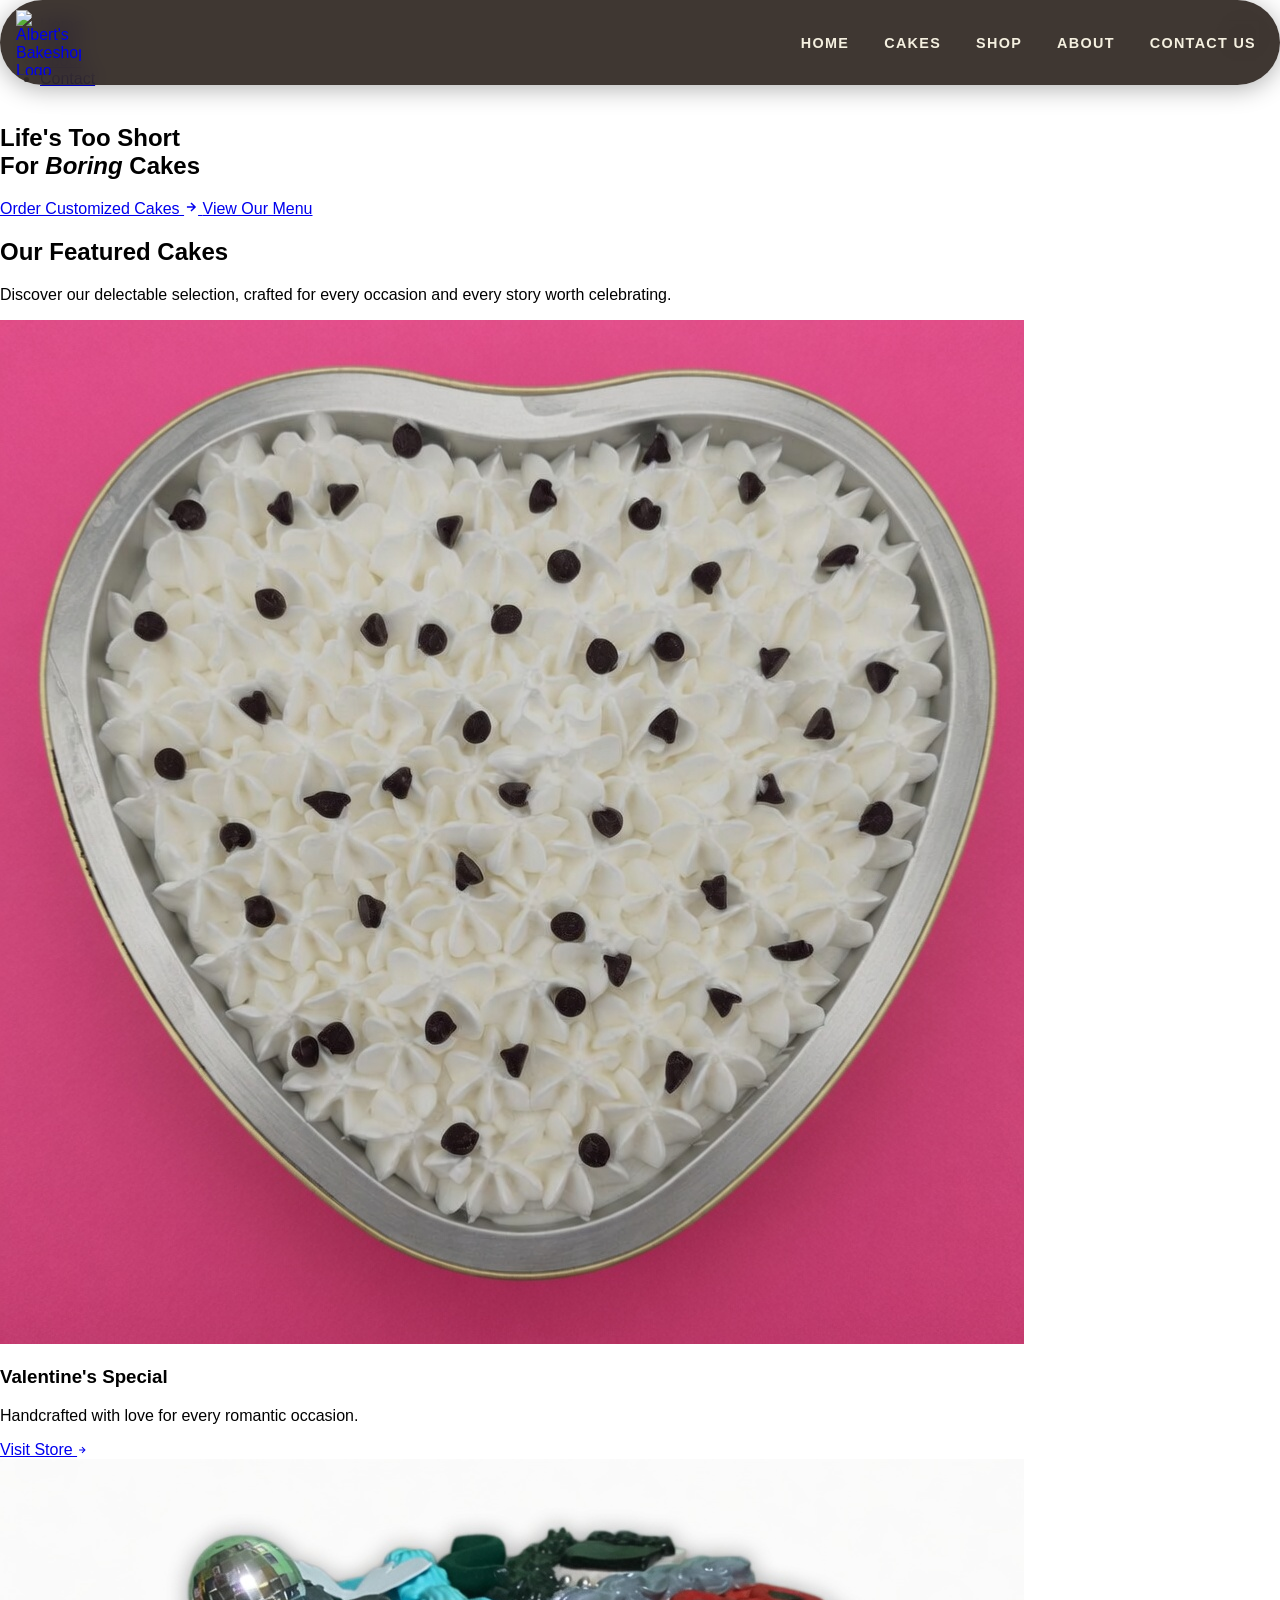
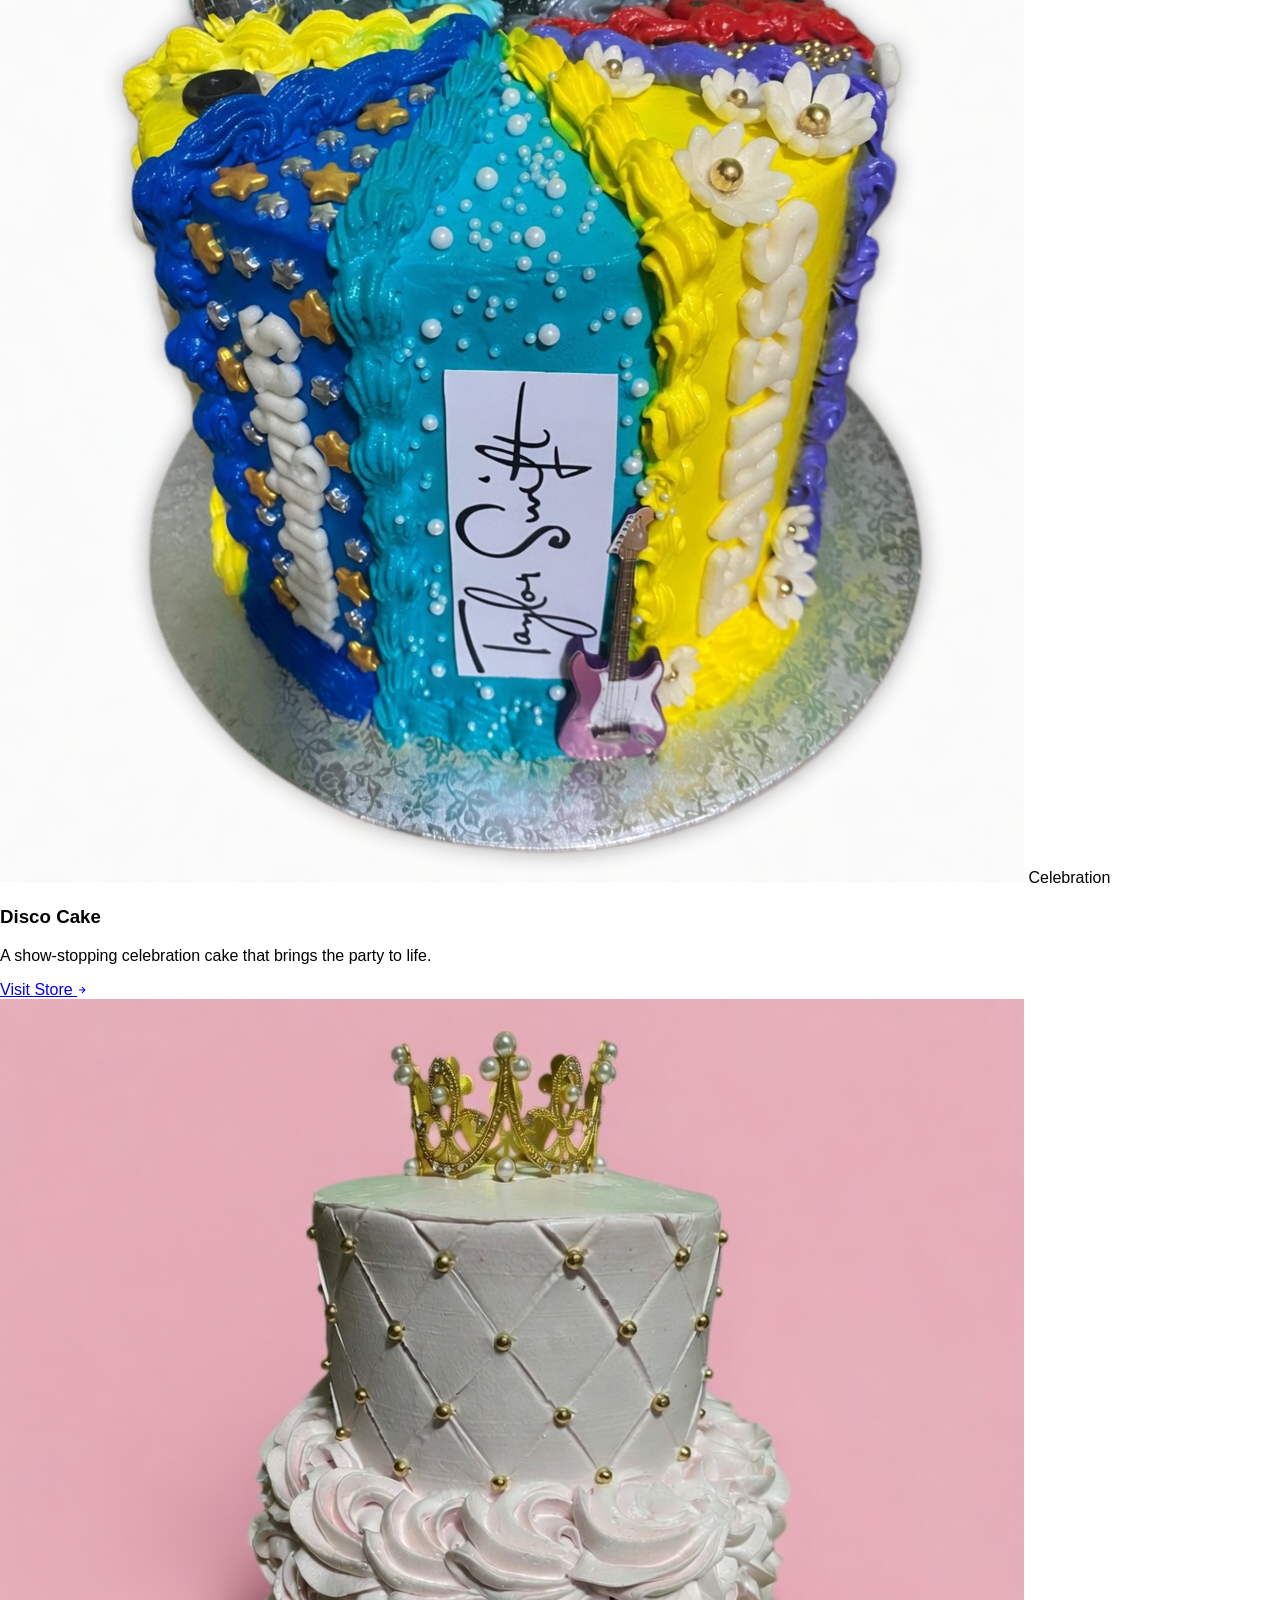
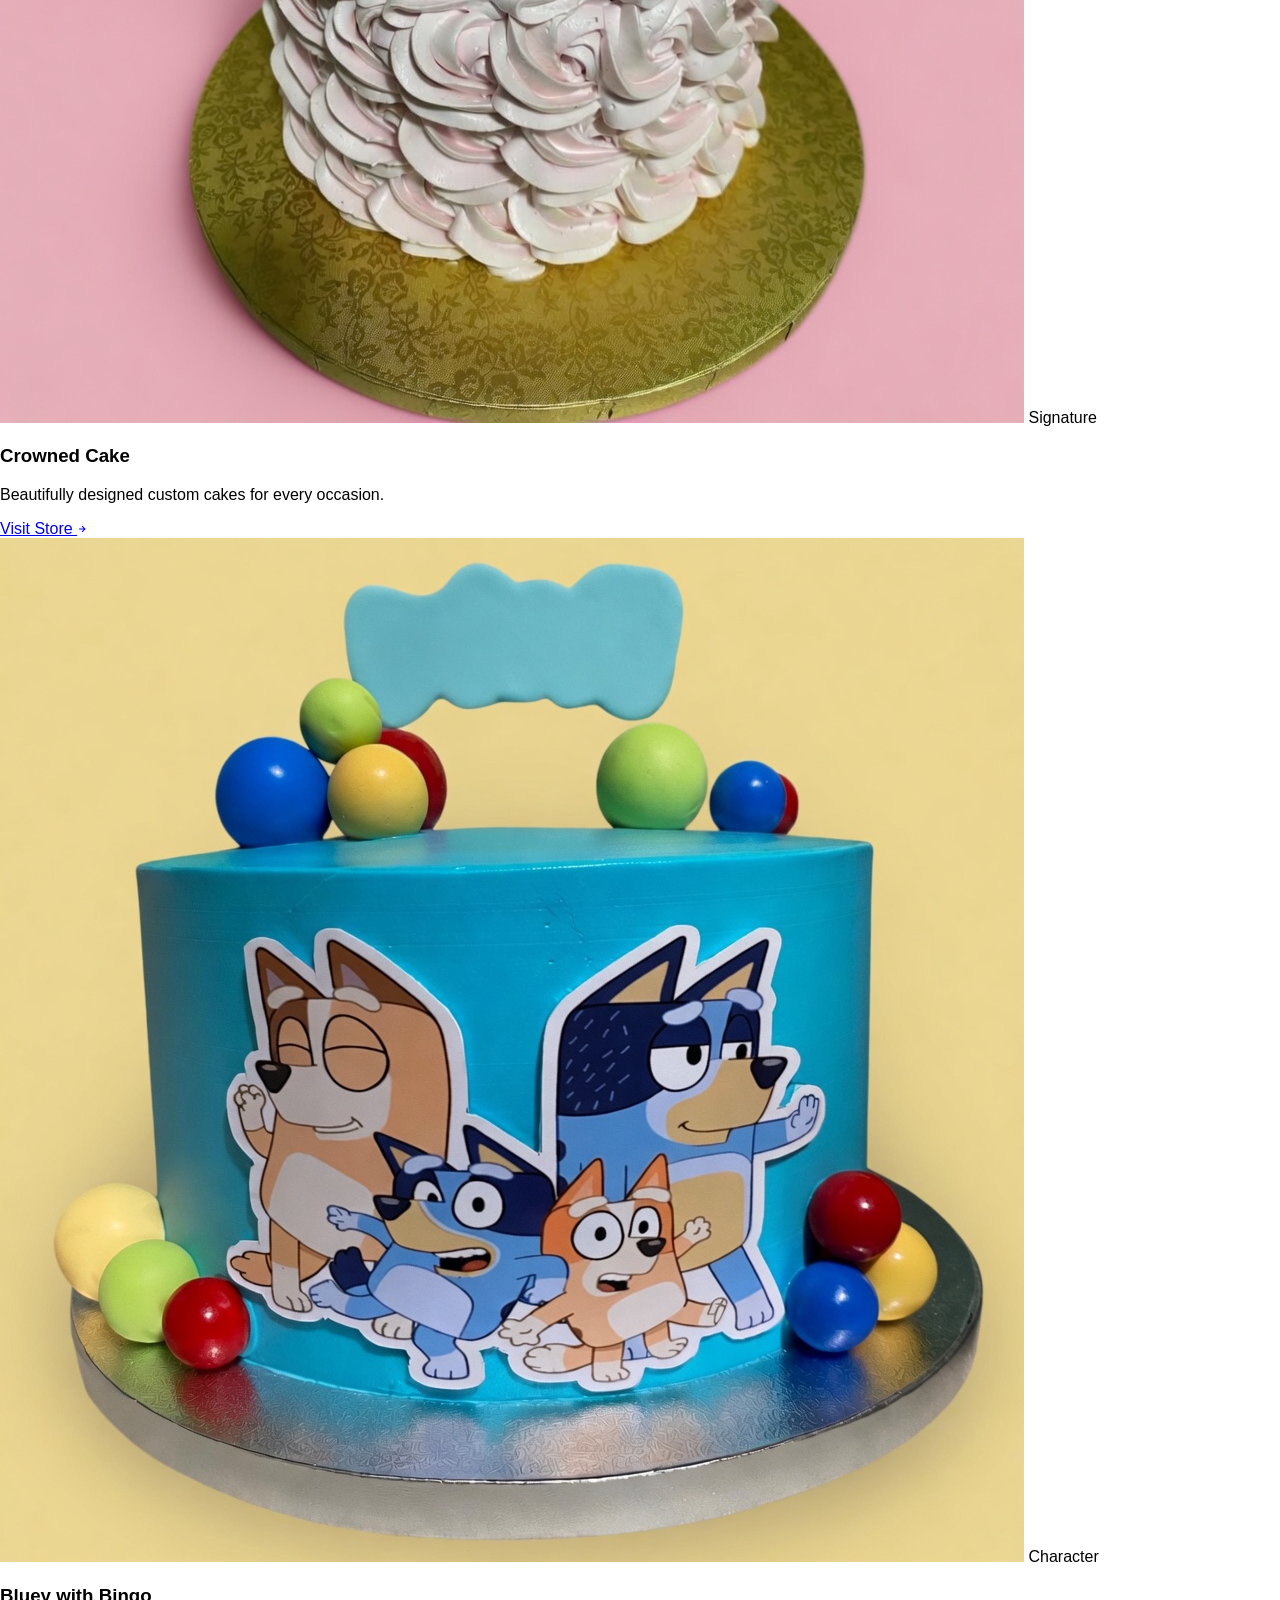
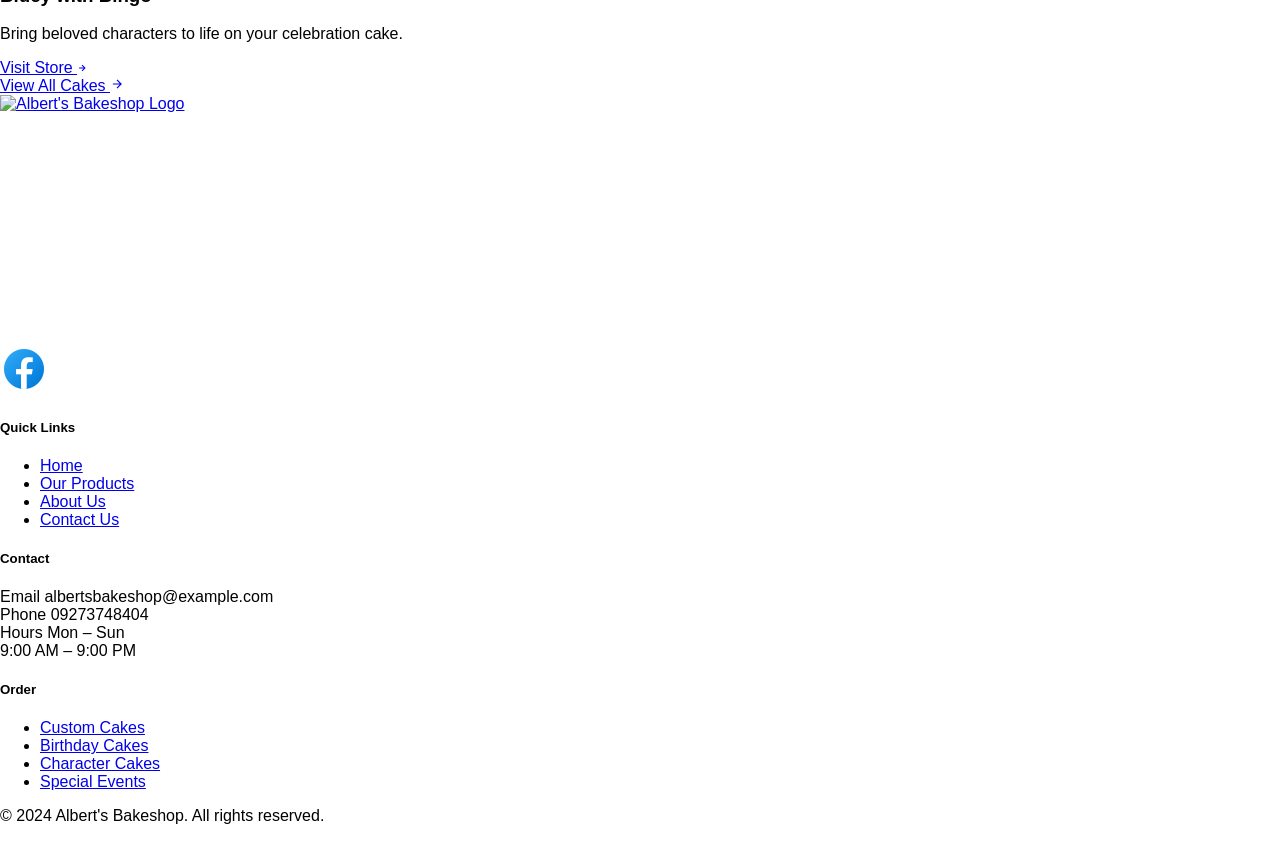
==== commit 58d716bb: "index.html" ====
--- a/index.html
+++ b/index.html
@@ -4,158 +4,240 @@
 <head>
   <meta charset="UTF-8" />
   <meta name="viewport" content="width=device-width, initial-scale=1.0" />
-
   <title>Home | Albert's Bakeshop</title>
-
   <link rel="preconnect" href="https://fonts.googleapis.com">
   <link rel="preconnect" href="https://fonts.gstatic.com" crossorigin>
-  <link href="https://fonts.googleapis.com/css2?family=Libre+Bodoni:wght@400;700&family=Inter:wght@400;500;600;700&display=swap" rel="stylesheet">
-
-  <link rel="icon" href="nav-logo.png">
+  <link
+    href="https://fonts.googleapis.com/css2?family=Playfair+Display:ital,wght@0,400;0,700;0,900;1,400;1,700&family=DM+Sans:wght@300;400;500;600&display=swap"
+    rel="stylesheet">
+  <link rel="icon" href="ab-logo.png">
   <link rel="stylesheet" href="style.css" />
 </head>
- 
-<body class="homepage">
- 
+
+<body>
+
+  <!-- NAV -->
   <header>
-
-    <nav class="nav">
-
+    <nav>
       <a href="index.html" class="navlogo">
-        <img src="nav-logo.png" alt="Albert's Bakeshop Logo" />
+        <img src="ab-logo.png" alt="Albert's Bakeshop Logo" />
       </a>
 
       <ul class="navlinks">
-        <li><a href="index.html">Home</a></li>
-        <li class="nav-dropdown">
-          <a href="index.html#menu">Menu</a>
-          <ul class="dropdown-menu">
-            <li><a href="gallery.html">All Cakes</a></li>
-          </ul>
-        </li>
-        <li><a href="about-us.html">About</a></li>
-        <li><a href="contact-us.html">Contact</a></li>
-      </ul>
-
-      <div class="nav-spacer"></div>
-
-      <div class="hamburger" onclick="toggleMenu()">☰</div>
+                <li><a href="index.html">Home</a></li>
+                <li><a href="index.html#menu">Cakes</a></li>
+                <li><a href="gallery.html">Shop</a></li>
+                <li><a href="about-us.html">About</a></li>
+                <li><a href="contact-us.html" class="nav-cta">Contact Us</a></li>
+            </ul>
+
+            <!--MENU HAMBURGER FOR MOBILE AND TABLET-->
+            <div class="hamburger" onclick="toggleDrawer()">
+                ☰
+            </div>
     </nav>
-
   </header>
- 
-  <div class="hamburgerdrawer">
-
-    <span class="drawer-close" onclick="toggleMenu()">✕</span>
-    
+
+  <!-- MOBILE DRAWER -->
+  <div class="mobile-overlay" id="overlay" onclick="toggleDrawer()"></div>
+  <div class="mobile-drawer" id="drawer">
+    <button class="drawer-close" onclick="toggleDrawer()">✕</button>
     <ul>
-      <li><a href="index.html" onclick="toggleMenu()">Home</a></li>
-      <li><a href="gallery.html" onclick="toggleMenu()">Menu</a></li>
-      <li><a href="about-us.html" onclick="toggleMenu()">About</a></li>
-      <li><a href="contact-us.html" onclick="toggleMenu()">Contact</a></li>
+      <li><a href="index.html" onclick="toggleDrawer()">Home</a></li>
+      <li><a href="gallery.html" onclick="toggleDrawer()">Shop</a></li>
+      <li><a href="about-us.html" onclick="toggleDrawer()">About</a></li>
+      <li><a href="contact-us.html" onclick="toggleDrawer()">Contact</a></li>
     </ul>
-
   </div>
 
-  <div class="overlay" onclick="toggleMenu()"></div>
- 
   <!-- HERO -->
-  <section class="herosection" id="home">
-    <div class="slide active" style="background-image: url('landingheroimage.jpg')"></div>
-    <div class="herocontent active">
-      <p class="herodesc">ORDER NOW!</p>
-      <h1 class="herotitle">Life's Too Short<br>For Boring Cakes</h1>
-      <a href="contact-us.html" class="herobtn">ORDER CUSTOMIZED CAKES</a>
-    </div>
+  <section class="hero" id="home">
+    <div class="hero-bg"></div>
+    <div class="hero-overlay"></div>
+    <div class="hero-grain"></div>
+
+    <div class="hero-content">
+      <h1 class="hero-title">
+        Life's Too Short<br>
+        For <em>Boring</em> Cakes
+      </h1>
+      <div class="hero-actions">
+        <a href="contact-us.html" class="btn-primary">
+          Order Customized Cakes
+          <svg width="14" height="14" viewBox="0 0 24 24" fill="none" stroke="currentColor" stroke-width="2.5">
+            <path d="M5 12h14M12 5l7 7-7 7" />
+          </svg>
+        </a>
+        <a href="index.html#menu" class="btn-ghost">View Our Menu</a>
+      </div>
+    </div>
+
+
   </section>
- 
+
+
   <!-- MENU -->
-  <section id="menu" class="menu fadedown">
-    <div class="menu-header">
-      <h2 class="menutitle">Explore Our Cakes</h2>
-      <p class="menudesc">Discover our delectable selection of cakes, perfect for any occasion.</p>
-    </div>
- 
-    <div class="menugrid">
-      <div class="menucontainer">
-        <img src="heart-minicake.jpg" alt="Heart Mini Cake">
-        <div class="menuiteminfo">
-          <h3 class="menuitemname">Valentine's Special</h3>
-          <p class="menuitemdesc">Handcrafted with love for every romantic occasion.</p>
-          <a href="gallery.html" class="menuitem-link">VISIT STORE →</a>
-        </div>
-      </div>
- 
-      <div class="menucontainer">
-        <img src="music-cake.png" alt="Music Cake">
-        <div class="menuiteminfo">
-          <h3 class="menuitemname">Disco Cake</h3>
-          <p class="menuitemdesc">A show-stopping celebration cake that brings the party to life.</p>
-          <a href="gallery.html" class="menuitem-link">VISIT STORE →</a>
-        </div>
-      </div>
- 
-      <div class="menucontainer">
-        <img src="crown-cake.jpg" alt="Crown Cake">
-        <div class="menuiteminfo">
-          <h3 class="menuitemname">Crowned Cake</h3>
-          <p class="menuitemdesc">Beautifully designed custom cakes for every occasion.</p>
-          <a href="gallery.html" class="menuitem-link">VISIT STORE →</a>
-        </div>
-      </div>
- 
-      <div class="menucontainer">
-        <img src="blueyandbingo.jpg" alt="Bluey with Bingo">
-        <div class="menuiteminfo">
-          <h3 class="menuitemname">Bluey with Bingo</h3>
-          <p class="menuitemdesc">Bring the beloved characters to life on your celebration cake.</p>
-          <a href="gallery.html" class="menuitem-link">VISIT STORE →</a>
-        </div>
-      </div>
-    </div>
- 
-    <a href="gallery.html" class="menu-btn">View More</a>
+  <section class="menu-section" id="menu">
+    <div class="section-header reveal">
+      <h2 class="section-title">Our Featured Cakes</h2>
+      <p class="section-sub">Discover our delectable selection, crafted for every occasion and every story worth
+        celebrating.</p>
+    </div>
+
+    <div class="menu-grid">
+      <div class="menu-card reveal" style="transition-delay: 0.05s">
+        <div class="card-img-wrap">
+          <img src="heart-minicake.jpg" alt="Valentine's Special Cake">
+        </div>
+        <div class="card-body">
+          <h3 class="card-name">Valentine's Special</h3>
+          <p class="card-desc">Handcrafted with love for every romantic occasion.</p>
+          <a href="gallery.html" class="card-link">
+            Visit Store
+            <svg width="10" height="10" viewBox="0 0 24 24" fill="none" stroke="currentColor" stroke-width="2.5">
+              <path d="M5 12h14M12 5l7 7-7 7" />
+            </svg>
+          </a>
+        </div>
+      </div>
+
+      <div class="menu-card reveal" style="transition-delay: 0.12s">
+        <div class="card-img-wrap">
+          <img src="music-cake.png" alt="Disco Cake">
+          <span class="card-badge">Celebration</span>
+        </div>
+        <div class="card-body">
+          <h3 class="card-name">Disco Cake</h3>
+          <p class="card-desc">A show-stopping celebration cake that brings the party to life.</p>
+          <a href="gallery.html" class="card-link">
+            Visit Store
+            <svg width="10" height="10" viewBox="0 0 24 24" fill="none" stroke="currentColor" stroke-width="2.5">
+              <path d="M5 12h14M12 5l7 7-7 7" />
+            </svg>
+          </a>
+        </div>
+      </div>
+
+      <div class="menu-card reveal" style="transition-delay: 0.19s">
+        <div class="card-img-wrap">
+          <img src="crown-cake.jpg" alt="Crowned Cake">
+          <span class="card-badge">Signature</span>
+        </div>
+        <div class="card-body">
+          <h3 class="card-name">Crowned Cake</h3>
+          <p class="card-desc">Beautifully designed custom cakes for every occasion.</p>
+          <a href="gallery.html" class="card-link">
+            Visit Store
+            <svg width="10" height="10" viewBox="0 0 24 24" fill="none" stroke="currentColor" stroke-width="2.5">
+              <path d="M5 12h14M12 5l7 7-7 7" />
+            </svg>
+          </a>
+        </div>
+      </div>
+
+      <div class="menu-card reveal" style="transition-delay: 0.26s">
+        <div class="card-img-wrap">
+          <img src="blueyandbingo.jpg" alt="Bluey with Bingo">
+          <span class="card-badge">Character</span>
+        </div>
+        <div class="card-body">
+          <h3 class="card-name">Bluey with Bingo</h3>
+          <p class="card-desc">Bring beloved characters to life on your celebration cake.</p>
+          <a href="gallery.html" class="card-link">
+            Visit Store
+            <svg width="10" height="10" viewBox="0 0 24 24" fill="none" stroke="currentColor" stroke-width="2.5">
+              <path d="M5 12h14M12 5l7 7-7 7" />
+            </svg>
+          </a>
+        </div>
+      </div>
+    </div>
+
+    <div class="menu-cta-wrap reveal">
+      <a href="gallery.html" class="btn-outline">
+        View All Cakes
+        <svg width="14" height="14" viewBox="0 0 24 24" fill="none" stroke="currentColor" stroke-width="2">
+          <path d="M5 12h14M12 5l7 7-7 7" />
+        </svg>
+      </a>
+    </div>
   </section>
- 
+
   <!-- FOOTER -->
-  <footer class="footer">
-    <div class="footercontainer">
-      <div class="footerprofile">
-        <div class="footerlogo">
-          <img src="logo-footer.png" alt="Albert's Bakeshop Logo" />
-        </div>
-      </div>
-      <div class="footerlinks">
-        <div class="footercol">
-          <h4>QUICK LINKS</h4>
-          <ul>
-            <li><a href="index.html">Home</a></li>
-            <li><a href="gallery.html">Our Products</a></li>
-            <li><a href="about-us.html">About Us</a></li>
-            <li><a href="contact-us.html">Contact Us</a></li>
-          </ul>
-        </div>
-        <div class="footercol">
-          <h4>INFORMATION</h4>
-          <ul>
-            <li><p>albertsbakeshop@example.com</p></li>
-            <li><p>09273748404</p></li>
-            <li><p>Mondays to Sundays<br>9:00 AM to 9:00 PM</p></li>
-          </ul>
-        </div>
-      </div>
-      <div class="footersocials">
-        <h4>OUR SOCIALS</h4>
-        <a href="https://www.facebook.com/ALBERTS.BAKESH0P" target="_blank" aria-label="Facebook">
-          <img src="facebook.png" alt="Facebook">
+  <footer>
+    <div class="footer-top">
+      <div class="footer-brand">
+
+        <a href="index.html" class="footerlogo">
+          <img src="ab-logo.png" alt="Albert's Bakeshop Logo" />
         </a>
-      </div>
-    </div>
-    <div class="footercopyright">
-      <p>© 2024 Albert's Bakeshop. All rights reserved.</p>
+
+        <div class="social-links">
+          <a href="https://www.facebook.com/ALBERTS.BAKESH0P" target="_blank" class="social-link" aria-label="Facebook">
+            <img src="facebook.png" alt="Albert's Bakeshop Logo" />
+          </a>
+        </div>
+      </div>
+
+      <div class="footer-col">
+        <h5>Quick Links</h5>
+        <ul>
+          <li><a href="index.html">Home</a></li>
+          <li><a href="gallery.html">Our Products</a></li>
+          <li><a href="about-us.html">About Us</a></li>
+          <li><a href="contact-us.html">Contact Us</a></li>
+        </ul>
+      </div>
+
+      <div class="footer-col">
+        <h5>Contact</h5>
+        <div class="footer-info-item">
+          <span class="footer-info-label">Email</span>
+          <span class="footer-info-val">albertsbakeshop@example.com</span>
+        </div>
+        <div class="footer-info-item">
+          <span class="footer-info-label">Phone</span>
+          <span class="footer-info-val">09273748404</span>
+        </div>
+        <div class="footer-info-item">
+          <span class="footer-info-label">Hours</span>
+          <span class="footer-info-val">Mon – Sun<br>9:00 AM – 9:00 PM</span>
+        </div>
+      </div>
+
+      <div class="footer-col">
+        <h5>Order</h5>
+        <ul>
+          <li><a href="contact-us.html">Custom Cakes</a></li>
+          <li><a href="gallery.html">Birthday Cakes</a></li>
+          <li><a href="gallery.html">Character Cakes</a></li>
+          <li><a href="gallery.html">Special Events</a></li>
+        </ul>
+      </div>
+    </div>
+
+    <div class="footer-bottom">
+      <p class="footer-copy">© 2024 Albert's Bakeshop. All rights reserved.</p>
     </div>
   </footer>
- 
-  <script src="script.js"></script>
+
+  <script>//REVEAL ITEMS
+    function toggleDrawer() {
+      document.getElementById('drawer').classList.toggle('open');
+      document.getElementById('overlay').classList.toggle('open');
+    }
+
+    // Scroll reveal
+    const reveals = document.querySelectorAll('.reveal');
+    const observer = new IntersectionObserver((entries) => {
+      entries.forEach(e => {
+        if (e.isIntersecting) {
+          e.target.classList.add('visible');
+          observer.unobserve(e.target);
+        }
+      });
+    }, { threshold: 0.12 });
+    reveals.forEach(el => observer.observe(el));</script>
 </body>
+
 </html>
--- a/style.css
+++ b/style.css
@@ -10,7 +10,7 @@
 }
 
 body {
-  font-family: 'Inter', sans-serif;
+  font-family: 'Libre Bodoni', sans-serif;
   background-color: #fff;
   min-height: 100vh;
   display: flex;
@@ -31,11 +31,17 @@
 }
 
 nav {
-  display: flex;
+  pointer-events: auto;
+  display: flex;
+  align-items: center;
   justify-content: space-between;
-  padding: 10px 40px;
-  background-image: linear-gradient(to right, #3E2723, #6F4E37);
-  z-index: 1000;
+  background: rgba(30, 20, 15, 0.85);
+  backdrop-filter: blur(12px);
+  border-radius: 999px;
+  padding: 10px 24px 10px 16px;
+  max-width: 1400px;
+  margin: 0 auto;
+  box-shadow: 0 4px 24px rgba(0, 0, 0, 0.3);
 }
 
 .navlogo {
@@ -66,6 +72,7 @@
   text-decoration: none;
   font-weight: 600;
   font-size: 0.9rem;
+  text-transform: uppercase;
   letter-spacing: 1.3px;
   color: #F5F0E0;
 
@@ -96,13 +103,13 @@
   position: absolute;
   top: 100%;
   left: 0;
-  background-image: linear-gradient(to right, #3E2723, #6F4E37);
+  background: rgba(30, 20, 15, 0.85);
+  backdrop-filter: blur(12px);
   list-style: none;
   padding: 8px 0;
   margin: 0;
   min-width: 160px;
-  box-shadow: 0 8px 20px rgba(0, 0, 0, 0.2);
-  border-radius: 5px;
+  border-radius: 999px;
   z-index: 9999;
   transform: translateY(-6px);
   transition: opacity 0.25s ease, transform 0.25s ease, visibility 0.25s;
@@ -119,7 +126,6 @@
   display: block;
   padding: 10px 20px;
   color: #F5F0E0;
-  font-family: 'Inter', sans-serif;
   font-weight: 500;
   font-size: 0.9rem;
   text-decoration: none;
@@ -127,7 +133,9 @@
 }
 
 .dropdown-menu li a:hover {
-  background: rgba(255, 255, 255, 0.1);
+  background: rgba(0, 0, 0, 0.15);
+  border-radius: 999px;
+
 }
 
 .hamburger {
@@ -238,8 +246,12 @@
   display: flex;
   flex-direction: column;
   align-items: flex-start;
-  padding: 0 80px;
+  padding: 0 80px 60px;
   opacity: 0;
+  top: 340px;
+  bottom: 0;
+  left: 0;
+  right: auto;
   transform: translateY(20px);
   transition: opacity 0.8s ease, transform 0.8s ease;
   pointer-events: none;
@@ -252,7 +264,6 @@
 }
 
 .herobtn {
-  font-family: 'Libre Bodoni', serif;
   margin-top: 20px;
   padding: 14px 28px;
   background-image: linear-gradient(to right, #3E2723, #6F4E37);
@@ -271,10 +282,10 @@
 }
 
 .herocontent h1 {
-  font-family: 'Libre Bodoni', serif;
-  font-size: clamp(40px, 7vw, 72px);
+  font-size: clamp(2.5rem, 7vw, 5rem);
   font-weight: 700;
-  letter-spacing: -0.5px;
+  letter-spacing: -0.02em;
+  line-height: 1.08;
 }
 
 .herotitle {
@@ -350,7 +361,6 @@
   width: 100%;
   text-align: center;
   padding: 40px 60px 0;
-  font-family: 'Libre Bodoni', serif;
   font-size: 2rem;
   color: #3E2723;
   margin: 0;
@@ -418,7 +428,6 @@
   background-image: linear-gradient(to right, #3E2723, #6F4E37);
   color: #fff;
   text-decoration: none;
-  font-family: 'Inter', sans-serif;
   font-size: 0.85rem;
   font-weight: 600;
   letter-spacing: 0.1em;
@@ -487,7 +496,6 @@
 }
 
 .abt-herotitle {
-  font-family: 'Libre Bodoni', serif;
   font-size: clamp(40px, 6vw, 72px);
   font-weight: 700;
   color: #f5e0e0;
@@ -497,7 +505,6 @@
 }
 
 .about {
-  font-family: 'Libre Bodoni', serif;
   position: relative;
   z-index: 10;
   background-color: #ffffff;
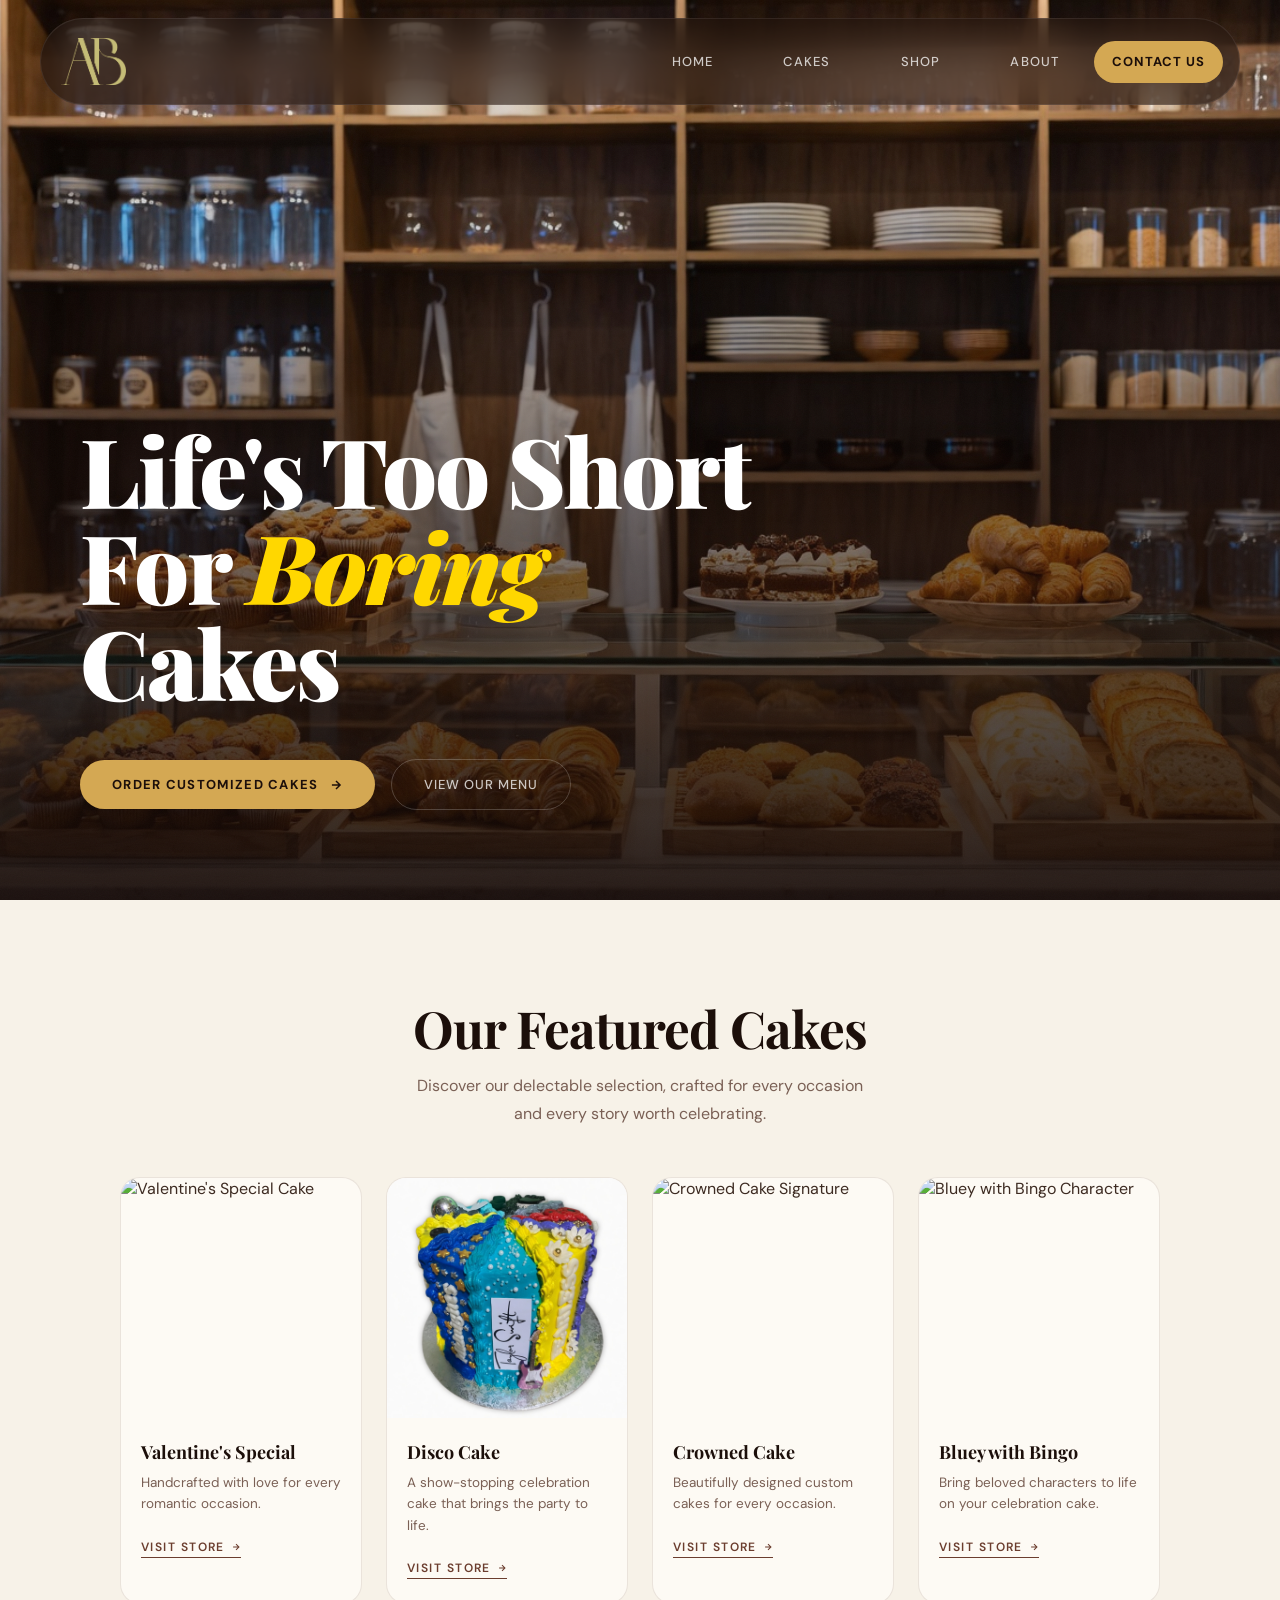
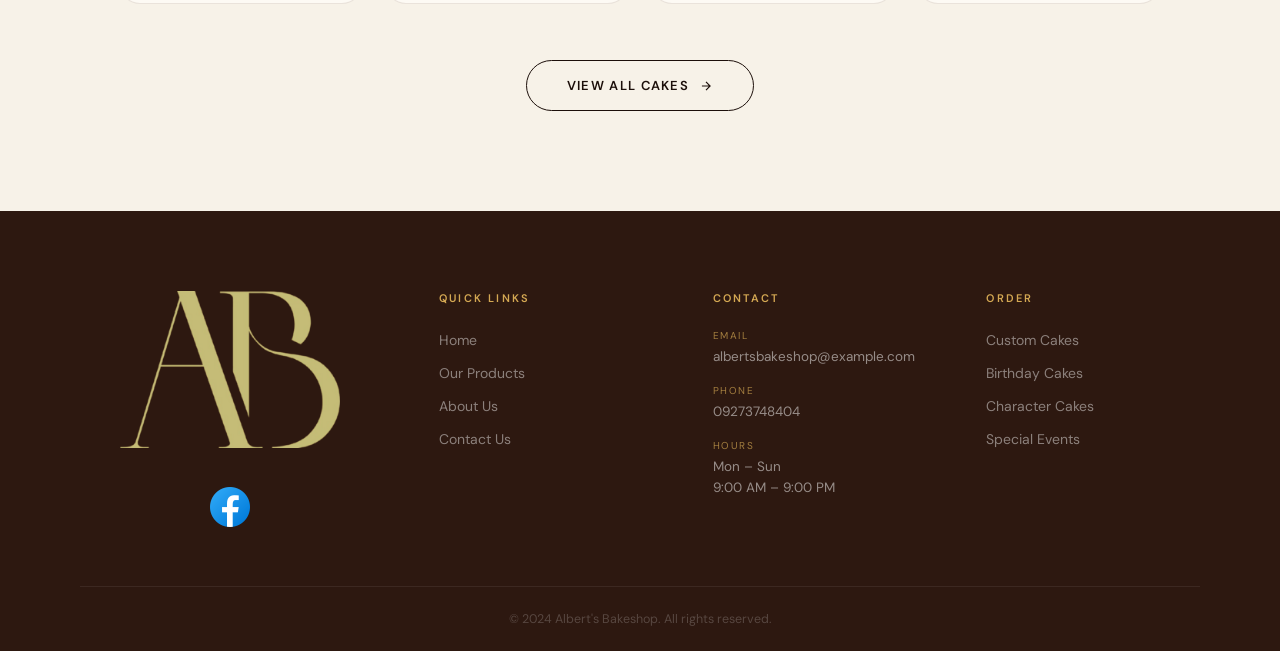
==== commit 354ed508: "index.html" ====
--- a/index.html
+++ b/index.html
@@ -44,9 +44,10 @@
     <button class="drawer-close" onclick="toggleDrawer()">✕</button>
     <ul>
       <li><a href="index.html" onclick="toggleDrawer()">Home</a></li>
+      <li><a href="index.html#menu" onclick="toggleDrawer()">Cakes</a></li>
       <li><a href="gallery.html" onclick="toggleDrawer()">Shop</a></li>
       <li><a href="about-us.html" onclick="toggleDrawer()">About</a></li>
-      <li><a href="contact-us.html" onclick="toggleDrawer()">Contact</a></li>
+      <li><a href="contact-us.html" onclick="toggleDrawer()">Contact Us</a></li>
     </ul>
   </div>
 
--- a/style.css
+++ b/style.css
@@ -1,47 +1,58 @@
-html {
-  box-sizing: border-box;
-  scroll-behavior: smooth;
+:root {
+  --cream: #F7F2E8;
+  --warm-white: #FDFAF4;
+  --espresso: #1C0F0A;
+  --brown-dark: #2D1810;
+  --brown-mid: #6B3D2E;
+  --brown-light: #A0603A;
+  --caramel: #C4844A;
+  --gold: #D4A853;
+  --text-muted: #7A6055;
+  --text-body: #3D2B22;
+  --border: rgba(100, 60, 40, 0.12);
 }
 
 *,
 *::before,
 *::after {
-  box-sizing: inherit;
-}
-
-body {
-  font-family: 'Libre Bodoni', sans-serif;
-  background-color: #fff;
-  min-height: 100vh;
-  display: flex;
-  flex-direction: column;
+  box-sizing: border-box;
   margin: 0;
   padding: 0;
 }
 
-
-/* NAVBAR */
+html {
+  scroll-behavior: smooth;
+}
+
+body {
+  font-family: 'DM Sans', sans-serif;
+  background: var(--warm-white);
+  color: var(--text-body);
+  overflow-x: hidden;
+}
+
+/* ─── NAV ─── */
 header {
   position: fixed;
   top: 0;
   left: 0;
   right: 0;
   z-index: 1000;
-  transition: transform 0.3s ease;
+  padding: 18px 40px;
 }
 
 nav {
-  pointer-events: auto;
   display: flex;
   align-items: center;
   justify-content: space-between;
-  background: rgba(30, 20, 15, 0.85);
-  backdrop-filter: blur(12px);
-  border-radius: 999px;
-  padding: 10px 24px 10px 16px;
-  max-width: 1400px;
+  background: rgba(28, 15, 10, 0.55);
+  backdrop-filter: blur(20px);
+  -webkit-backdrop-filter: blur(20px);
+  border: 1px solid rgba(255, 255, 255, 0.08);
+  border-radius: 100px;
+  padding: 10px 16px 10px 20px;
+  max-width: 1280px;
   margin: 0 auto;
-  box-shadow: 0 4px 24px rgba(0, 0, 0, 0.3);
 }
 
 .navlogo {
@@ -62,1262 +73,755 @@
 .navlinks {
   list-style: none;
   display: flex;
-  gap: 35px;
-  margin: 0;
-  padding: 0;
+  gap: 4px;
   align-items: center;
 }
 
 .navlinks li a {
-  text-decoration: none;
-  font-weight: 600;
-  font-size: 0.9rem;
+  display: flex;
+  align-items: center;
+  justify-content: center;
+  min-width: 110px;
+  height: 42px;
+
+  text-decoration: none;
+  font-size: 13px;
+  font-weight: 500;
+  letter-spacing: 0.08em;
   text-transform: uppercase;
-  letter-spacing: 1.3px;
-  color: #F5F0E0;
-
-  background-image: linear-gradient(currentColor, currentColor);
-  background-repeat: no-repeat;
-  background-position: right bottom;
-  background-size: 0% 0.3px;
-  transition: background-size 230ms ease, color 150ms ease;
-}
-
-.navlinks li a:hover,
-.navlinks li a:focus-visible {
-  opacity: 0.8;
-  color: #fff;
-  background-size: 100% 0.3px;
-  background-position: left bottom;
-}
-
-.nav-dropdown {
-  position: relative;
-}
-
-/* SMOOTH DROPDOWN */
-.dropdown-menu {
-  visibility: hidden;
-  opacity: 0;
-  pointer-events: none;
-  position: absolute;
-  top: 100%;
-  left: 0;
-  background: rgba(30, 20, 15, 0.85);
-  backdrop-filter: blur(12px);
-  list-style: none;
-  padding: 8px 0;
-  margin: 0;
-  min-width: 160px;
-  border-radius: 999px;
-  z-index: 9999;
-  transform: translateY(-6px);
-  transition: opacity 0.25s ease, transform 0.25s ease, visibility 0.25s;
-}
-
-.nav-dropdown:hover .dropdown-menu {
-  visibility: visible;
-  opacity: 1;
-  pointer-events: auto;
-  transform: translateY(0);
-}
-
-.dropdown-menu li a {
-  display: block;
-  padding: 10px 20px;
-  color: #F5F0E0;
-  font-weight: 500;
-  font-size: 0.9rem;
-  text-decoration: none;
-  white-space: nowrap;
-}
-
-.dropdown-menu li a:hover {
-  background: rgba(0, 0, 0, 0.15);
-  border-radius: 999px;
-
-}
+
+  color: rgba(255, 255, 255, 0.75);
+
+  padding: 0 18px;
+  border-radius: 100px;
+
+  transition: background 0.2s ease,
+    color 0.2s ease,
+    transform 0.2s ease;
+}
+
+.nav-cta {
+  background: var(--gold);
+  color: var(--espresso) !important;
+  font-weight: 700 !important;
+}
+
+.nav-cta:hover {
+  background: #e8bc63;
+  transform: translateY(-1px);
+}
+
+/* HAMBURGER */
 
 .hamburger {
   display: none;
-}
+  font-size: 2rem;
+  color: white;
+  cursor: pointer;
+}
+
+/* =========================
+   MOBILE DRAWER
+========================= */
 
 .hamburgerdrawer {
   position: fixed;
   top: 0;
-  left: -60%;
-  width: 50%;
-  height: 100%;
-  background-image: linear-gradient(to right, #3E2723, #6F4E37);
-  z-index: 3000;
-  padding: 80px 30px 30px;
-  transition: left 0.7s ease;
-  display: flex;
-  flex-direction: column;
+  left: -100%;
+  height: 100vh;
+  background: #1c0f0a;
+  z-index: 2000;
+  padding: 100px 30px 40px;
+  transition: .4s ease;
 }
 
 .hamburgerdrawer.open {
   left: 0;
+  width: 50%;
+}
+
+.drawer-close {
+  position: absolute;
+  top: 24px;
+  right: 24px;
+  color: white;
+  font-size: 1.8rem;
+  cursor: pointer;
 }
 
 .hamburgerdrawer ul {
   list-style: none;
-  padding: 0;
-  margin: 0;
+}
+
+.hamburgerdrawer ul li {
+  margin-bottom: 18px;
+}
+
+.hamburgerdrawer ul li a {
+  color: rgba(255, 255, 255, 0.75);
+  text-decoration: none;
+  font-size: 1rem;
+  text-transform: uppercase;
+  letter-spacing: .08em;
+}
+
+.overlay {
+  position: fixed;
+  inset: 0;
+  background: rgba(0, 0, 0, 0.55);
+  opacity: 0;
+  visibility: hidden;
+  transition: .3s ease;
+  z-index: 1500;
+}
+
+.overlay.open {
+  opacity: 1;
+  visibility: visible;
+}
+
+/* ─── HERO ─── */
+.hero {
+  position: relative;
+  width: 100%;
+  height: 100vh;
+  min-height: 720px;
+  overflow: hidden;
+  display: flex;
+  align-items: flex-end;
+}
+
+.hero-bg {
+  position: absolute;
+  inset: 0;
+  background: url('landingheroimage.jpg') center/cover no-repeat;
+  transform-origin: center;
+}
+
+@keyframes slowZoom {
+  from {
+    transform: scale(1);
+  }
+
+  to {
+    transform: scale(1.06);
+  }
+}
+
+.hero-overlay {
+  position: absolute;
+  inset: 0;
+  background: linear-gradient(to top,
+      rgba(20, 8, 4, 0.92) 0%,
+      rgba(20, 8, 4, 0.55) 40%,
+      rgba(20, 8, 4, 0.15) 70%,
+      transparent 100%);
+}
+
+.hero-grain {
+  position: absolute;
+  inset: 0;
+  opacity: 0.03;
+  background-image: url("data:image/svg+xml,%3Csvg xmlns='http://www.w3.org/2000/svg' width='300' height='300'%3E%3Cfilter id='n'%3E%3CfeTurbulence type='fractalNoise' baseFrequency='0.85' numOctaves='4' stitchTiles='stitch'/%3E%3C/filter%3E%3Crect width='300' height='300' filter='url(%23n)'/%3E%3C/svg%3E");
+  pointer-events: none;
+}
+
+.hero-content {
+  position: relative;
+  z-index: 2;
+  padding: 0 80px 90px;
+  max-width: 900px;
+  animation: heroIn 1.2s cubic-bezier(0.22, 1, 0.36, 1) 0.2s both;
+}
+
+@keyframes heroIn {
+  from {
+    opacity: 0;
+    transform: translateY(40px);
+  }
+
+  to {
+    opacity: 1;
+    transform: translateY(0);
+  }
+}
+
+@keyframes pulse {
+
+  0%,
+  100% {
+    opacity: 1;
+    transform: scale(1);
+  }
+
+  50% {
+    opacity: 0.5;
+    transform: scale(0.8);
+  }
+}
+
+.hero-title {
+  font-family: 'Playfair Display', serif;
+  font-size: clamp(3rem, 7.5vw, 6.5rem);
+  font-weight: 900;
+  color: #fff;
+  line-height: 1.0;
+  letter-spacing: -0.02em;
+  margin-bottom: 50px;
+}
+
+.hero-title em {
+  font-style: italic;
+  color: gold;
+}
+
+.hero-actions {
+  display: flex;
+  gap: 16px;
+  align-items: center;
+  flex-wrap: wrap;
+}
+
+.btn-primary {
+  display: inline-flex;
+  align-items: center;
+  gap: 10px;
+  padding: 16px 32px;
+  background: var(--gold);
+  color: var(--espresso);
+  text-decoration: none;
+  font-size: 13px;
+  font-weight: 700;
+  letter-spacing: 0.1em;
+  text-transform: uppercase;
+  border-radius: 100px;
+  transition: transform 0.25s, box-shadow 0.25s, background 0.25s;
+}
+
+.btn-primary:hover {
+  transform: translateY(-2px);
+  background: #e8bc63;
+}
+
+.btn-ghost {
+  display: inline-flex;
+  align-items: center;
+  gap: 8px;
+  padding: 16px 32px;
+  background: transparent;
+  color: rgba(255, 255, 255, 0.75);
+  text-decoration: none;
+  font-size: 13px;
+  font-weight: 500;
+  letter-spacing: 0.08em;
+  text-transform: uppercase;
+  border-radius: 100px;
+  border: 1px solid rgba(255, 255, 255, 0.2);
+  transition: border-color 0.2s, color 0.2s;
+}
+
+.btn-ghost:hover {
+  border-color: rgba(255, 255, 255, 0.5);
+  color: #fff;
+}
+
+/* ─── DIVIDER ─── */
+.section-divider {
+  display: flex;
+  align-items: center;
+  gap: 20px;
+  justify-content: center;
+  padding: 60px 0 0;
+}
+
+.divider-line {
+  flex: 1;
+  max-width: 80px;
+  height: 1px;
+  background: var(--border);
+}
+
+.divider-icon {
+  font-size: 18px;
+  color: var(--caramel);
+}
+
+/*MENU*/
+.menu-section {
+  background: var(--cream);
+  padding: 100px 120px 100px;
+}
+
+.section-header {
+  text-align: center;
+  margin-bottom: 50px;
+}
+
+.section-title {
+  font-family: 'Playfair Display', serif;
+  font-size: clamp(2.2rem, 4vw, 3.5rem);
+  font-weight: 700;
+  color: var(--espresso);
+  line-height: 1.1;
+  letter-spacing: -0.02em;
+  margin-bottom: 16px;
+}
+
+.section-sub {
+  font-size: 16px;
+  color: var(--text-muted);
+  max-width: 460px;
+  margin: 0 auto;
+  line-height: 1.7;
+}
+
+.menu-grid {
+  display: grid;
+  grid-template-columns: repeat(4, 1fr);
+  gap: 24px;
+  max-width: 1280px;
+  margin: 0 auto 56px;
+}
+
+.menu-card {
+  background: var(--warm-white);
+  border-radius: 20px;
+  overflow: hidden;
+  border: 1px solid var(--border);
+  transition: transform 0.35s cubic-bezier(0.22, 1, 0.36, 1),
+    box-shadow 0.35s cubic-bezier(0.22, 1, 0.36, 1);
+  cursor: pointer;
+}
+
+.menu-card:hover {
+  transform: translateY(-8px);
+  box-shadow: 0 24px 60px rgba(45, 24, 16, 0.12);
+}
+
+.card-img-wrap {
+  position: relative;
+  overflow: hidden;
+  aspect-ratio: 1 / 1;
+}
+
+.card-img-wrap img {
+  width: 100%;
+  height: 100%;
+  object-fit: cover;
+  transition: transform 0.6s cubic-bezier(0.22, 1, 0.36, 1);
+}
+
+.menu-card:hover .card-img-wrap img {
+  transform: scale(1.07);
+}
+
+.card-body {
+  padding: 22px 20px 24px;
+}
+
+.card-name {
+  font-family: 'Playfair Display', serif;
+  font-size: 18px;
+  font-weight: 700;
+  color: var(--espresso);
+  margin-bottom: 8px;
+}
+
+.card-desc {
+  font-size: 13.5px;
+  color: var(--text-muted);
+  line-height: 1.6;
+  margin-bottom: 20px;
+}
+
+.card-link {
+  display: inline-flex;
+  align-items: center;
+  gap: 6px;
+  font-size: 12px;
+  font-weight: 600;
+  letter-spacing: 0.12em;
+  text-transform: uppercase;
+  color: var(--brown-mid);
+  text-decoration: none;
+  border-bottom: 1px solid var(--brown-mid);
+  padding-bottom: 2px;
+  transition: color 0.2s, border-color 0.2s, gap 0.2s;
+}
+
+.card-link:hover {
+  color: var(--caramel);
+  border-color: var(--caramel);
+  gap: 10px;
+}
+
+.menu-cta-wrap {
+  text-align: center;
+}
+
+.btn-outline {
+  display: inline-flex;
+  align-items: center;
+  gap: 10px;
+  padding: 16px 40px;
+  background: transparent;
+  color: var(--espresso);
+  text-decoration: none;
+  font-size: 13px;
+  font-weight: 600;
+  letter-spacing: 0.1em;
+  text-transform: uppercase;
+  border-radius: 100px;
+  border: 1.5px solid var(--espresso);
+  transition: background 0.25s, color 0.25s;
+}
+
+.btn-outline:hover {
+  background: var(--espresso);
+  color: var(--cream);
+}
+
+/* ─── FOOTER ─── */
+footer {
+  background: var(--brown-dark);
+  padding: 80px 80px 0;
+}
+
+.footer-top {
+  display: grid;
+  grid-template-columns: 1.4fr 1fr 1fr 1fr;
+  gap: 60px;
+  padding-bottom: 60px;
+  border-bottom: 1px solid rgba(255, 255, 255, 0.07);
+}
+
+.footer-brand {
   display: flex;
   flex-direction: column;
-  gap: 25px;
-}
-
-.hamburgerdrawer ul li a {
-  display: inline-block;
-  color: #F5F0E0;
+  align-items: center;
+  gap: 40px;
+}
+
+.footerlogo {
+  display: flex;
+  align-items: center;
+  gap: 10px;
+}
+
+.footerlogo img {
+  width: 220px;
+  height: auto;
+  object-fit: contain;
+}
+
+.social-links {
+  display: flex;
+  gap: 10px;
+}
+
+.social-link {
+  width: 38px;
+  height: 38px;
+  border-radius: 50%;
+  border: 1px solid rgba(255, 255, 255, 0.12);
+  display: flex;
+  align-items: center;
+  justify-content: center;
+  color: rgba(255, 255, 255, 0.5);
   text-decoration: none;
   font-size: 16px;
-  font-weight: 500;
+  transition: border-color 0.2s, color 0.2s, background 0.2s;
+}
+
+.social-link:hover {
+  border-color: var(--gold);
+  color: var(--gold);
+  background: rgba(212, 168, 83, 0.1);
+}
+
+.footer-col h5 {
+  font-size: 11px;
+  font-weight: 600;
+  letter-spacing: 0.2em;
   text-transform: uppercase;
-  letter-spacing: 1.5px;
-  border-bottom: 1px solid rgba(255, 255, 255, 0.2);
+  color: var(--gold);
+  margin-bottom: 24px;
+}
+
+.footer-col ul {
+  list-style: none;
+  display: flex;
+  flex-direction: column;
+  gap: 12px;
+}
+
+.footer-col ul li a {
+  color: rgba(255, 255, 255, 0.45);
+  text-decoration: none;
+  font-size: 14px;
+  transition: color 0.2s;
+}
+
+.footer-col ul li a:hover {
+  color: rgba(255, 255, 255, 0.85);
+}
+
+.footer-info-item {
+  display: flex;
+  flex-direction: column;
+  gap: 4px;
+  margin-bottom: 16px;
+}
+
+.footer-info-label {
+  font-size: 10px;
+  letter-spacing: 0.15em;
+  text-transform: uppercase;
+  color: var(--gold);
+  opacity: 0.7;
+}
+
+.footer-info-val {
+  font-size: 13.5px;
+  color: rgba(255, 255, 255, 0.5);
+  line-height: 1.6;
+}
+
+.footer-bottom {
+  display: flex;
+  align-items: center;
+  justify-content: center;
+  padding: 24px 0;
+}
+
+.footer-copy {
+  font-size: 12.5px;
+  color: rgba(255, 255, 255, 0.2);
+}
+
+/* ─── MOBILE DRAWER ─── */
+.mobile-overlay {
+  position: fixed;
+  inset: 0;
+  background: rgba(0, 0, 0, 0.6);
+  z-index: 2999;
+  opacity: 0;
+  pointer-events: none;
+  transition: opacity 0.3s;
+}
+
+.mobile-overlay.open {
+  left: 0;
+  width: 50%;
+}
+
+.mobile-drawer {
+  position: fixed;
+  top: 0;
+  left: -100%;
+  height: 100vh;
+  background: #1c0f0a;
+  z-index: 3000;
+  padding: 100px 30px 40px;
+  transition: left 0.4s cubic-bezier(0.22, 1, 0.36, 1);
+  transition: .4s ease;
+}
+
+.mobile-drawer.open {
+  left: 0;
+  width: 50%;
 }
 
 .drawer-close {
   position: absolute;
   top: 20px;
   right: 20px;
+  background: none;
+  border: none;
   color: white;
   font-size: 22px;
   cursor: pointer;
 }
 
-.overlay {
-  position: fixed;
-  top: 0;
-  left: 0;
-  width: 100%;
-  height: 100%;
-  background: rgba(0, 0, 0, 0.6);
-  z-index: 2999;
+.mobile-drawer ul {
+  list-style: none;
+  display: flex;
+  flex-direction: column;
+  gap: 8px;
+}
+
+.mobile-drawer ul li a {
+  display: block;
+  color: rgba(255, 255, 255, 0.7);
+  text-decoration: none;
+  font-size: 15px;
+  font-weight: 500;
+  text-transform: uppercase;
+  letter-spacing: 0.1em;
+  padding: 12px 0;
+  border-bottom: 1px solid rgba(255, 255, 255, 0.07);
+  transition: color 0.2s;
+}
+
+.mobile-drawer ul li a:hover {
+  color: var(--gold);
+}
+
+/* ─── SCROLL REVEAL ─── */
+.reveal {
   opacity: 0;
-  pointer-events: none;
-  transition: opacity 0.3s ease;
-}
-
-.overlay.open {
-  opacity: 1;
-  pointer-events: auto;
-}
-
-/* END NAVBAR */
-
-
-/* HERO SECTION */
-.herosection {
-  width: 100%;
-  height: 85vh;
-  min-height: 800px;
-  position: relative;
-  overflow: hidden;
-  padding: 90px 80px;
-  display: flex;
-  align-items: center;
-  justify-content: center;
-}
-
-.heroslides {
-  position: absolute;
-  top: 0;
-  left: 0;
-  width: 100%;
-  height: 100%;
-  z-index: 1;
-}
-
-.homepage .herosection::before {
-  content: '';
-  position: absolute;
-  inset: 0;
-  background: rgba(0, 0, 0, 0.45);
-  z-index: 2;
-}
-
-.herocontent {
-  position: absolute;
-  z-index: 3;
-  display: flex;
-  flex-direction: column;
-  align-items: flex-start;
-  padding: 0 80px 60px;
-  opacity: 0;
-  top: 340px;
-  bottom: 0;
-  left: 0;
-  right: auto;
-  transform: translateY(20px);
-  transition: opacity 0.8s ease, transform 0.8s ease;
-  pointer-events: none;
-}
-
-.herocontent.active {
+  transform: translateY(30px);
+  transition: opacity 0.7s cubic-bezier(0.22, 1, 0.36, 1),
+    transform 0.7s cubic-bezier(0.22, 1, 0.36, 1);
+}
+
+.reveal.visible {
   opacity: 1;
   transform: translateY(0);
-  pointer-events: auto;
-}
-
-.herobtn {
-  margin-top: 20px;
-  padding: 14px 28px;
-  background-image: linear-gradient(to right, #3E2723, #6F4E37);
-  color: white;
-  text-decoration: none;
-  font-size: 0.8rem;
-  font-weight: 700;
-  letter-spacing: 0.15em;
-  text-transform: uppercase;
-  transition: background 0.3s ease;
-  white-space: nowrap;
-}
-
-.herobtn:hover {
-  background: rgba(255, 255, 255, 0.15);
-}
-
-.herocontent h1 {
-  font-size: clamp(2.5rem, 7vw, 5rem);
-  font-weight: 700;
-  letter-spacing: -0.02em;
-  line-height: 1.08;
-}
-
-.herotitle {
-  font-size: 4rem;
-  font-weight: 700;
-  color: white;
-  text-shadow: 0 4px 15px rgba(0, 0, 0, 0.5);
-  margin: 10px 0;
-  text-align: left;
-}
-
-.herodesc {
-  position: relative;
-  z-index: 3;
-  font-size: 12px;
-  font-weight: 700;
-  letter-spacing: 0.2em;
-  text-transform: uppercase;
-  line-height: 1.5;
-  margin-top: 0;
-  color: white;
-  text-shadow: 0 4px 15px rgba(0, 0, 0, 0.8);
-}
-
-.slide {
-  position: absolute;
-  top: 0;
-  left: 0;
-  width: 100%;
-  height: 100%;
-  background-size: cover;
-  background-position: center;
-  opacity: 0;
-  transition: opacity 1.5s ease-in-out;
-}
-
-.slide.active {
-  opacity: 1;
-}
-
-.herotitle,
-.herodesc {
-  animation: popIn 1.2s ease-out forwards;
-  opacity: 0;
-  transform: translateY(-40px);
-}
-
-@keyframes popIn {
-  to {
-    opacity: 1;
-    transform: translateY(0);
-  }
-}
-
-/* END HERO SECTION */
-
-
-/* MENU SECTION */
-#menu {
-  scroll-margin-top: 50px;
-}
-
-.menu {
-  position: relative;
-  display: flex;
-  align-items: center;
-  flex-direction: column;
-  background-color: rgb(239, 235, 211);
-  padding-bottom: 50px;
-}
-
-.menutitle {
-  width: 100%;
-  text-align: center;
-  padding: 40px 60px 0;
-  font-size: 2rem;
-  color: #3E2723;
-  margin: 0;
-}
-
-.menudesc {
-  font-size: 1.15rem;
-  text-align: center;
-  color: #444;
-  margin-bottom: 35px;
-}
-
-.menucontainer {
-  width: 100%;
-  background: #fff;
-  border-radius: 16px;
-  box-shadow: 0 2px 8px rgba(0, 0, 0, 0.08);
-  transition: transform 0.3s ease, box-shadow 0.3s ease;
-}
-
-.menucontainer img {
-  width: 100%;
-  height: 220px;
-  object-fit: cover;
-  border-radius: 16px 16px 0 0;
-}
-
-.menugrid {
-  display: grid;
-  grid-template-columns: repeat(4, 1fr);
-  gap: 16px;
-  max-width: 1200px;
-  width: 100%;
-  padding: 20px 40px;
-}
-
-.menucontainer:hover {
-  transform: translateY(-5px);
-  box-shadow: 0 12px 25px rgba(0, 0, 0, 0.15);
-}
-
-.menuiteminfo p {
-  font-size: 1rem;
-  text-align: center;
-  padding: 12px;
-  width: 100%;
-}
-
-.menuitemname {
-  font-size: 0.95rem;
-  color: #333;
-  margin-bottom: 6px;
-}
-
-.menuitemprice {
-  font-size: 1rem;
-  font-weight: 700;
-  color: #111;
-  margin-bottom: 12px;
-}
-
-.menu-btn {
-  margin-top: 50px;
-  padding: 14px 36px;
-  background-image: linear-gradient(to right, #3E2723, #6F4E37);
-  color: #fff;
-  text-decoration: none;
-  font-size: 0.85rem;
-  font-weight: 600;
-  letter-spacing: 0.1em;
-  text-transform: uppercase;
-  border-radius: 4px;
-  transition: opacity 0.2s ease;
-}
-
-.fadedown {
-  opacity: 0;
-  transform: translateY(-30px);
-  transition: opacity 0.7s ease, transform 0.7s ease;
-}
-
-.fadedown.visible {
-  opacity: 1;
-  transform: translateY(0);
-}
-
-/* END MENU SECTION */
-
-
-/* ABOUT PAGE */
-.aboutpage .herosection {
-  height: 50vh;
-  min-height: 250px;
-}
-
-.aboutpage .herosection::before {
-  content: '';
-  position: absolute;
-  inset: 0;
-  background: rgba(0, 0, 0, 0.45);
-  z-index: 1;
-}
-
-.about-hero {
-  position: absolute;
-  top: 0;
-  left: 0;
-  width: 100%;
-  height: 100%;
-  object-fit: cover;
-  object-position: center;
-  z-index: 0;
-  animation: zoomOut 0.7s ease-out forwards;
-}
-
-@keyframes zoomOut {
-  from {
-    transform: scale(1.5);
-  }
-
-  to {
-    transform: scale(1);
-  }
-}
-
-.abt-herocontent {
-  position: relative;
-  z-index: 2;
-  text-align: center;
-  width: 100%;
-  background: rgba(30, 29, 29, 0.55);
-  padding: 20px 0;
-}
-
-.abt-herotitle {
-  font-size: clamp(40px, 6vw, 72px);
-  font-weight: 700;
-  color: #f5e0e0;
-  margin: 0 0 12px;
-  text-shadow: 0 2px 10px rgba(0, 0, 0, 0.4);
-
-}
-
-.about {
-  position: relative;
-  z-index: 10;
-  background-color: #ffffff;
-  padding: 20px;
-  display: flex;
-  align-items: center;
-  justify-content: left;
-  gap: 80px;
-  margin: 40px auto;
-  max-width: 1100px;
-}
-
-.ourstory {
-  flex: 1;
-  min-width: 320px;
-}
-
-.ourstory h2 {
-  padding-bottom: 20px;
-
-  text-align: center;
-  font-size: 3.5rem;
-  color: #1e3a2f;
-  margin-bottom: 24px;
-}
-
-.ourstory p {
-  text-align: center;
-  font-size: 1.15rem;
-  line-height: 1.75;
-  color: #444;
-  margin-bottom: 35px;
-}
-
-/* END ABOUT PAGE */
-
-
-/* CONTACT PAGE */
-.contactsection {
-  width: 100%;
-  min-height: 100vh;
-  display: grid;
-  background-color: #f5f0e0;
-  grid-template-columns: 1fr 1.2fr;
-  gap: 60px;
-  padding: 140px 80px 80px;
-}
-
-.contactinfo {
-  display: flex;
-  flex-direction: column;
-  justify-content: center;
-}
-
-.contacttag {
-  font-size: 13px;
-  font-weight: 700;
-  letter-spacing: 0.18em;
-  color: #6F4E37;
-  margin-bottom: 15px;
-}
-
-.contactinfo h1 {
-  font-family: 'Libre Bodoni', serif;
-  font-size: clamp(42px, 5vw, 70px);
-  color: #2b1d18;
-  margin: 0 0 25px;
-  line-height: 1.1;
-}
-
-.contactdesc {
-  font-size: 15px;
-  line-height: 1.8;
-  color: #555;
-  max-width: 520px;
-  margin-bottom: 45px;
-}
-
-.contactdetails {
-  display: grid;
-  grid-template-columns: 1fr 1fr;
-  gap: 30px;
-}
-
-.detailbox h3 {
-  font-size: 13px;
-  letter-spacing: 0.15em;
-  color: #3E2723;
-  margin-bottom: 10px;
-}
-
-.detailbox p {
-  font-size: 14px;
-  line-height: 1.8;
-  color: #555;
-  margin: 0;
-}
-
-.map-container {
-  border-radius: 14px;
-  overflow: hidden;
-  border: 2px solid #fde8ee;
-  height: 200px;
-}
-
-.map-container iframe {
-  width: 100%;
-  height: 100%;
-  border: none;
-  display: block;
-}
-
-.contactsocials {
-  display: flex;
-  padding-top: 20px;
-  gap: 12px;
-  align-items: center;
-}
-
-.contactsocials a {
-  display: flex;
-  width: 35px;
-  height: 35px;
-  transition: transform 0.3s cubic-bezier(0.25, 0.8, 0.25, 1);
-  cursor: pointer;
-}
-
-.contactsocials a img {
-  width: 100%;
-  height: 100%;
-  object-fit: contain;
-}
-
-.contactsocials a:hover {
-  transform: translateY(-5px);
-}
-
-.contactformwrapper {
-  background: white;
-  padding: 50px;
-  border-radius: 24px;
-  box-shadow: 0 10px 40px rgba(0, 0, 0, 0.08);
-}
-
-.contactform {
-  display: grid;
-  grid-template-columns: 1fr 1fr;
-  gap: 25px;
-}
-
-.formgroup {
-  display: flex;
-  flex-direction: column;
-}
-
-.formgroup label {
-  font-size: 14px;
-  font-weight: 600;
-  color: #2b1d18;
-  margin-bottom: 10px;
-}
-
-.formgroup input,
-.formgroup select,
-.formgroup textarea {
-  width: 100%;
-  padding: 16px;
-  border: 1px solid #ddd;
-  border-radius: 10px;
-  font-family: 'Inter', sans-serif;
-  font-size: 14px;
-  transition: border 0.3s ease, box-shadow 0.3s ease;
-  background: #fff;
-}
-
-.formgroup input:focus,
-.formgroup select:focus,
-.formgroup textarea:focus {
-  outline: none;
-  border-color: #6F4E37;
-  box-shadow: 0 0 0 4px rgba(111, 78, 55, 0.1);
-}
-
-.formgroup textarea {
-  height: 160px;
-  resize: none;
-}
-
-.fullwidth {
-  grid-column: span 2;
-}
-
-.input-wrapper {
-  position: relative;
-  display: flex;
-  align-items: center;
-}
-
-.input-icon {
-  position: absolute;
-  left: 14px;
-  width: 17px;
-  height: 17px;
-  color: #000;
-  opacity: 0.2;
-  pointer-events: none;
-  flex-shrink: 0;
-}
-
-.input-wrapper input,
-.input-wrapper select {
-  padding-left: 42px;
-  width: 100%;
-}
-
-.input-wrapper textarea {
-  padding: 13px 16px;
-  width: 100%;
-}
-
-input[type="date"],
-input[type="time"] {
-  padding: 16px 16px 16px 42px;
-  width: 100%;
-  border: 1px solid #ddd;
-  border-radius: 10px;
-  font-family: 'Inter', sans-serif;
-  font-size: 14px;
-  transition: border 0.3s ease, box-shadow 0.3s ease;
-  background: #fff;
-  color: #333;
-}
-
-input[type="date"]:focus,
-input[type="time"]:focus {
-  outline: none;
-  border-color: #6F4E37;
-  box-shadow: 0 0 0 4px rgba(111, 78, 55, 0.1);
-}
-
-.submitbtn {
-  width: 180px;
-  padding: 16px;
-  border: none;
-  background-image: linear-gradient(to right, #3E2723, #6F4E37);
-  color: white;
-  font-family: 'Inter', sans-serif;
-  font-weight: 700;
-  font-size: 14px;
-  letter-spacing: 0.08em;
-  text-transform: uppercase;
-  border-radius: 10px;
-  cursor: pointer;
-  transition: transform 0.3s ease, opacity 0.3s ease;
-}
-
-.submitbtn:hover {
-  transform: translateY(-3px);
-  opacity: 0.9;
-}
-
-/* END CONTACT PAGE */
-
-
-/* MODAL */
-.modal-backdrop {
-  position: fixed;
-  inset: 0;
-  background: rgba(0, 0, 0, 0.4);
-  display: flex;
-  align-items: center;
-  justify-content: center;
-  z-index: 9999;
-  opacity: 0;
-  pointer-events: none;
-  transition: opacity 0.3s;
-}
-
-.modal-backdrop.open {
-  opacity: 1;
-  pointer-events: auto;
-}
-
-.modal {
-  background: #fff;
-  border-radius: 24px;
-  padding: 50px 40px 40px;
-  text-align: center;
-  max-width: 380px;
-  width: 90%;
-  box-shadow: 0 20px 60px rgba(0, 0, 0, 0.15);
-  position: relative;
-  overflow: hidden;
-  transform: translateY(20px);
-  transition: transform 0.3s;
-}
-
-.modal-backdrop.open .modal {
-  transform: translateY(0);
-}
-
-.modal-close {
-  position: absolute;
-  top: 16px;
-  right: 16px;
-  background: none;
-  border: none;
-  font-size: 18px;
-  color: #aaa;
-  cursor: pointer;
-  line-height: 1;
-}
-
-.modal-close:hover {
-  color: #555;
-}
-
-.modal-icons-bg {
-  position: absolute;
-  top: 0;
-  left: 0;
-  right: 0;
-  height: 180px;
-  background: #f5f0e0;
-  border-radius: 24px 24px 60% 60% / 24px 24px 40px 40px;
-  overflow: hidden;
-}
-
-.float-icon {
-  position: absolute;
-  color: #c9b99a;
-  opacity: 0.5;
-}
-
-.float-icon.i1 {
-  width: 36px;
-  top: 20px;
-  left: 20px;
-  transform: rotate(-15deg);
-}
-
-.float-icon.i2 {
-  width: 28px;
-  top: 10px;
-  left: 80px;
-  transform: rotate(10deg);
-}
-
-.float-icon.i3 {
-  width: 24px;
-  top: 30px;
-  right: 60px;
-  transform: rotate(-10deg);
-}
-
-.float-icon.i4 {
-  width: 32px;
-  bottom: 20px;
-  left: 30px;
-  transform: rotate(8deg);
-}
-
-.float-icon.i5 {
-  width: 26px;
-  top: 15px;
-  right: 20px;
-  transform: rotate(15deg);
-}
-
-.modal-envelope {
-  position: relative;
-  z-index: 2;
-  width: 80px;
-  height: 80px;
-  background: #fff;
-  border-radius: 50%;
-  display: flex;
-  align-items: center;
-  justify-content: center;
-  margin: 60px auto 24px;
-  box-shadow: 0 4px 20px rgba(0, 0, 0, 0.1);
-}
-
-.modal-envelope svg {
-  width: 38px;
-  height: 38px;
-  color: #6F4E37;
-}
-
-.modal h3 {
-  font-family: 'Libre Bodoni', serif;
-  font-size: 22px;
-  color: #2b1d18;
-  margin-bottom: 10px;
-  position: relative;
-  z-index: 2;
-}
-
-.modal p {
-  font-size: 13px;
-  color: #888;
-  line-height: 1.7;
-  margin-bottom: 25px;
-  position: relative;
-  z-index: 2;
-}
-
-.modal-btn {
-  padding: 13px 50px;
-  background: linear-gradient(to right, #3E2723, #6F4E37);
-  color: #fff;
-  border: none;
-  border-radius: 30px;
-  font-family: 'Inter', sans-serif;
-  font-weight: 700;
-  font-size: 13px;
-  cursor: pointer;
-  transition: opacity 0.2s;
-  position: relative;
-  z-index: 2;
-}
-
-.modal-btn:hover {
-  opacity: 0.9;
-}
-
-/* END MODAL */
-
-
-/* FOOTER */
-.footer {
-  background-image: linear-gradient(to right, #3E2723 2%, #5C4033 20%, #3E2723 50%, #6F4E37 100%);
-  padding: 50px 20px;
-  color: white;
-}
-
-.footercontainer {
-  max-width: 1200px;
-  display: flex;
-  gap: 60px;
-}
-
-.footerprofile {
-  flex: 1;
-  min-width: 220px;
-}
-
-.footerlogo {
-  display: flex;
-  align-items: center;
-  gap: 10px;
-}
-
-.footerlogo img {
-  width: 250px;
-  height: 250px;
-}
-
-.footerlinks {
-  flex: 2;
-  display: grid;
-  grid-template-columns: 1fr 1fr;
-  gap: 40px;
-}
-
-.footercol h4,
-.footersocials h4 {
-  font-size: 1.2rem;
-  letter-spacing: 0.15em;
-  text-transform: uppercase;
-  color: #f5f0e0;
-  margin-bottom: 20px;
-}
-
-.footercol ul {
-  list-style: none;
-  padding: 0;
-  margin: 0;
-  display: flex;
-  flex-direction: column;
-  gap: 12px;
-}
-
-.footercol ul li a {
-  color: #ccc;
-  text-decoration: none;
-  font-size: 0.95rem;
-  background-image: linear-gradient(currentColor, currentColor);
-  background-repeat: no-repeat;
-  background-position: right bottom;
-  background-size: 0% 1px;
-  transition: background-size 400ms ease, color 250ms ease;
-}
-
-.footercol ul li a:hover {
-  background-size: 100% 1px;
-  background-position: left bottom;
-}
-
-.footercol p {
-  color: #ccc;
-  margin: 0;
-  font-size: 0.95rem;
-}
-
-.footersocials {
-  display: flex;
-  gap: 12px;
-  flex-direction: column;
-  align-items: center;
-}
-
-.footersocials h4 {
-  margin-bottom: 12px;
-}
-
-.footersocials a {
-  display: flex;
-  width: 35px;
-  height: 35px;
-  transition: transform 0.3s cubic-bezier(0.25, 0.8, 0.25, 1);
-  cursor: pointer;
-}
-
-.footersocials a img {
-  width: 100%;
-  height: 100%;
-  object-fit: contain;
-}
-
-.footersocials a:hover {
-  transform: translateY(-5px);
-}
-
-.footercopyright {
-  text-align: center;
-  color: #aaa;
-  font-size: 0.8rem;
-  margin-top: 20px;
-  border-top: 1px solid rgba(255, 255, 255, 0.1);
-  padding-top: 10px;
-}
-
-/* END FOOTER */
-
-
-/* TABLET */
+}
+
+/* ─── RESPONSIVE ─── */
 @media (max-width: 1024px) {
+  header {
+    padding: 14px 20px;
+  }
+
+  .navlinks {
+    display: none;
+  }
 
   .hamburger {
     display: block;
-    position: absolute;
-    top: 25px;
-    right: 30px;
-    font-size: 30px;
-    color: white;
-    cursor: pointer;
-    z-index: 2000;
-  }
-
-  .navlinks {
-    display: none;
-  }
-
-  .herosection {
-    height: 100vh;
-    min-height: 500px;
-    padding: 60px 20px;
-  }
-
-  .herocontent {
-    padding: 0 40px;
-  }
-
-  .herotitle {
-    font-size: 2.5rem;
-  }
-
-  .menu {
-    scroll-margin-top: 70px;
-    padding: 20px 20px 40px;
-    gap: 12px;
-  }
-
-  .menugrid {
+  }
+
+  .hero {
+    align-items: center;
+  }
+
+  .hero-content {
+    padding: 0 40px 70px;
+  }
+
+  .menu-section {
+    padding: 60px 40px 80px;
+  }
+
+  .menu-grid {
     grid-template-columns: repeat(2, 1fr);
-    padding: 20px;
-    gap: 12px;
-  }
-
-  .menucontainer img {
-    height: 180px;
-  }
-
-  .menutitle {
-    font-size: 1.6rem;
-    padding: 30px 20px 0;
-  }
-
-  .menudesc {
-    font-size: 0.95rem;
-    padding: 0 20px;
-  }
-
-  .about {
-    flex-direction: column;
-    margin: 20px;
-    padding: 25px;
-    gap: 30px;
-  }
-
-  .aboutpage .herosection {
-    height: 40vh;
-    min-height: 280px;
-  }
-
-  .abt-herotitle {
-    font-size: clamp(32px, 5vw, 56px);
-  }
-
-  .ourstory {
-    min-width: unset;
-    width: 100%;
-  }
-
-  .ourstory h2 {
-    font-size: 2rem;
-  }
-
-  .ourstory p {
-    font-size: 1rem;
-  }
-
-  .contactsection {
-    grid-template-columns: 1fr;
-    padding: 120px 40px 60px;
+  }
+
+  .footer-top {
+    grid-template-columns: 1fr 1fr;
     gap: 40px;
   }
 
-  .contactinfo {
+  footer {
+    padding: 60px 40px 0;
+  }
+}
+
+@media (max-width: 768px) {
+  
+  .hamburger {
+    font-size: 1.5rem;
+  }
+
+  .navlogo img {
+        width: 58px;
+        height: 58px;
+    }
+
+  .hero-content {
+    padding: 0 24px;
+    transform: translateY(-10px);
     align-items: center;
     text-align: center;
   }
 
-  .contactdetails {
-    width: 100%;
-  }
-
-  .contactform {
+  .hero-title {
+    font-size: 4rem;
+    font-weight: 1000;
+    text-align: left;
+  }
+
+  .hero-actions {
+    justify-content: center;
+    align-items: center;
+  }
+
+  .menu-section {
+    padding: 50px 20px 60px;
+  }
+
+  .menu-grid {
+    grid-template-columns: repeat(2, 1fr);
+    gap: 14px;
+  }
+
+  .footer-top {
     grid-template-columns: 1fr;
-  }
-
-  .fullwidth {
-    grid-column: span 1;
-  }
-
-  .footer {
-    background-image: linear-gradient(to bottom, #3E2723, #6F4E37);
-    padding: 20px;
-  }
-
-  .footercontainer,
+    gap: 32px;
+  }
+
+  footer {
+    padding: 50px 24px 0;
+    text-align: center;
+  }
+
   .footerlogo {
+    justify-content: center;
+    margin-bottom: 10px;
+  }
+
+  .footerlogo img {
+    width: 150px;
+  }
+
+  .footer-top {
+    text-align: center;
+    align-items: center;
+  }
+
+  .footer-col h5 {
+    font-size: 13px;
+    letter-spacing: 0.22em;
+  }
+
+  .footer-col ul li a {
+    font-size: 16px;
+  }
+
+  .footer-info-label {
+    font-size: 11px;
+    margin-top: 10px;
+  }
+
+  .footer-info-val {
+    font-size: 15px;
+    line-height: 1.8;
+  }
+
+
+  .footer-bottom {
     flex-direction: column;
+    gap: 12px;
     text-align: center;
   }
 
-  .footerlogo img {
-    margin-top: -50px;
-  }
-
-  .footerlinks {
+  .footer-bottom-links {
+    flex-wrap: wrap;
+    justify-content: center;
+  }
+
+}
+
+@media (max-width: 480px) {
+  .menu-grid {
     grid-template-columns: 1fr;
-    gap: 20px;
-    margin-top: -90px;
-  }
-
-  .footersocials {
-    margin-top: -50px;
-  }
-}
-
-
-/* MOBILE */
-@media (max-width: 768px) {
-
-  .hamburger {
-    top: 20px;
-    right: 30px;
-  }
-
-  nav {
-    padding: 10px 20px;
-  }
-
-  .herosection {
-    height: 100vh;
-    min-height: 450px;
-    padding: 40px 16px;
-  }
-
-  .herocontent {
-    padding: 0 20px;
-    align-items: center;
-    text-align: center;
-  }
-
-  .herotitle {
-    font-size: 2rem;
-    text-align: center;
-  }
-
-  .herodesc {
-    font-size: 10px;
-    text-align: center;
-  }
-
-  .herobtn {
-    font-size: 0.7rem;
-    padding: 12px 20px;
-  }
-
-  .menu {
-    padding: 40px 0;
-    scroll-margin-top: 0;
-  }
-
-  .menugrid {
-    grid-template-columns: repeat(2, 1fr);
-    padding: 10px 16px;
-    gap: 10px;
-  }
-
-  .menutitle {
-    font-size: 1.4rem;
-  }
-
-  .menudesc {
-    font-size: 0.85rem;
-  }
-
-  .aboutpage .herosection {
-    height: 20vh;
-    min-height: 300px;
-  }
-
-  .abt-herotitle {
-    font-size: clamp(28px, 8vw, 48px);
-  }
-
-  .ourstory {
-    padding: 0 16px;
-  }
-
-  .ourstory h2 {
-    font-size: 2.1rem;
-  }
-
-  .ourstory p {
-    font-size: 0.95rem;
-    line-height: 1.7;
-  }
-
-  .contactsection {
-    padding: 100px 16px 40px;
-    gap: 30px;
-  }
-
-  .contactinfo h1 {
-    font-size: 2rem;
-  }
-
-  .contactdesc {
-    font-size: 13px;
-  }
-
-  .contactdetails {
-    grid-template-columns: 1fr;
-  }
-
-  .contactformwrapper {
-    padding: 24px 16px;
-  }
-
-  .submitbtn {
-    width: 100%;
-  }
-
-  .map-container {
-    height: 160px;
-  }
-
-  .footerlinks {
-    grid-template-columns: 1fr;
-    gap: 16px;
-  }
-
-  .footerlogo img {
-    width: 140px;
-    height: 140px;
-  }
-
-  .footercol h4,
-  .footersocials h4 {
-    font-size: 1rem;
-  }
-
-  .footercol ul li a,
-  .footercol p {
-    font-size: 0.85rem;
-  }
-
-  .footercopyright {
-    font-size: 0.75rem;
-  }
-}
+  }
+
+  .hero-actions {
+    flex-direction: column;
+    align-items: flex-start;
+  }
+}
